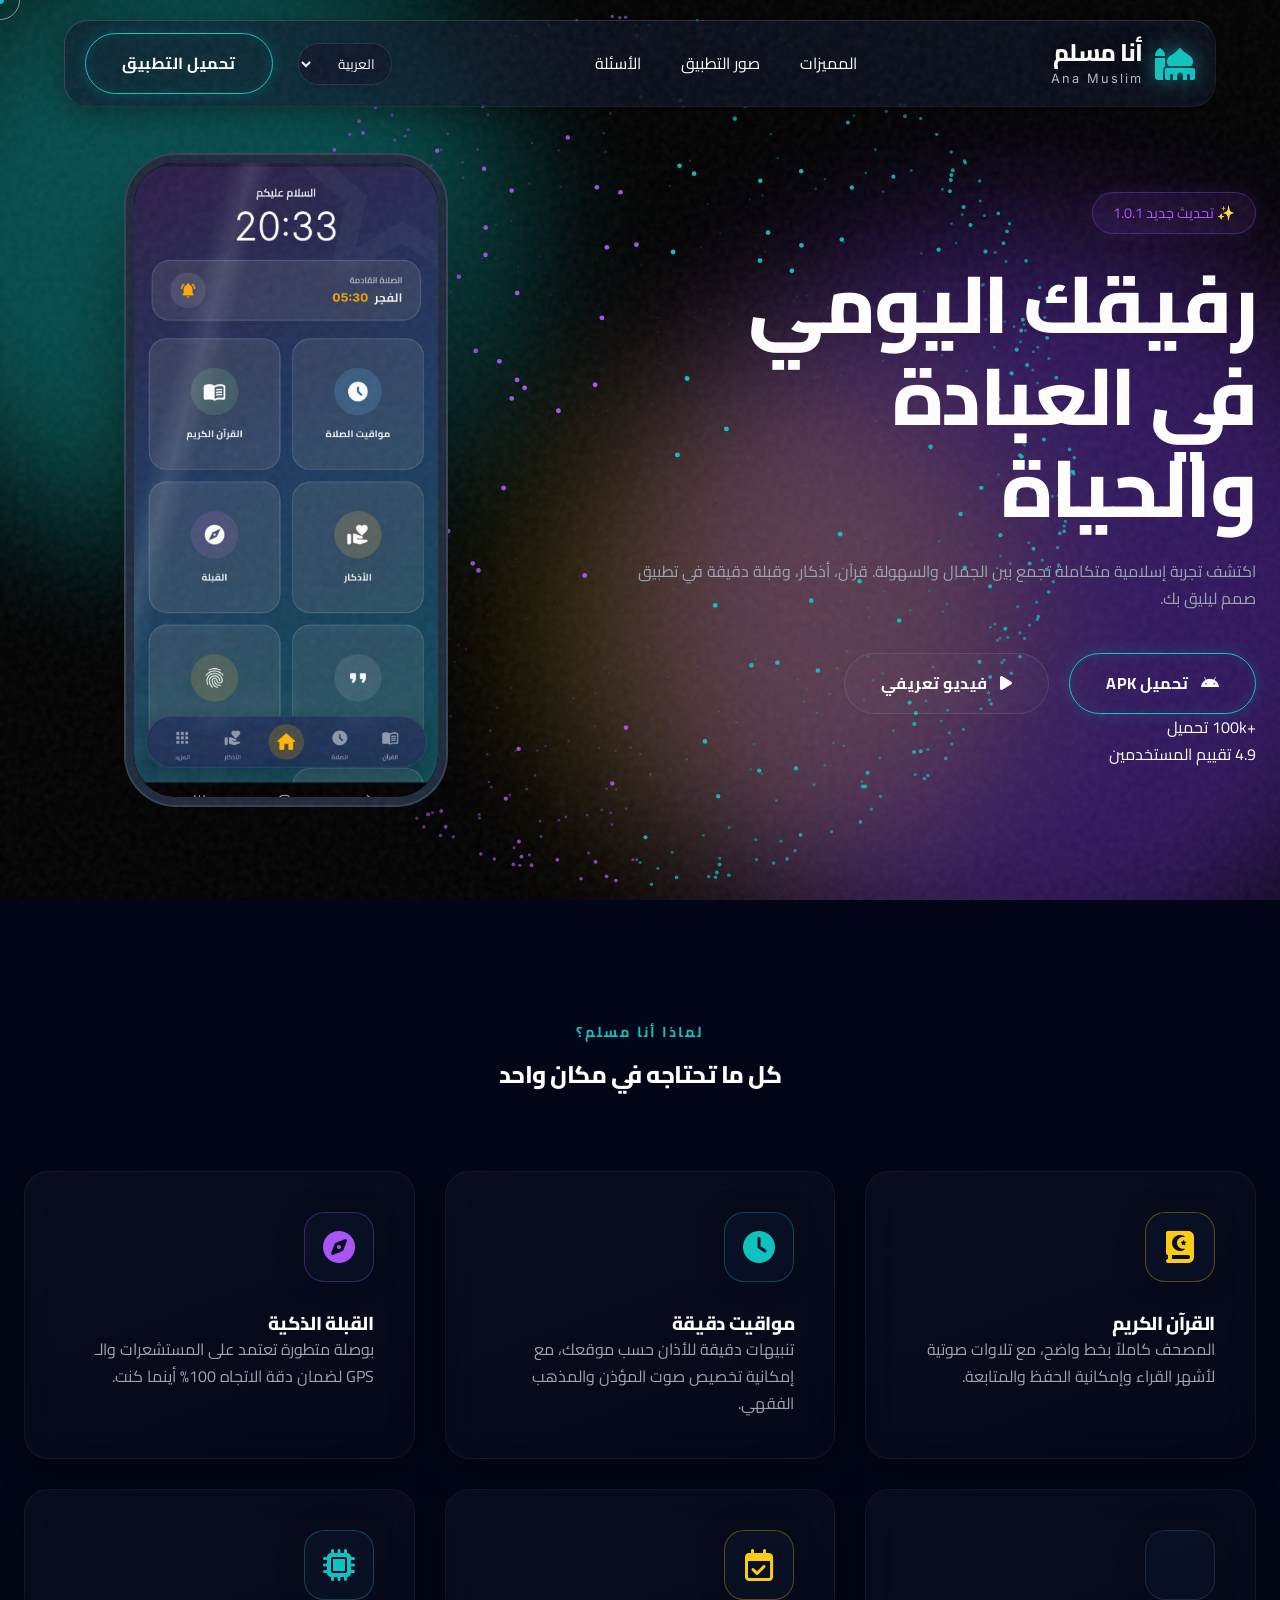
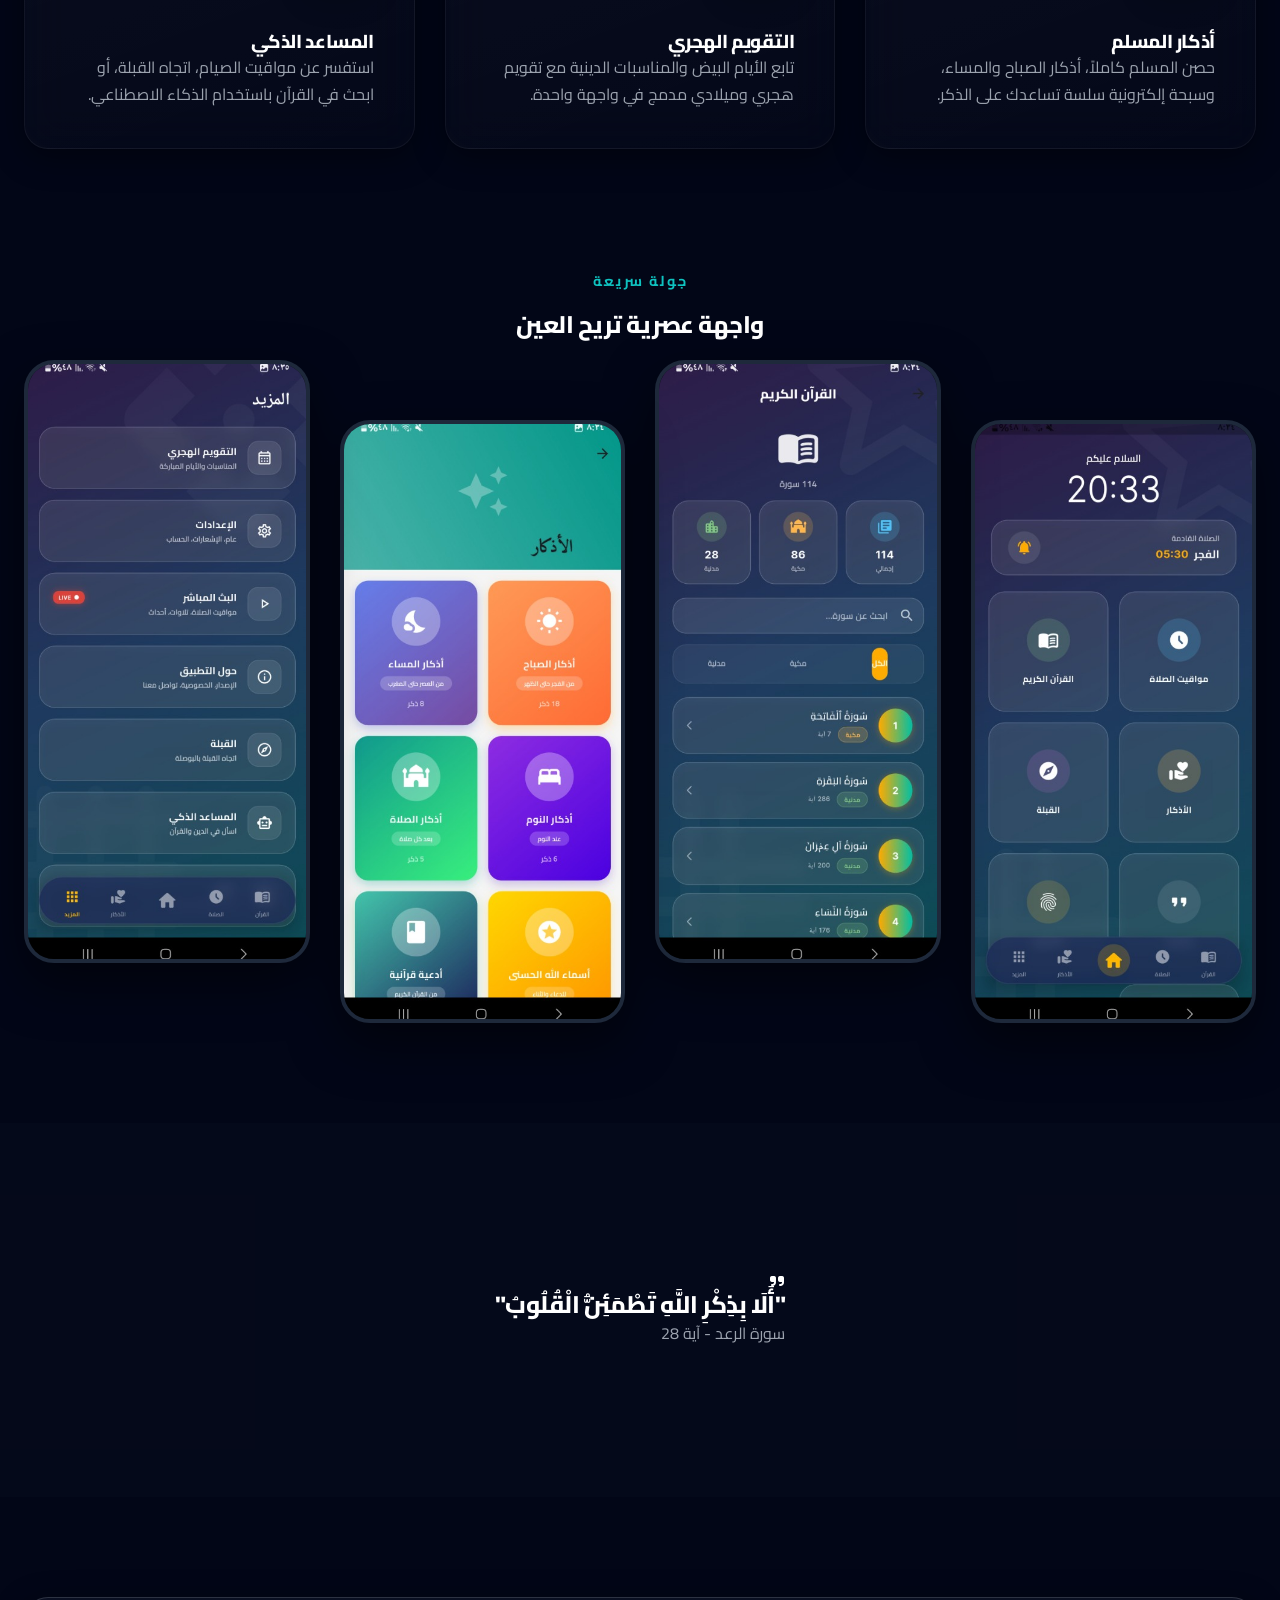
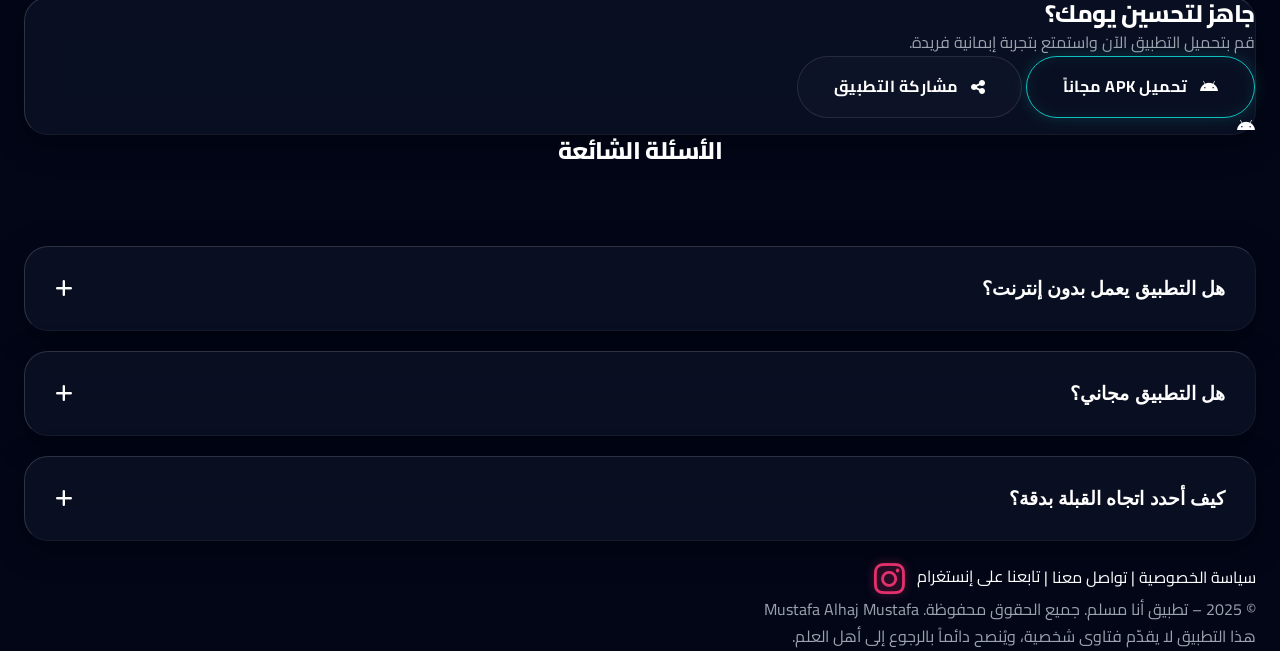
==== index.html @ 49d3ec34 "Add files via upload" ====
<html lang="ar" dir="rtl">

<head>
    <meta charset="UTF-8">
    <meta name="viewport" content="width=device-width, initial-scale=1.0">
    <meta http-equiv="X-UA-Compatible" content="ie=edge">
    <meta name="google-site-verification" content="lcUD7C61SsKioWIORIvfq9VLqn5dO6b5n-SoDGcxxmI" />


    <!-- Primary Meta Tags -->
    <title>أنا مسلم | تطبيق الأذان، القرآن، والأذكار الشامل - Ana Muslim App</title>
    <meta name="title" content="أنا مسلم | تطبيق الأذان، القرآن، والأذكار الشامل - Ana Muslim App">
    <meta name="description"
        content="تطبيق أنا مسلم (Ana Muslim) - رفيقك الشامل: قرآن كريم، مواقيت الصلاة، أذكار الصباح والمساء، اتجاه القبلة، والسبحة الإلكترونية. تصميم عصري وتجربة خالية من الإعلانات. حمّله الآن مجاناً.">
    <meta name="keywords"
        content="تطبيق أنا مسلم, Ana Muslim, القرآن الكريم, قراءة القرآن بدون نت, استماع القرآن, مواقيت الصلاة, أذكار الصباح, أذكار المساء, حصن المسلم, اتجاه القبلة, بوصلة القبلة, الأذان, التقويم الهجري, إمساكية رمضان 2025, تطبيق إسلامي, سبحة إلكترونية, أسماء الله الحسنى, Muslim App, Quran App, Prayer Times, Azkar, Qibla Finder, Salah time, Adhan">
    <meta name="robots" content="index, follow">
    <meta name="language" content="Arabic">
    <meta name="author" content="Ana Muslim Team">
    <meta name="google-site-verification" content="lcUD7C61SsKioWIORIvfq9VLqn5dO6b5n-SoDGcxxmI" />
    <link rel="canonical" href="https://anamuslim.eu/"> <!-- Change to actual domain -->

    <!-- Open Graph / Facebook -->
    <meta property="og:type" content="website">
    <meta property="og:url" content="https://anamuslim.eu/">
    <meta property="og:title" content="أنا مسلم | رفيقك اليومي في العبادة">
    <meta property="og:description"
        content="أفضل تطبيق إسلامي شامل: قرآن كريم، أذكار، ومواقيت الصلاة بدقة عالية. تجربة روحانية بتصميم عالمي.">
    <meta property="og:image" content="https://anamuslim.eu/assets/social_image.png">
    <meta property="og:site_name" content="Ana Muslim">
    <meta property="og:locale" content="ar_AR">

    <!-- Twitter -->
    <meta property="twitter:card" content="summary_large_image">
    <meta property="twitter:url" content="https://anamuslim.eu/">
    <meta property="twitter:title" content="أنا مسلم | رفيقك اليومي في العبادة">
    <meta property="twitter:description"
        content="أفضل تطبيق إسلامي شامل: قرآن كريم، أذكار، ومواقيت الصلاة بدقة عالية. تجربة روحانية بتصميم عالمي.">
    <meta property="twitter:image" content="https://anamuslim.eu/assets/social_image.png">

    <!-- Favicon -->
    <link rel="icon" type="image/jpeg" href="assets/icon.jpg">
    <link rel="apple-touch-icon" href="assets/icon.jpg">

    <!-- Fonts -->
    <link rel="preconnect" href="https://fonts.googleapis.com">
    <link rel="preconnect" href="https://fonts.gstatic.com" crossorigin>
    <link
        href="https://fonts.googleapis.com/css2?family=Cairo:wght@300;400;600;700;900&family=Inter:wght@300;400;600&display=swap"
        rel="stylesheet">

    <!-- Icons -->
    <link rel="stylesheet" href="https://cdnjs.cloudflare.com/ajax/libs/font-awesome/6.4.0/css/all.min.css">

    <!-- Styles -->
    <link rel="stylesheet" href="style.css">

    <!-- Schema.org JSON-LD -->
    <script type="application/ld+json">
    {
      "@context": "https://schema.org",
      "@graph": [
        {
          "@type": "SoftwareApplication",
          "name": "Ana Muslim",
          "alternateName": "أنا مسلم",
          "operatingSystem": "Android",
          "applicationCategory": "LifestyleApplication",
          "offers": {
            "@type": "Offer",
            "price": "0",
            "priceCurrency": "USD"
          },
          "description": "تطبيق إسلامي شامل يحتوي على القرآن الكريم، مواقيت الصلاة، القبلة، والأذكار.",
          "aggregateRating": {
            "@type": "AggregateRating",
            "ratingValue": "4.9",
            "ratingCount": "1250"
          },
          "author": {
              "@type": "Organization",
              "name": "Ana Muslim Team"
          }
        },
        {
          "@type": "FAQPage",
          "mainEntity": [
            {
              "@type": "Question",
              "name": "هل التطبيق يعمل بدون إنترنت؟",
              "acceptedAnswer": {
                "@type": "Answer",
                "text": "نعم، معظم الميزات الأساسية مثل قراءة القرآن، الأذكار، والمسبحة تعمل بكفاءة تامة دون الحاجة لاتصال بالإنترنت."
              }
            },
            {
              "@type": "Question",
              "name": "هل التطبيق مجاني؟",
              "acceptedAnswer": {
                "@type": "Answer",
                "text": "التطبيق مجاني 100% لوجه الله تعالى، ولا يحتوي على أي إعلانات مزعجة تعكر صفو العبادة."
              }
            },
            {
              "@type": "Question",
              "name": "كيف أحدد اتجاه القبلة بدقة؟",
              "acceptedAnswer": {
                "@type": "Answer",
                "text": "تأكد من تفعيل خدمة الموقع (GPS) في هاتفك، ثم قم بمعايرة البوصلة بتحريك الهاتف على شكل رقم 8 للحصول على أدق نتيجة."
              }
            }
          ]
        }
      ]
    }
    </script>
</head>

<body>

    <!-- Film Grain Texture -->
    <div class="grain-overlay"></div>

    <!-- Custom Cursor -->
    <div class="cursor-dot" data-cursor-dot></div>
    <div class="cursor-outline" data-cursor-outline></div>

    <!-- Preloader -->
    <div id="preloader">
        <div class="loader-content">
            <div class="loader-icon"><i class="fas fa-mosque"></i></div>
            <div class="loader-bar">
                <div class="progress"></div>
            </div>
            <p style="margin-top:10px; opacity:0.7; font-size:0.9rem;">جاري تحميل التجربة الكاملة...</p>
        </div>
    </div>

    <!-- Aurora Background -->
    <div class="aurora-container">
        <div class="aurora-blob blob-1"></div>
        <div class="aurora-blob blob-2"></div>
        <div class="aurora-blob blob-3"></div>
    </div>

    <!-- Interactive Canvas Background -->
    <canvas id="bg-canvas"></canvas>

    <!-- Header / Navbar -->
    <header class="header glass initial-hidden">
        <div class="container navbar">
            <div class="logo">
                <div class="logo-icon"><i class="fas fa-mosque"></i></div>
                <div class="logo-text">
                    <h1 data-i18n="app_name">أنا مسلم</h1>
                    <span data-i18n="app_subtitle">Ana Muslim</span>
                </div>
            </div>

            <!-- Desktop Nav -->
            <nav class="nav-links desktop-nav">
                <a href="#features" data-i18n="nav_features">المميزات</a>
                <a href="#screenshots" data-i18n="nav_screenshots">صور التطبيق</a>
                <a href="#faq" data-i18n="nav_faq">الأسئلة</a>
            </nav>

            <div class="nav-actions">
                <div class="lang-switch-wrapper">
                    <select id="language-selector" class="lang-select">
                        <option value="ar">العربية</option>
                        <option value="en">English</option>
                        <option value="fr">Français</option>
                    </select>
                </div>
                <a href="#download" class="btn btn-primary btn-sm glow-effect desktop-only"
                    data-i18n="nav_download">تحميل التطبيق</a>

                <!-- Mobile Menu Button -->
                <button class="mobile-menu-btn" aria-label="Toggle Menu">
                    <i class="fas fa-bars"></i>
                </button>
            </div>
        </div>

        <!-- Mobile Menu Overlay -->
        <div class="mobile-menu">
            <div class="mobile-menu-header">
                <div class="logo">
                    <div class="logo-icon"><i class="fas fa-mosque"></i></div>
                    <span class="mobile-logo-text">أنا مسلم</span>
                </div>
                <button class="close-menu-btn"><i class="fas fa-times"></i></button>
            </div>
            <nav class="mobile-nav-links">
                <a href="#features" data-i18n="nav_features">المميزات</a>
                <a href="#screenshots" data-i18n="nav_screenshots">صور التطبيق</a>
                <a href="#faq" data-i18n="nav_faq">الأسئلة</a>
                <a href="#download" class="btn btn-primary btn-sm glow-effect mobile-download-btn"
                    data-i18n="nav_download">تحميل التطبيق</a>
            </nav>
        </div>
    </header>

    <!-- Hero Section -->
    <section class="hero" id="hero">
        <div class="container hero-container">
            <div class="hero-content reveal-text">
                <span class="badge fade-in-up" data-i18n="hero_badge">✨ تحديث جديد 1.0.1</span>
                <h1 class="hero-title fade-in-up delay-100" data-i18n="hero_title">رفيقك اليومي <br> <span
                        class="gradient-text">في العبادة
                        والحياة</span></h1>
                <p class="hero-desc fade-in-up delay-200" data-i18n="hero_desc">اكتشف تجربة إسلامية متكاملة تجمع بين
                    الجمال والسهولة. قرآن،
                    أذكار، وقبلة دقيقة في تطبيق صمم ليليق بك.</p>
                <div class="hero-buttons fade-in-up delay-300">
                    <a href="https://com-alhajmustafaana-anamuslim.ar.uptodown.com/android"
                        class="btn btn-primary btn-lg glow-effect">
                        <i class="fab fa-android"></i> <span data-i18n="btn_download_apk">تحميل APK</span>
                    </a>
                    <a href="#features" class="btn btn-outline btn-lg"><i class="fas fa-play"></i> <span
                            data-i18n="btn_video">فيديو تعريفي</span></a>
                </div>

                <div class="stats fade-in-up delay-400">
                    <div class="stat-item">
                        <span class="stat-num" data-i18n="stat_downloads_num">+100k</span>
                        <span class="stat-label" data-i18n="stat_downloads_label">تحميل</span>
                    </div>
                    <div class="divider"></div>
                    <div class="stat-item">
                        <span class="stat-num" data-i18n="stat_rating_num">4.9</span>
                        <span class="stat-label" data-i18n="stat_rating_label">تقييم المستخدمين</span>
                    </div>
                </div>
            </div>
            <div class="hero-image reveal-image">
                <div class="phone-mockup glass floating-anim">
                    <div class="screen-content">
                        <img src="assets/home.jpg"
                            alt="واجهة تطبيق أنا مسلم الرئيسية تعرض مواقيت الصلاة والوقت المتبقي للصلاة القادمة"
                            width="320" height="650" style="width:100%; height:100%; object-fit:cover;"
                            fetchpriority="high">
                        <!-- Glow behind phone -->
                        <div class="phone-glow"></div>
                    </div>
                </div>
            </div>
        </div>
    </section>

    <!-- Features Section -->
    <section class="features" id="features">
        <div class="container">
            <div class="section-header reveal">
                <span class="section-subtitle" data-i18n="features_subtitle">لماذا أنا مسلم؟</span>
                <h2 data-i18n="features_title">كل ما تحتاجه في مكان واحد</h2>
                <div class="line-shape"></div>
            </div>

            <div class="features-grid">
                <!-- Feature 1 -->
                <div class="feature-card glass reveal delay-100" data-tilt>
                    <div class="card-glow"></div>
                    <div class="icon-box gradient-1"><i class="fas fa-book-quran"></i></div>
                    <h3 data-i18n="feat_quran_title">القرآن الكريم</h3>
                    <p data-i18n="feat_quran_desc">المصحف كاملاً بخط واضح، مع تلاوات صوتية لأشهر القراء وإمكانية الحفظ
                        والمتابعة.</p>
                </div>

                <!-- Feature 2 -->
                <div class="feature-card glass reveal delay-200" data-tilt>
                    <div class="card-glow"></div>
                    <div class="icon-box gradient-2"><i class="fas fa-clock"></i></div>
                    <h3 data-i18n="feat_prayer_title">مواقيت دقيقة</h3>
                    <p data-i18n="feat_prayer_desc">تنبيهات دقيقة للأذان حسب موقعك، مع إمكانية تخصيص صوت المؤذن والمذهب
                        الفقهي.</p>
                </div>

                <!-- Feature 3 -->
                <div class="feature-card glass reveal delay-300" data-tilt>
                    <div class="card-glow"></div>
                    <div class="icon-box gradient-3"><i class="fas fa-compass"></i></div>
                    <h3 data-i18n="feat_qibla_title">القبلة الذكية</h3>
                    <p data-i18n="feat_qibla_desc">بوصلة متطورة تعتمد على المستشعرات والـ GPS لضمان دقة الاتجاه 100%
                        أينما كنت.</p>
                </div>

                <!-- Feature 4 -->
                <div class="feature-card glass reveal delay-100" data-tilt>
                    <div class="card-glow"></div>
                    <div class="icon-box gradient-4"><i class="fas fa-tasbih"></i></div>
                    <h3 data-i18n="feat_azkar_title">أذكار المسلم</h3>
                    <p data-i18n="feat_azkar_desc">حصن المسلم كاملاً، أذكار الصباح والمساء، وسبحة إلكترونية سلسة تساعدك
                        على الذكر.</p>
                </div>

                <!-- Feature 5 -->
                <div class="feature-card glass reveal delay-200" data-tilt>
                    <div class="card-glow"></div>
                    <div class="icon-box gradient-1"><i class="far fa-calendar-check"></i></div>
                    <h3 data-i18n="feat_calendar_title">التقويم الهجري</h3>
                    <p data-i18n="feat_calendar_desc">تابع الأيام البيض والمناسبات الدينية مع تقويم هجري وميلادي مدمج في
                        واجهة واحدة.</p>
                </div>

                <!-- Feature 6 -->
                <div class="feature-card glass reveal delay-300" data-tilt>
                    <div class="card-glow"></div>
                    <div class="icon-box gradient-2"><i class="fas fa-microchip"></i></div>
                    <h3 data-i18n="feat_ai_title">المساعد الذكي</h3>
                    <p data-i18n="feat_ai_desc">استفسر عن مواقيت الصيام، اتجاه القبلة، أو ابحث في القرآن باستخدام الذكاء
                        الاصطناعي.</p>
                </div>
            </div>
        </div>
    </section>

    <!-- Screenshots Section -->
    <section class="screenshots" id="screenshots">
        <div class="container">
            <div class="section-header reveal">
                <span class="section-subtitle" data-i18n="screenshots_subtitle">جولة سريعة</span>
                <h2 data-i18n="screenshots_title">واجهة عصرية تريح العين</h2>
            </div>
            <div class="screenshots-grid">
                <div class="screenshot-mobile-frame reveal delay-100">
                    <img src="assets/home.jpg" alt="واجهة تطبيق أنا مسلم الرئيسية - مواقيت الصلاة والقبلة"
                        class="screenshot-img" loading="lazy">
                </div>
                <div class="screenshot-mobile-frame reveal delay-200 transform-up">
                    <img src="assets/quran.jpg" alt="قراءة القرآن الكريم في تطبيق أنا مسلم بخط واضح"
                        class="screenshot-img" loading="lazy">
                </div>
                <div class="screenshot-mobile-frame reveal delay-300">
                    <img src="assets/adhkar.jpg" alt="أذكار الصباح والمساء وحصن المسلم" class="screenshot-img"
                        loading="lazy">
                </div>
                <div class="screenshot-mobile-frame reveal delay-400 transform-up">
                    <img src="assets/settings.jpg" alt="إعدادات تطبيق أنا مسلم - الوضع الليلي وتخصيص التنبيهات"
                        class="screenshot-img" loading="lazy">
                </div>
            </div>
        </div>
    </section>

    <!-- Parallax Quote Section (New) -->
    <section class="quote-section parallax">
        <div class="overlay"></div>
        <div class="container text-center reveal">
            <i class="fas fa-quote-right quote-icon"></i>
            <h2 class="quran-verse" data-i18n="quote_verse">"أَلَا بِذِكْرِ اللَّهِ تَطْمَئِنُّ الْقُلُوبُ"</h2>
            <p class="verse-ref" data-i18n="quote_ref">سورة الرعد - آية 28</p>
        </div>
    </section>

    <!-- Download Section -->
    <section class="download" id="download">
        <div class="container">
            <div class="download-card glass reveal">
                <div class="download-content">
                    <h2 data-i18n="download_title">جاهز لتحسين يومك؟</h2>
                    <p data-i18n="download_desc">قم بتحميل التطبيق الآن واستمتع بتجربة إبمانية فريدة.</p>
                    <div class="download-buttons">
                        <a href="https://com-alhajmustafaana-anamuslim.ar.uptodown.com/android"
                            class="btn btn-primary btn-lg glow-effect">
                            <i class="fab fa-android"></i> <span data-i18n="btn_download_free">تحميل APK مجاناً</span>
                        </a>
                        <a href="#" class="btn btn-outline btn-lg">
                            <i class="fas fa-share-alt"></i> <span data-i18n="btn_share">مشاركة التطبيق</span>
                        </a>
                    </div>
                </div>
                <div class="download-visual">
                    <i class="fab fa-android big-icon floating-anim"></i>
                </div>
            </div>
        </div>
    </section>

    <!-- FAQ Section -->
    <section class="faq" id="faq">
        <div class="container">
            <div class="section-header reveal">
                <h2 data-i18n="faq_title">الأسئلة الشائعة</h2>
            </div>
            <div class="accordion">
                <!-- FAQ Item 1 -->
                <div class="accordion-item glass reveal delay-100">
                    <button class="accordion-header">
                        <span data-i18n="faq_q1">هل التطبيق يعمل بدون إنترنت؟</span>
                        <span class="icon-wrapper"><i class="fas fa-plus"></i></span>
                    </button>
                    <div class="accordion-content">
                        <div class="content-inner" data-i18n="faq_a1">
                            نعم، معظم الميزات الأساسية مثل قراءة القرآن، الأذكار، والمسبحة تعمل بكفاءة تامة دون الحاجة
                            لاتصال بالإنترنت.
                        </div>
                    </div>
                </div>
                <!-- FAQ Item 2 -->
                <div class="accordion-item glass reveal delay-200">
                    <button class="accordion-header">
                        <span data-i18n="faq_q2">هل التطبيق مجاني؟</span>
                        <span class="icon-wrapper"><i class="fas fa-plus"></i></span>
                    </button>
                    <div class="accordion-content">
                        <div class="content-inner" data-i18n="faq_a2">
                            التطبيق مجاني 100% لوجه الله تعالى، ولا يحتوي على أي إعلانات مزعجة تعكر صفو العبادة.
                        </div>
                    </div>
                </div>
                <!-- FAQ Item 3 -->
                <div class="accordion-item glass reveal delay-300">
                    <button class="accordion-header">
                        <span data-i18n="faq_q3">كيف أحدد اتجاه القبلة بدقة؟</span>
                        <span class="icon-wrapper"><i class="fas fa-plus"></i></span>
                    </button>
                    <div class="accordion-content">
                        <div class="content-inner" data-i18n="faq_a3">
                            تأكد من تفعيل خدمة الموقع (GPS) في هاتفك، ثم قم بمعايرة البوصلة بتحريك الهاتف على شكل رقم 8
                            للحصول على أدق نتيجة.
                        </div>
                    </div>
                </div>
            </div>
        </div>
    </section>

    <!-- Footer -->
    <footer>
        <div class="container footer-content">
            <div class="footer-links">
                <a href="#" data-i18n="footer_privacy">سياسة الخصوصية</a>
                <span class="separator">|</span>
                <a href="mailto:contact@anamuslim.app" data-i18n="footer_contact">تواصل معنا</a>
                <span class="separator">|</span>
                <a href="https://www.instagram.com/mustafa.alhaj.mustafa/?igsh=bmE4dzZwbzE3ZXln" target="_blank"
                    rel="noopener noreferrer">
                    <span data-i18n="footer_instagram">تابعنا على إنستغرام</span> <i class="fab fa-instagram"></i>
                </a>
            </div>
            <p class="copyright" data-i18n="footer_copyright">© 2025 – تطبيق أنا مسلم. جميع الحقوق محفوظة. Mustafa Alhaj
                Mustafa</p>
            <p class="disclaimer" data-i18n="footer_disclaimer">هذا التطبيق لا يقدّم فتاوى شخصية، ويُنصح دائماً بالرجوع
                إلى أهل العلم.</p>
        </div>
    </footer>

    <!-- Script -->
    <script src="script.js"></script>
</body>

</html>
---- style.css ----
/* CSS Variables */
:root {
    --primary-color: #0FC2C0;
    --primary-light: #4fd1cf;
    --primary-glow: rgba(15, 194, 192, 0.6);
    --secondary-color: #A855F7;
    --secondary-glow: rgba(168, 85, 247, 0.6);
    --accent-gold: #FACC15;

    --text-white: #ffffff;
    --text-muted: #9ca3af;

    --bg-dark: #020617;
    /* Slate 950 essentially */
    --glass-bg: rgba(15, 23, 42, 0.6);
    /* Darker, more premium glass */
    --glass-border: 1px solid rgba(255, 255, 255, 0.08);
    --glass-highlight: rgba(255, 255, 255, 0.15);

    --font-heading: 'Cairo', sans-serif;
    --font-body: 'Cairo', sans-serif;

    --ease-elastic: cubic-bezier(0.68, -0.6, 0.32, 1.6);
    --ease-smooth: cubic-bezier(0.25, 0.46, 0.45, 0.94);
}

/* Scrollbar Customization */
::-webkit-scrollbar {
    width: 8px;
}

::-webkit-scrollbar-track {
    background: var(--bg-dark);
}

::-webkit-scrollbar-thumb {
    background: linear-gradient(var(--bg-dark), var(--primary-color));
    border-radius: 4px;
}

::-webkit-scrollbar-thumb:hover {
    background: var(--primary-light);
}

/* Global Reset & Base */
* {
    margin: 0;
    padding: 0;
    box-sizing: border-box;
    outline: none;
}

html {
    scroll-behavior: smooth;
    font-size: 16px;
    overflow-x: hidden;
}

body {
    font-family: var(--font-body);
    background-color: var(--bg-dark);
    color: var(--text-white);
    line-height: 1.7;
    overflow-x: hidden;
    position: relative;
    min-height: 100vh;
    cursor: none;
    /* Hide default cursor */
}

/* Restoring cursor on mobile/touch devices is crucial for UX */
@media (hover: none) and (pointer: coarse) {
    body {
        cursor: auto;
    }

    .cursor-dot,
    .cursor-outline {
        display: none;
    }
}

/* --- Cinema Grade Film Grain --- */
.grain-overlay {
    position: fixed;
    top: 0;
    left: 0;
    width: 100%;
    height: 100%;
    z-index: 9998;
    pointer-events: none;
    opacity: 0.07;
    background-image: url("data:image/svg+xml,%3Csvg viewBox='0 0 200 200' xmlns='http://www.w3.org/2000/svg'%3E%3Cfilter id='noiseFilter'%3E%3CfeTurbulence type='fractalNoise' baseFrequency='0.65' numOctaves='3' stitchTiles='stitch'/%3E%3C/filter%3E%3Crect width='100%25' height='100%25' filter='url(%23noiseFilter)' opacity='1'/%3E%3C/svg%3E");
}

/* Optimize Grain for Mobile */
@media (max-width: 768px) {
    .grain-overlay {
        display: none;
        /* Significant performance boost for mobile */
    }
}

/* --- Executive Custom Cursor --- */
.cursor-dot,
.cursor-outline {
    position: fixed;
    top: 0;
    left: 0;
    transform: translate(-50%, -50%);
    border-radius: 50%;
    z-index: 9999;
    pointer-events: none;
}

.cursor-dot {
    width: 8px;
    height: 8px;
    background-color: var(--primary-color);
}

.cursor-outline {
    width: 40px;
    height: 40px;
    border: 1px solid rgba(255, 255, 255, 0.5);
    transition: width 0.2s, height 0.2s, background-color 0.2s;
}

body:hover .cursor-outline {
    opacity: 1;
}

/* Liquid Metal Text Effect */
.liquid-text {
    background-image: linear-gradient(-225deg,
            #fff 0%,
            #4fd1cf 29%,
            #facc15 67%,
            #fff 100%);
    background-size: 200% auto;
    background-clip: text;
    -webkit-background-clip: text;
    -webkit-text-fill-color: transparent;
    animation: shine 3s linear infinite;
    display: inline-block;
    font-weight: 900;
}

/* Preloader */
#preloader {
    position: fixed;
    top: 0;
    left: 0;
    width: 100%;
    height: 100%;
    background: var(--bg-dark);
    z-index: 9999;
    display: flex;
    justify-content: center;
    align-items: center;
    transition: opacity 0.5s ease, visibility 0.5s ease;
}

.loader-content {
    text-align: center;
}

.loader-icon {
    font-size: 3rem;
    color: var(--primary-color);
    margin-bottom: 20px;
    animation: pulseGlow 1.5s infinite alternate;
}

.loader-bar {
    width: 200px;
    height: 4px;
    background: rgba(255, 255, 255, 0.1);
    border-radius: 2px;
    overflow: hidden;
    position: relative;
}

.progress {
    width: 0%;
    height: 100%;
    background: var(--primary-color);
    box-shadow: 0 0 10px var(--primary-color);
    animation: loadBar 2s ease-in-out forwards;
}

@keyframes loadBar {
    0% {
        width: 0;
    }

    100% {
        width: 100%;
    }
}

@keyframes pulseGlow {
    from {
        filter: drop-shadow(0 0 5px var(--primary-color));
        transform: scale(1);
    }

    to {
        filter: drop-shadow(0 0 20px var(--primary-color));
        transform: scale(1.1);
    }
}

/* Interactive Canvas */
#bg-canvas {
    position: fixed;
    top: 0;
    left: 0;
    width: 100%;
    height: 100%;
    z-index: -1;
}

/* Typography & Utilities */
h1,
h2,
h3 {
    font-family: var(--font-heading);
    font-weight: 800;
    line-height: 1.3;
    letter-spacing: -0.02em;
}

p {
    color: var(--text-muted);
}

a {
    text-decoration: none;
    color: inherit;
    transition: all 0.3s ease;
}

.container {
    max-width: 1280px;
    margin: 0 auto;
    padding: 0 24px;
    position: relative;
}

.gradient-text {
    background: linear-gradient(135deg, var(--primary-light) 0%, #fff 50%, var(--secondary-color) 100%);
    background-clip: text;
    /* Standard property */
    -webkit-background-clip: text;
    -webkit-text-fill-color: transparent;
    display: inline-block;
    background-size: 200% auto;
    animation: shine 5s linear infinite;
}

@keyframes shine {
    to {
        background-position: 200% center;
    }
}

/* Enhanced Glassmorphism */
.glass {
    background: var(--glass-bg);
    backdrop-filter: blur(20px);
    -webkit-backdrop-filter: blur(20px);
    border: 1px solid rgba(255, 255, 255, 0.05);
    border-top: 1px solid var(--glass-highlight);
    border-left: 1px solid var(--glass-highlight);
    box-shadow: 0 8px 32px 0 rgba(0, 0, 0, 0.4);
    border-radius: 24px;
    transition: transform 0.3s var(--ease-smooth), box-shadow 0.3s var(--ease-smooth);
}

.glass:hover {
    box-shadow: 0 15px 40px -5px rgba(15, 194, 192, 0.15);
}

/* Buttons with Neon Effect */
.btn {
    display: inline-flex;
    align-items: center;
    gap: 12px;
    padding: 16px 36px;
    border-radius: 50px;
    font-weight: 700;
    cursor: pointer;
    transition: all 0.3s var(--ease-elastic);
    position: relative;
    overflow: hidden;
    z-index: 1;
    font-size: 1rem;
    letter-spacing: 0.5px;
}

.btn-primary {
    background: transparent;
    color: #fff;
    border: 1px solid var(--primary-color);
    box-shadow: 0 0 15px rgba(15, 194, 192, 0.2), inset 0 0 15px rgba(15, 194, 192, 0.1);
}

.btn-primary::before {
    content: '';
    position: absolute;
    top: 0;
    left: 0;
    width: 0%;
    height: 100%;
    background: var(--primary-color);
    transition: all 0.4s ease;
    z-index: -1;
}

.btn-primary:hover::before {
    width: 100%;
}

.btn-primary:hover {
    color: #000;
    box-shadow: 0 0 40px var(--primary-glow);
    transform: translateY(-3px);
    border-color: var(--primary-light);
}

.btn-outline {
    background: rgba(255, 255, 255, 0.02);
    border: 1px solid rgba(255, 255, 255, 0.1);
    color: var(--text-white);
}

.btn-outline:hover {
    background: rgba(255, 255, 255, 0.08);
    border-color: #fff;
    transform: translateY(-3px);
}

/* Navbar */
.header {
    position: fixed;
    top: 20px;
    left: 20px;
    right: 20px;
    z-index: 100;
    transition: all 0.4s var(--ease-smooth);
    max-width: 1300px;
    margin: 0 auto;
}

.header.scrolled {
    background: rgba(2, 6, 23, 0.85);
    /* Darker on scroll */
    top: 10px;
    backdrop-filter: blur(25px);
    -webkit-backdrop-filter: blur(25px);
    box-shadow: 0 10px 50px rgba(0, 0, 0, 0.5);
    border: 1px solid rgba(255, 255, 255, 0.05);
}

.navbar {
    display: flex;
    justify-content: space-between;
    align-items: center;
    padding: 12px 20px;
}

.logo {
    display: flex;
    gap: 12px;
    align-items: center;
}

.logo-icon {
    font-size: 2rem;
    color: var(--primary-color);
    filter: drop-shadow(0 0 10px var(--primary-glow));
}

.logo-text h1 {
    margin: 0;
    font-size: 1.5rem;
    text-shadow: 0 0 20px rgba(0, 0, 0, 0.5);
}

.logo-text span {
    font-size: 0.8rem;
    font-family: 'Inter', sans-serif;
    opacity: 0.7;
    letter-spacing: 2px;
}

/* Navbar Enhancements */
.nav-actions {
    display: flex;
    gap: 15px;
    align-items: center;
}

.mobile-menu-btn {
    display: none;
    background: transparent;
    border: none;
    color: #fff;
    font-size: 1.5rem;
    cursor: pointer;
    z-index: 102;
    padding: 5px;
}

.mobile-menu {
    position: fixed;
    top: 0;
    left: 0;
    width: 100%;
    height: 100vh;
    background: rgba(2, 6, 23, 0.98);
    backdrop-filter: blur(20px);
    z-index: 101;
    display: flex;
    flex-direction: column;
    padding: 20px;
    transform: translateY(-100%);
    transition: transform 0.4s cubic-bezier(0.16, 1, 0.3, 1);
    visibility: hidden;
}

.mobile-menu.active {
    transform: translateY(0);
    visibility: visible;
}

.mobile-menu-header {
    display: flex;
    justify-content: space-between;
    align-items: center;
    margin-bottom: 40px;
}

.close-menu-btn {
    background: transparent;
    border: none;
    color: #fff;
    font-size: 1.8rem;
    cursor: pointer;
}

.mobile-logo-text {
    font-family: var(--font-heading);
    font-weight: 800;
    font-size: 1.5rem;
    color: #fff;
}

.mobile-nav-links {
    display: flex;
    flex-direction: column;
    gap: 25px;
    align-items: center;
    width: 100%;
}

.mobile-nav-links a {
    font-size: 1.3rem;
    font-weight: 600;
}

.desktop-only {
    display: none;
}

@media(min-width: 992px) {
    .nav-links.desktop-nav {
        display: flex;
        gap: 40px;
    }

    .desktop-only {
        display: inline-flex;
    }

    .mobile-menu-btn {
        display: none;
    }
}

@media(max-width: 991px) {
    .nav-links.desktop-nav {
        display: none;
    }

    .mobile-menu-btn {
        display: block;
    }
}

/* Hero Section */
.hero {
    min-height: 100vh;
    display: flex;
    align-items: center;
    padding: 140px 0 80px;
    position: relative;
    overflow: visible;
}

.hero-container {
    display: grid;
    grid-template-columns: 1fr;
    gap: 40px;
    align-items: center;
    position: relative;
    z-index: 2;
}

/* Desktop: 2 Columns */
@media (min-width: 992px) {
    .hero-container {
        grid-template-columns: 1fr 1fr;
        gap: 80px;
        text-align: right;
        /* Adjust for RTL */
    }

    .hero-content {
        text-align: right;
        /* RTL Alignment */
    }

    html[dir="ltr"] .hero-content {
        text-align: left;
    }

    .hero-buttons {
        align-items: flex-start;
        flex-direction: row;
    }
}

/* Mobile: Center text */
@media (max-width: 991px) {
    .hero-title {
        font-size: 2.5rem;
    }

    .hero-content {
        text-align: center;
        order: 1;
    }

    .hero-image {
        order: 2;
        margin-top: 20px;
    }

    .phone-mockup {
        width: 280px;
        height: 580px;
    }
}

.hero-content {
    text-align: center;
}

.badge {
    background: rgba(168, 85, 247, 0.1);
    border: 1px solid rgba(168, 85, 247, 0.3);
    padding: 8px 20px;
    border-radius: 30px;
    font-size: 0.9rem;
    color: var(--secondary-color);
    display: inline-flex;
    align-items: center;
    gap: 8px;
    margin-bottom: 24px;
    box-shadow: 0 0 20px rgba(168, 85, 247, 0.1);
}

.hero-title {
    font-size: 3.5rem;
    margin-bottom: 24px;
    line-height: 1.15;
}

.hero-buttons {
    display: flex;
    flex-direction: column;
    gap: 20px;
    margin-top: 40px;
    justify-content: center;
}

/* 3D Phone with Floating Elements */
.hero-image {
    perspective: 1500px;
    display: flex;
    justify-content: center;
    position: relative;
}

.phone-wrapper {
    position: relative;
    z-index: 10;
    transform-style: preserve-3d;
    animation: floatHero 8s ease-in-out infinite;
    will-change: transform;
    /* Hint to browser to promote to layer */
}

@keyframes floatHero {

    0%,
    100% {
        transform: translateY(0) rotateY(-5deg);
    }

    50% {
        transform: translateY(-30px) rotateY(5deg);
    }
}

.phone-mockup {
    width: 320px;
    height: 650px;
    background: #000;
    border-radius: 50px;
    border: 8px solid #1e293b;
    position: relative;
    box-shadow: 0 0 0 2px #334155, 0 50px 100px -20px rgba(0, 0, 0, 0.8);
    overflow: hidden;
}

.screen-content {
    background: linear-gradient(180deg, #0f172a 0%, #1e293b 100%);
    height: 100%;
    width: 100%;
    border-radius: 42px;
    position: relative;
    overflow: hidden;
}

/* --- Aurora Background (The Billion-Timer) --- */
.aurora-container {
    position: fixed;
    top: 0;
    left: 0;
    width: 100%;
    height: 100vh;
    z-index: -2;
    overflow: hidden;
    background: #000;
}

.aurora-blob {
    position: absolute;
    filter: blur(80px);
    opacity: 0.4;
    border-radius: 50%;
    animation: drift 20s infinite alternate;
}

.blob-1 {
    top: -10%;
    left: -10%;
    width: 50vw;
    height: 50vw;
    background: #0fc2c0;
    animation-delay: 0s;
}

.blob-2 {
    bottom: -10%;
    right: -10%;
    width: 60vw;
    height: 60vw;
    background: #7c3aed;
    animation-delay: -5s;
}

.blob-3 {
    top: 40%;
    left: 40%;
    width: 40vw;
    height: 40vw;
    background: #facc15;
    opacity: 0.2;
    animation-delay: -10s;
}

@keyframes drift {
    0% {
        transform: translate(0, 0) scale(1);
    }

    100% {
        transform: translate(50px, -50px) scale(1.1);
    }
}

/* --- Holographic / Prismatic Effects --- */
.holo-card {
    position: relative;
    z-index: 1;
    overflow: hidden;
    border: 1px solid rgba(255, 255, 255, 0.1);
    background: rgba(20, 30, 50, 0.4);
    /* Semi-transparent dark */
}

/* The iridescent border sheen */
.holo-card::after {
    content: "";
    position: absolute;
    top: 0;
    left: -100%;
    width: 50%;
    height: 100%;
    background: linear-gradient(90deg,
            transparent,
            rgba(255, 255, 255, 0.2),
            rgba(15, 194, 192, 0.3),
            rgba(168, 85, 247, 0.3),
            rgba(255, 255, 255, 0.2),
            transparent);
    transform: skewX(-25deg);
    transition: 0.5s;
    pointer-events: none;
    z-index: 10;
}

.holo-card:hover::after {
    left: 150%;
    transition: 0.7s ease-in-out;
}

/* --- Magnetic Button Wrapper --- */
.magnetic-wrap {
    display: inline-block;
    position: relative;
    z-index: 5;
}

.magnetic-area {
    position: absolute;
    top: -20px;
    left: -20px;
    right: -20px;
    bottom: -20px;
    z-index: 10;
    /* Debug: background: rgba(255,0,0,0.1); */
}

/* --- Text Glitch / Scramble Effect Styling --- */
.scramble-text {
    font-family: monospace;
    /* Tech feel during scramble */
    color: var(--primary-color);
}

.hero-title .scramble-text {
    font-family: var(--font-heading);
    /* Revert after done */
}

/* --- Hyper-Realistic Phone Reflections --- */
.phone-mockup::before {
    content: '';
    position: absolute;
    top: 0;
    left: 0;
    right: 0;
    bottom: 0;
    background: linear-gradient(105deg, rgba(255, 255, 255, 0) 20%, rgba(255, 255, 255, 0.1) 25%, rgba(255, 255, 255, 0) 30%);
    z-index: 20;
    pointer-events: none;
    border-radius: 45px;
}

/* Internal Phone UI */
.app-header {
    display: flex;
    justify-content: space-between;
    padding: 20px;
    color: #fff;
    font-size: 0.8rem;
}

.app-hero-card {
    margin: 10px 20px;
    padding: 25px;
    background: linear-gradient(135deg, var(--primary-color), var(--secondary-color));
    border-radius: 25px;
    height: 160px;
    display: flex;
    flex-direction: column;
    justify-content: space-between;
    color: #fff;
    box-shadow: 0 10px 30px rgba(168, 85, 247, 0.4);
}

.app-grid {
    display: grid;
    grid-template-columns: 1fr 1fr;
    gap: 15px;
    padding: 0 20px;
    margin-top: 20px;
}

.app-item {
    background: rgba(255, 255, 255, 0.05);
    border-radius: 20px;
    height: 100px;
    display: flex;
    flex-direction: column;
    align-items: center;
    justify-content: center;
    gap: 10px;
    font-size: 0.8rem;
    color: #cbd5e1;
    border: 1px solid rgba(255, 255, 255, 0.05);
}

.app-item i {
    font-size: 1.5rem;
    color: var(--primary-color);
}

/* Floating Elements around phone */
.float-el {
    position: absolute;
    background: var(--glass-bg);
    backdrop-filter: blur(10px);
    border: 1px solid rgba(255, 255, 255, 0.1);
    padding: 15px 25px;
    border-radius: 15px;
    color: #fff;
    font-weight: bold;
    display: flex;
    align-items: center;
    gap: 10px;
    box-shadow: 0 10px 30px rgba(0, 0, 0, 0.3);
    animation: floatEl 6s ease-in-out infinite alternate;
}

.float-1 {
    top: 10%;
    right: -60px;
    animation-delay: 1s;
}

.float-2 {
    bottom: 20%;
    left: -60px;
    animation-delay: -2s;
    background: rgba(15, 194, 192, 0.1);
    border-color: var(--primary-color);
}

@keyframes floatEl {
    0% {
        transform: translateY(0);
    }

    100% {
        transform: translateY(-20px);
    }
}

/* Floating Icons in 3D Space */
.float-el {
    box-shadow: 0 15px 35px rgba(0, 0, 0, 0.5);
    border: 1px solid rgba(255, 255, 255, 0.15);
    background: rgba(15, 23, 42, 0.8);
}

.icon-box {
    width: 70px;
    height: 70px;
    border-radius: 20px;
    display: flex;
    align-items: center;
    justify-content: center;
    font-size: 2rem;
    margin-bottom: 30px;
    background: rgba(15, 23, 42, 0.5);
    border: 1px solid rgba(255, 255, 255, 0.1);
    box-shadow: 0 0 30px rgba(0, 0, 0, 0.2);
    position: relative;
    z-index: 1;
}

.gradient-1 {
    color: #facc15;
    border-color: rgba(250, 204, 21, 0.3);
}

.gradient-2 {
    color: #0fc2c0;
    border-color: rgba(15, 194, 192, 0.3);
}

.gradient-3 {
    color: #a855f7;
    border-color: rgba(168, 85, 247, 0.3);
}

/* FAQ Accordion */
.accordion-item {
    overflow: hidden;
    margin-bottom: 20px;
}

.accordion-header {
    width: 100%;
    padding: 30px;
    background: transparent;
    color: #fff;
    border: none;
    display: flex;
    justify-content: space-between;
    align-items: center;
    font-size: 1.2rem;
    cursor: pointer;
    font-weight: 700;
}

.accordion-content {
    max-height: 0;
    opacity: 0;
    /* Hidden state */
    transition: max-height 0.5s var(--ease-smooth), opacity 0.5s var(--ease-smooth);
    background: rgba(0, 0, 0, 0.3);
}

.content-inner {
    padding: 30px;
    line-height: 1.8;
    color: var(--text-muted);
}

/* Responsive */
@media(min-width: 992px) {
    .header {
        width: 90%;
    }

    .hero-container {
        grid-template-columns: 1.2fr 1fr;
        text-align: right;
    }

    .hero-content {
        text-align: right;
    }

    .hero-title {
        font-size: 5rem;
    }

    .hero-buttons {
        flex-direction: row;
        justify-content: flex-start;
    }
}

/* Animations */
.reveal {
    opacity: 0;
    transform: translateY(40px);
    transition: 1s var(--ease-smooth);
}

.reveal.active {
    opacity: 1;
    transform: translateY(0);
}

/* Force visibility on mobile to ensure content appears */
@media (max-width: 768px) {
    .reveal {
        opacity: 1 !important;
        transform: translateY(0) !important;
        transition: none !important;
    }
}

.delay-100 {
    transition-delay: 0.1s;
}

.delay-200 {
    transition-delay: 0.2s;
}

.delay-300 {
    transition-delay: 0.3s;
}

/* Quote Section */
.quote-section {
    padding: 150px 0;
    margin: 100px 0;
    position: relative;
    background-attachment: fixed;
    background-position: center;
    background-repeat: no-repeat;
    background-size: cover;
    display: flex;
    align-items: center;
    justify-content: center;
    background-image: url('assets/verse_bg.png');
    /* Overlay to ensure text readability */
    box-shadow: inset 0 0 0 2000px rgba(2, 6, 23, 0.7);
}

/* Placeholder for quote bg */
/* --- Restored & Enhanced Features Section --- */
.features {
    padding: 120px 0;
    position: relative;
    z-index: 2;
}

.section-header {
    text-align: center;
    margin-bottom: 80px;
    position: relative;
}

.section-subtitle {
    color: var(--primary-color);
    font-weight: 700;
    letter-spacing: 2px;
    text-transform: uppercase;
    font-size: 0.9rem;
    margin-bottom: 15px;
    display: inline-block;
}

.features-grid {
    display: grid;
    grid-template-columns: repeat(auto-fit, minmax(350px, 1fr));
    gap: 30px;
    position: relative;
}

.feature-card {
    padding: 40px;
    position: relative;
    overflow: hidden;
    background: linear-gradient(160deg, rgba(255, 255, 255, 0.03) 0%, rgba(255, 255, 255, 0.01) 100%);
    border: 1px solid rgba(255, 255, 255, 0.05);
    border-radius: 24px;
    transition: transform 0.3s ease, border-color 0.3s ease;
}

/* Mouse spotlight fallback */
.feature-card::before {
    content: '';
    position: absolute;
    top: 0;
    left: 0;
    width: 100%;
    height: 100%;
    background: radial-gradient(800px circle at var(--mouse-x) var(--mouse-y), rgba(255, 255, 255, 0.06), transparent 40%);
    z-index: 0;
    opacity: 0;
    transition: opacity 0.5s;
    pointer-events: none;
}

.feature-card:hover::before {
    opacity: 1;
}

.feature-card:hover {
    border-color: rgba(255, 255, 255, 0.2);
}

/* Ensure icon box stays on top of effects */
.feature-card .icon-box,
.feature-card h3,
.feature-card p {
    position: relative;
    z-index: 2;
}

/* --- Restored Screenshots Grid --- */
.screenshots-grid {
    display: grid;
    grid-template-columns: repeat(2, 1fr);
    gap: 30px;
    margin-top: 50px;
}

@media (max-width: 768px) {
    .screenshots-grid {
        grid-template-columns: 1fr;
        /* Single column on mobile for better visibility */
        gap: 40px;
    }
}

.screenshot-mobile-frame {
    background: #0b0f19;
    border: 4px solid #1e293b;
    border-radius: 30px;
    overflow: hidden;
    aspect-ratio: 9/19;
    position: relative;
    box-shadow: 0 20px 50px rgba(0, 0, 0, 0.5);
    transition: transform 0.6s var(--ease-elastic);
}

.screenshot-mobile-frame:hover {
    transform: scale(1.02) translateY(-10px);
    border-color: var(--primary-color);
    box-shadow: 0 30px 60px -10px rgba(15, 194, 192, 0.3);
}

.screenshot-img {
    width: 100%;
    height: 100%;
    object-fit: cover;
    display: block;
}

.img-placeholder {
    width: 100%;
    height: 100%;
    display: flex;
    align-items: center;
    justify-content: center;
    font-size: 1.5rem;
    font-weight: bold;
    color: #fff;
}

.bg-gradient-1 {
    background: linear-gradient(45deg, #1e293b, #0f172a);
}

.bg-gradient-2 {
    background: linear-gradient(45deg, #334155, #1e293b);
}

.bg-gradient-3 {
    background: linear-gradient(45deg, #475569, #334155);
}

.bg-gradient-4 {
    background: linear-gradient(45deg, #1e293b, #0f172a);
}

/* Start animations helpers */
.transform-up {
    margin-top: -60px;
}

@media(min-width: 992px) {
    .screenshots-grid {
        grid-template-columns: repeat(4, 1fr);
    }
}

/* Fix Hero Title Color for Scramble */
.hero-title {
    color: var(--text-white);
    min-height: 1.2em;
    /* Prevent jump during scramble start */
}

.quote-section {
    background-image: radial-gradient(#1e293b 1px, transparent 1px);
    background-size: 30px 30px;
    background-color: #0b1120;
}

/* Footer Instagram Icon */
.footer-links .fa-instagram {
    font-size: 2.2rem;
    /* Much larger */
    vertical-align: middle;
    margin-right: 8px;
    color: #E1306C;
    /* Insta Brand Color by default */
    filter: drop-shadow(0 0 5px rgba(225, 48, 108, 0.5));
    /* Glow for clarity */
    transition: transform 0.3s ease, filter 0.3s ease;
}

.footer-links a:hover .fa-instagram {
    transform: scale(1.1);
    filter: drop-shadow(0 0 10px rgba(225, 48, 108, 0.8));
}

/* --- Mobile Compatibility Fixes --- */
@media (max-width: 768px) {

    /* Prevent overlapping cards in screenshot grid */
    .transform-up {
        margin-top: 0 !important;
    }

    /* Adjust Hero Title size for small screens */
    .hero-title {
        font-size: 2.2rem !important;
        margin-bottom: 15px;
    }

    /* Resize Phone Mockup to fit screen */
    .phone-mockup {
        width: 280px !important;
        height: auto !important;
        aspect-ratio: 9/19;
        margin: 0 auto;
    }

    /* Reduce excessive padding */
    .hero {
        padding-top: 100px;
        padding-bottom: 40px;
    }

    .features,
    .screenshots,
    .quote-section,
    .download,
    .faq {
        padding: 60px 0;
    }

    .section-header {
        margin-bottom: 40px;
    }

    /* Fix container padding */
    .container {
        padding: 0 20px;
    }

    /* Reduce blob size/opacity on mobile to prevent distraction */
    .aurora-blob {
        opacity: 0.3;
        filter: blur(60px);
    }

    /* FAQ Mobile Fixes */
    .accordion-header {
        padding: 20px;
        font-size: 1rem;
        /* Smaller font for mobile */
        gap: 15px;
        /* Space between text and icon */
        text-align: right;
    }

    .content-inner {
        padding: 20px;
        font-size: 0.95rem;
    }

    .icon-wrapper {
        min-width: 24px;
        /* Prevent icon from shrinking */
    }
}

/* --- Language Selector --- */
.lang-switch-wrapper {
    display: flex;
    align-items: center;
    margin: 0 10px;
    /* Reduced margin */
}

@media (max-width: 768px) {
    .btn-primary.btn-sm span {
        display: none;
        /* Hide text on mobile download button to save space */
    }

    .btn-primary.btn-sm {
        padding: 10px 15px;
        /* Compact button */
    }

    .lang-switch-wrapper {
        margin: 0 8px;
    }

    /* Ensure FAQ content is visible when open */
    .accordion-content {
        visibility: visible;
        opacity: 1;
    }
}

.lang-select {
    background: rgba(15, 23, 42, 0.6);
    color: var(--text-white);
    border: 1px solid rgba(255, 255, 255, 0.1);
    padding: 6px 12px;
    border-radius: 20px;
    font-family: inherit;
    font-size: 0.85rem;
    cursor: pointer;
    backdrop-filter: blur(10px);
    -webkit-backdrop-filter: blur(10px);
    transition: all 0.3s ease;
    outline: none;
    box-shadow: 0 4px 6px rgba(0, 0, 0, 0.1);
}

.lang-select:hover {
    background: rgba(255, 255, 255, 0.15);
    border-color: var(--primary-color);
    box-shadow: 0 0 15px rgba(15, 194, 192, 0.2);
}

.lang-select option {
    background: #020617;
    /* bg-dark */
    color: #fff;
    padding: 10px;
}

/* LTR Overrides */
html[dir="ltr"] {
    text-align: left;
    /* Default alignment */
}

/* Flip text align for specific centered elements if needed? No, standard center works. */
html[dir="ltr"] .hero-content,
html[dir="ltr"] .section-header,
html[dir="ltr"] .loader-content,
html[dir="ltr"] .download-content,
html[dir="ltr"] .footer-content {
    /* These are centered by design usually */
    text-align: center;
}

html[dir="ltr"] .feature-card,
html[dir="ltr"] .text-start-ltr {
    text-align: left;
}

html[dir="ltr"] .accordion-header {
    text-align: left;
    flex-direction: row-reverse;
    /* Put icon on right? */
}

/* In RTL: Text ... Icon. Flex row.
   In LTR: Text ... Icon. Flex row.
   The accordion header has `justify-content: space-between`.
   So Text is at start, Icon at end.
   In RTL: Start is Right. Icon is Left.
   In LTR: Start is Left. Icon is Right.
   This is perfect. No change needed for flex order.
*/

/* Adjustments for icons in scrambled text or buttons might be automatic via flex gap */
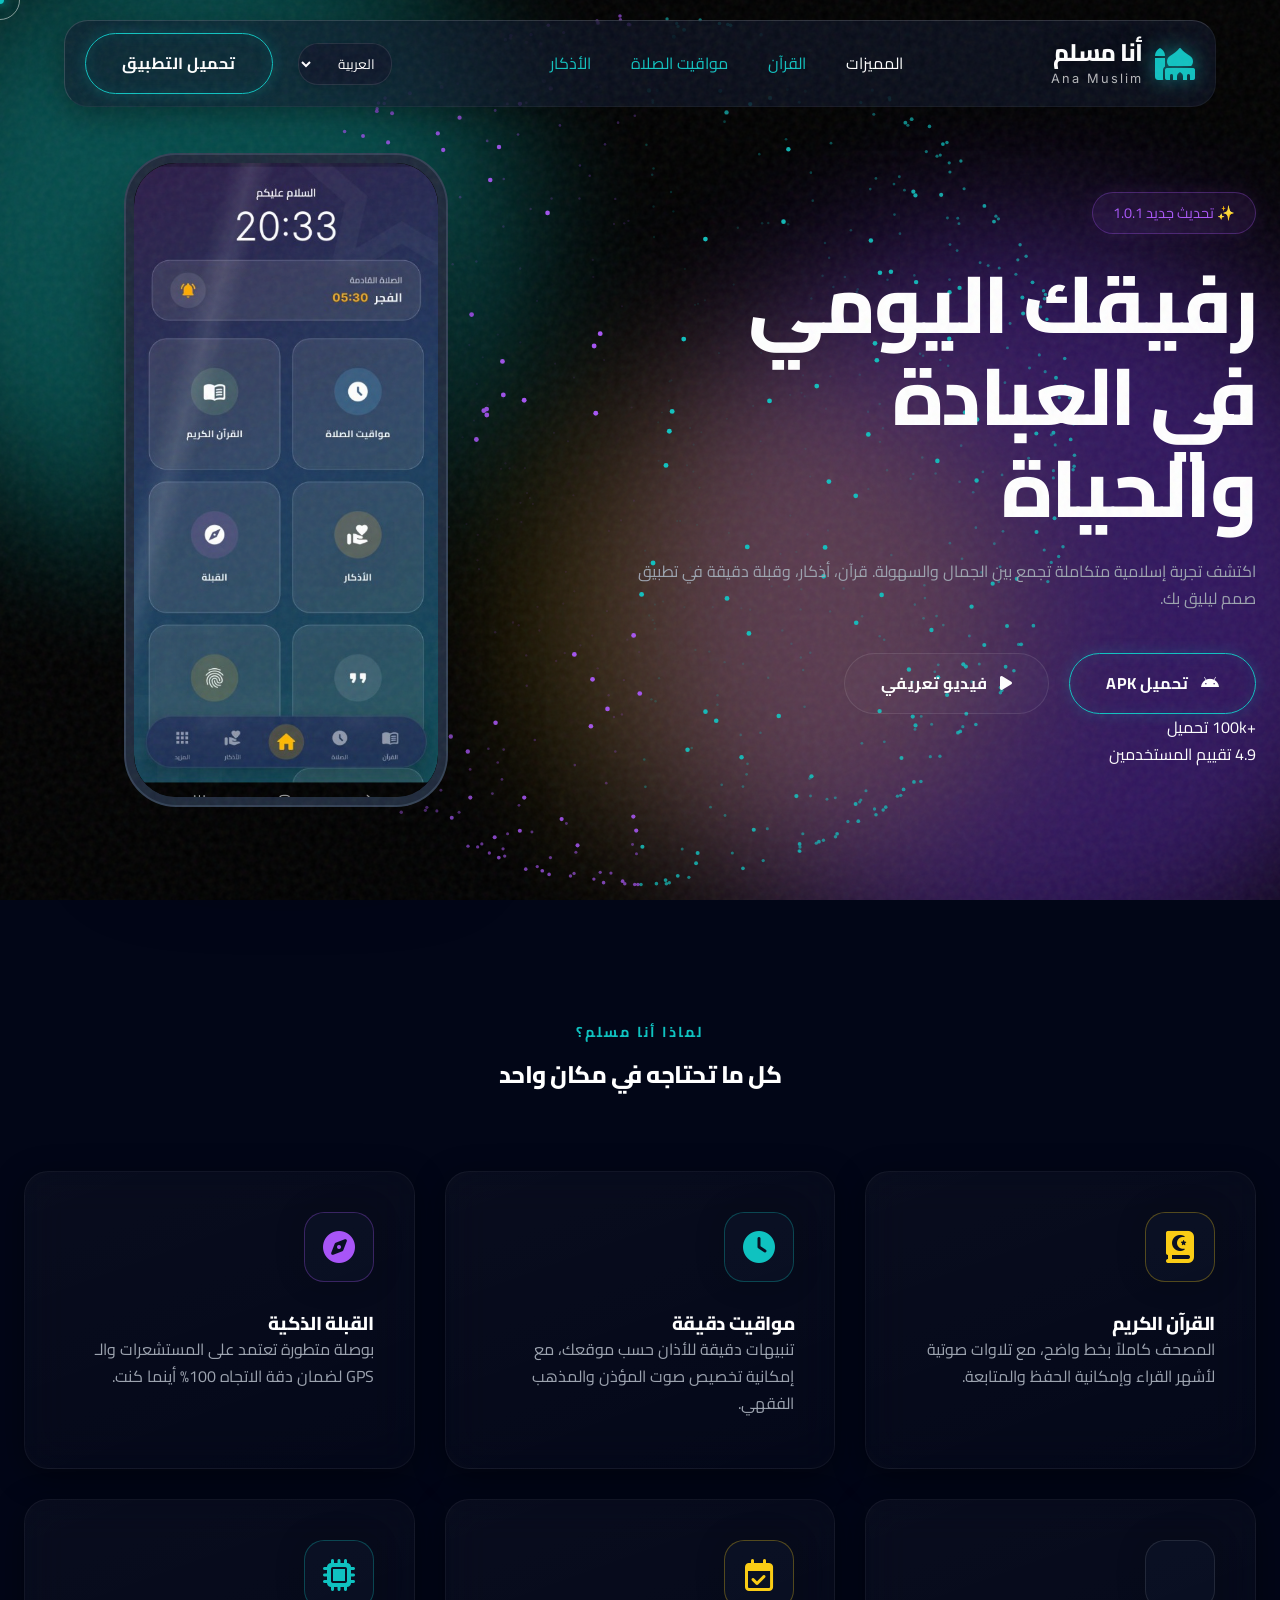
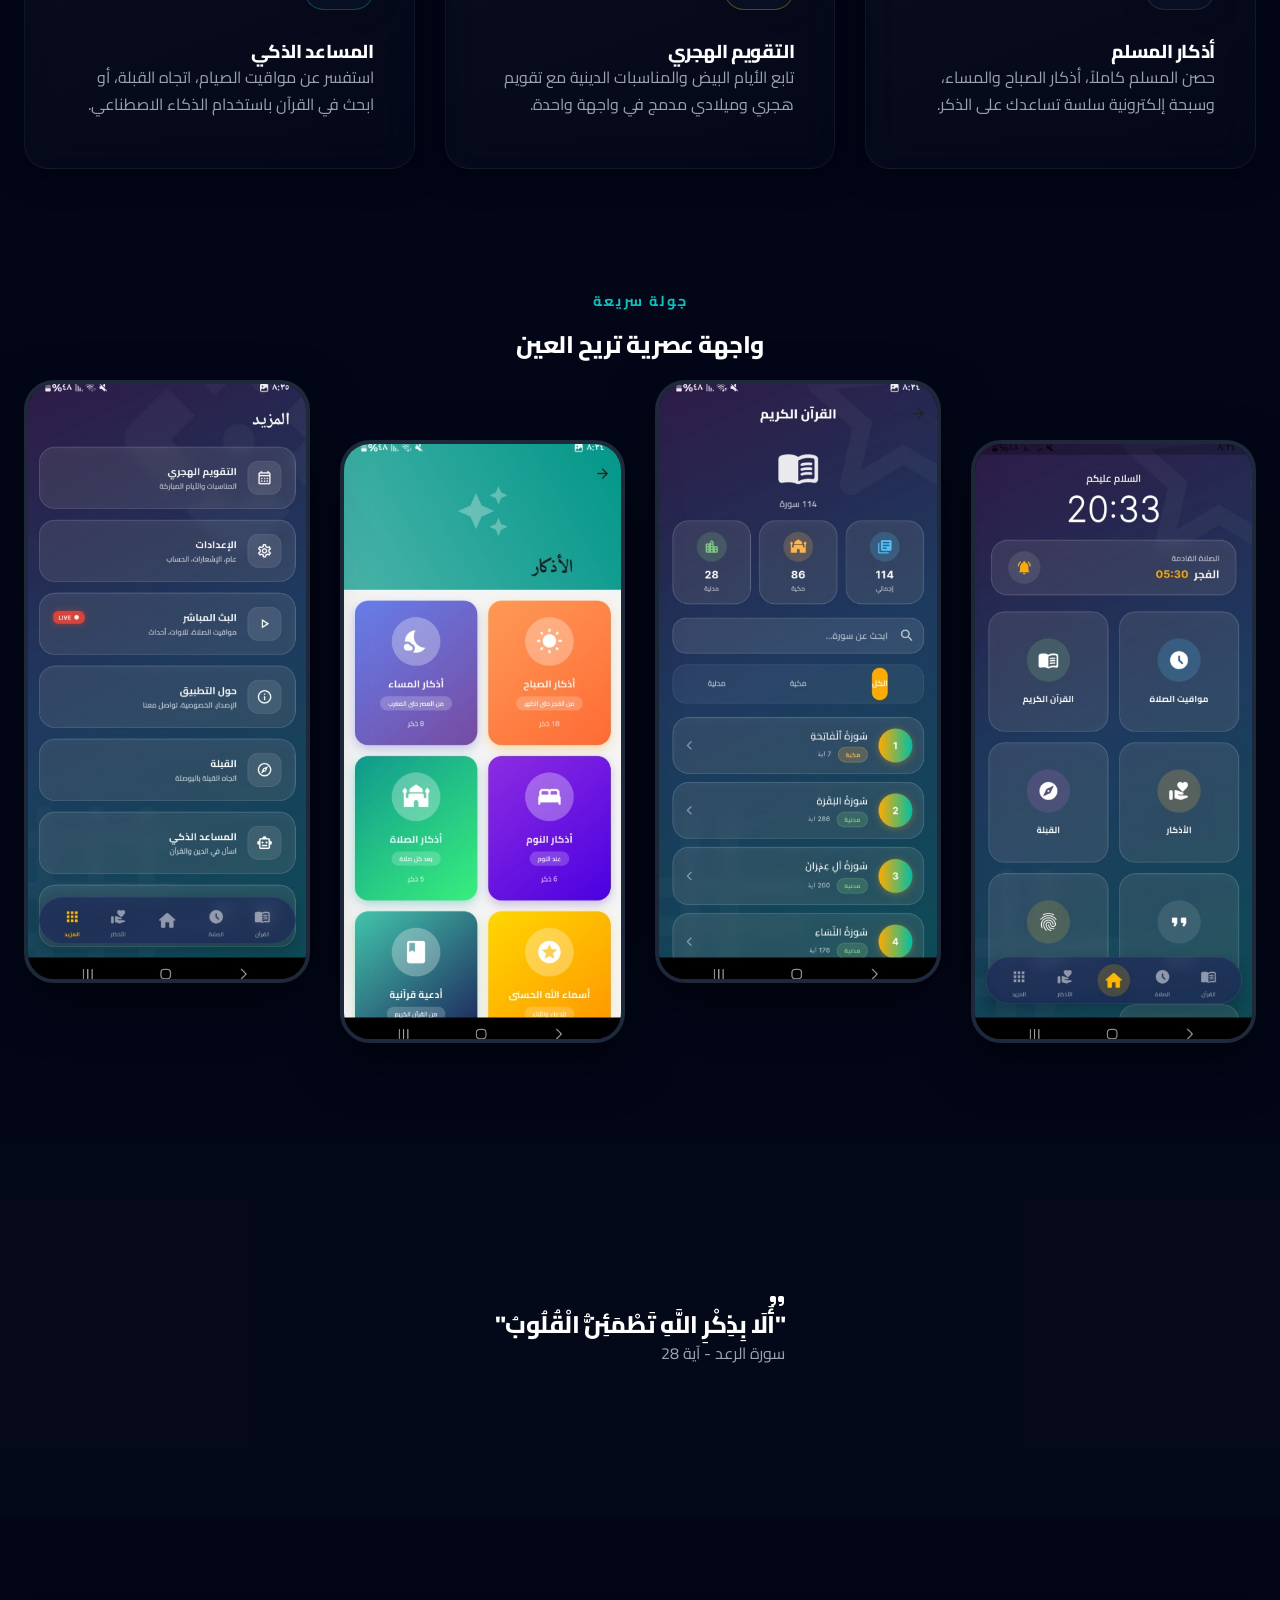
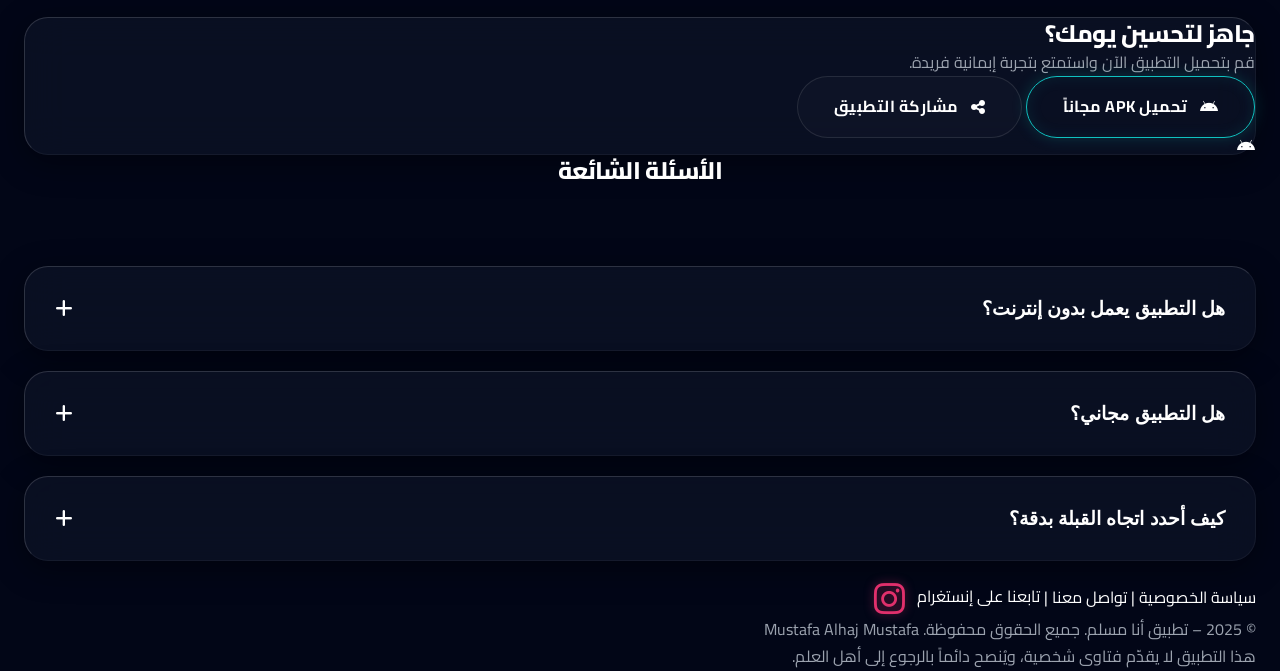
==== commit 9f7c752b: "Add files via upload" ====
--- a/index.html
+++ b/index.html
@@ -160,8 +160,10 @@
             <!-- Desktop Nav -->
             <nav class="nav-links desktop-nav">
                 <a href="#features" data-i18n="nav_features">المميزات</a>
-                <a href="#screenshots" data-i18n="nav_screenshots">صور التطبيق</a>
-                <a href="#faq" data-i18n="nav_faq">الأسئلة</a>
+                <a href="quran.html" data-i18n="nav_quran" style="color: var(--primary-color);">القرآن</a>
+                <a href="prayer-times.html" data-i18n="nav_prayer" style="color: var(--primary-color);">مواقيت
+                    الصلاة</a>
+                <a href="azkar.html" data-i18n="nav_azkar" style="color: var(--primary-color);">الأذكار</a>
             </nav>
 
             <div class="nav-actions">
@@ -193,8 +195,9 @@
             </div>
             <nav class="mobile-nav-links">
                 <a href="#features" data-i18n="nav_features">المميزات</a>
-                <a href="#screenshots" data-i18n="nav_screenshots">صور التطبيق</a>
-                <a href="#faq" data-i18n="nav_faq">الأسئلة</a>
+                <a href="quran.html" data-i18n="nav_quran">القرآن</a>
+                <a href="prayer-times.html" data-i18n="nav_prayer">مواقيت الصلاة</a>
+                <a href="azkar.html" data-i18n="nav_azkar">الأذكار</a>
                 <a href="#download" class="btn btn-primary btn-sm glow-effect mobile-download-btn"
                     data-i18n="nav_download">تحميل التطبيق</a>
             </nav>
@@ -259,40 +262,44 @@
 
             <div class="features-grid">
                 <!-- Feature 1 -->
-                <div class="feature-card glass reveal delay-100" data-tilt>
+                <a href="quran.html" class="feature-card glass reveal delay-100" data-tilt>
                     <div class="card-glow"></div>
                     <div class="icon-box gradient-1"><i class="fas fa-book-quran"></i></div>
                     <h3 data-i18n="feat_quran_title">القرآن الكريم</h3>
                     <p data-i18n="feat_quran_desc">المصحف كاملاً بخط واضح، مع تلاوات صوتية لأشهر القراء وإمكانية الحفظ
                         والمتابعة.</p>
-                </div>
+                    <div class="learn-more"><span>اقرأ المزيد</span> <i class="fas fa-arrow-left"></i></div>
+                </a>
 
                 <!-- Feature 2 -->
-                <div class="feature-card glass reveal delay-200" data-tilt>
+                <a href="prayer-times.html" class="feature-card glass reveal delay-200" data-tilt>
                     <div class="card-glow"></div>
                     <div class="icon-box gradient-2"><i class="fas fa-clock"></i></div>
                     <h3 data-i18n="feat_prayer_title">مواقيت دقيقة</h3>
                     <p data-i18n="feat_prayer_desc">تنبيهات دقيقة للأذان حسب موقعك، مع إمكانية تخصيص صوت المؤذن والمذهب
                         الفقهي.</p>
-                </div>
+                    <div class="learn-more"><span>اقرأ المزيد</span> <i class="fas fa-arrow-left"></i></div>
+                </a>
 
                 <!-- Feature 3 -->
-                <div class="feature-card glass reveal delay-300" data-tilt>
+                <a href="prayer-times.html" class="feature-card glass reveal delay-300" data-tilt>
                     <div class="card-glow"></div>
                     <div class="icon-box gradient-3"><i class="fas fa-compass"></i></div>
                     <h3 data-i18n="feat_qibla_title">القبلة الذكية</h3>
                     <p data-i18n="feat_qibla_desc">بوصلة متطورة تعتمد على المستشعرات والـ GPS لضمان دقة الاتجاه 100%
                         أينما كنت.</p>
-                </div>
+                    <div class="learn-more"><span>اقرأ المزيد</span> <i class="fas fa-arrow-left"></i></div>
+                </a>
 
                 <!-- Feature 4 -->
-                <div class="feature-card glass reveal delay-100" data-tilt>
+                <a href="azkar.html" class="feature-card glass reveal delay-100" data-tilt>
                     <div class="card-glow"></div>
                     <div class="icon-box gradient-4"><i class="fas fa-tasbih"></i></div>
                     <h3 data-i18n="feat_azkar_title">أذكار المسلم</h3>
                     <p data-i18n="feat_azkar_desc">حصن المسلم كاملاً، أذكار الصباح والمساء، وسبحة إلكترونية سلسة تساعدك
                         على الذكر.</p>
-                </div>
+                    <div class="learn-more"><span>اقرأ المزيد</span> <i class="fas fa-arrow-left"></i></div>
+                </a>
 
                 <!-- Feature 5 -->
                 <div class="feature-card glass reveal delay-200" data-tilt>
@@ -430,9 +437,9 @@
     <footer>
         <div class="container footer-content">
             <div class="footer-links">
-                <a href="#" data-i18n="footer_privacy">سياسة الخصوصية</a>
+                <a href="privacy.html" data-i18n="footer_privacy">سياسة الخصوصية</a>
                 <span class="separator">|</span>
-                <a href="mailto:contact@anamuslim.app" data-i18n="footer_contact">تواصل معنا</a>
+                <a href="mailto:mustafa963alhaj@gmail.com" data-i18n="footer_contact">تواصل معنا</a>
                 <span class="separator">|</span>
                 <a href="https://www.instagram.com/mustafa.alhaj.mustafa/?igsh=bmE4dzZwbzE3ZXln" target="_blank"
                     rel="noopener noreferrer">
@@ -446,6 +453,26 @@
         </div>
     </footer>
 
+    <!-- Mobile Bottom Navigation -->
+    <nav class="mobile-bottom-nav">
+        <a href="index.html" class="mobile-nav-item active">
+            <i class="fas fa-home"></i>
+            <span>الرئيسية</span>
+        </a>
+        <a href="quran.html" class="mobile-nav-item">
+            <i class="fas fa-book-quran"></i>
+            <span>القرآن</span>
+        </a>
+        <a href="prayer-times.html" class="mobile-nav-item">
+            <i class="fas fa-clock"></i>
+            <span>المواقيت</span>
+        </a>
+        <a href="azkar.html" class="mobile-nav-item">
+            <i class="fas fa-hands-praying"></i>
+            <span>الأذكار</span>
+        </a>
+    </nav>
+
     <!-- Script -->
     <script src="script.js"></script>
 </body>
--- a/style.css
+++ b/style.css
@@ -144,6 +144,54 @@
     animation: shine 3s linear infinite;
     display: inline-block;
     font-weight: 900;
+}
+
+/* Islamic Pattern Overlay */
+.islamic-pattern {
+    position: fixed;
+    top: 0;
+    left: 0;
+    width: 100%;
+    height: 100%;
+    z-index: -1;
+    opacity: 0.03;
+    background-image: url("data:image/svg+xml,%3Csvg width='60' height='60' viewBox='0 0 60 60' xmlns='http://www.w3.org/2000/svg'%3E%3Cg fill='none' fill-rule='evenodd'%3E%3Cg fill='%23ffffff' fill-opacity='1'%3E%3Cpath d='M36 34v-4h-2v4h-4v2h4v4h2v-4h4v-2h-4zm0-30V0h-2v4h-4v2h4v4h2V6h4V4h-4zM6 34v-4H4v4H0v2h4v4h2v-4h4v-2H6zM6 4V0H4v4H0v2h4v4h2V6h4V4H6z'/%3E%3C/g%3E%3C/g%3E%3C/svg%3E");
+    pointer-events: none;
+}
+
+/* Feature Card Links */
+a.feature-card {
+    display: block;
+    text-decoration: none;
+    color: inherit;
+    position: relative;
+    padding-bottom: 50px;
+    /* Space for learn more */
+}
+
+a.feature-card .learn-more {
+    position: absolute;
+    bottom: 20px;
+    left: 20px;
+    font-size: 0.9rem;
+    color: var(--primary-color);
+    font-weight: bold;
+    display: flex;
+    align-items: center;
+    gap: 5px;
+    opacity: 0;
+    transform: translateX(10px);
+    transition: all 0.3s ease;
+}
+
+a.feature-card:hover .learn-more {
+    opacity: 1;
+    transform: translateX(0);
+}
+
+a.feature-card:hover {
+    transform: translateY(-5px) scale(1.02);
+    border-color: rgba(15, 194, 192, 0.3);
 }
 
 /* Preloader */
@@ -1367,4 +1415,115 @@
    This is perfect. No change needed for flex order.
 */
 
-/* Adjustments for icons in scrambled text or buttons might be automatic via flex gap */+/* Adjustments for icons in scrambled text or buttons might be automatic via flex gap */
+
+/* --- Custom Cursor Styles (Added) --- */
+.cursor-dot {
+    width: 8px;
+    height: 8px;
+    background-color: var(--primary-color);
+    position: fixed;
+    top: 0;
+    left: 0;
+    transform: translate(-50%, -50%);
+    border-radius: 50%;
+    z-index: 10000;
+    pointer-events: none;
+    box-shadow: 0 0 10px var(--primary-color);
+}
+
+.cursor-outline {
+    width: 40px;
+    height: 40px;
+    border: 1px solid rgba(255, 255, 255, 0.5);
+    position: fixed;
+    top: 0;
+    left: 0;
+    transform: translate(-50%, -50%);
+    border-radius: 50%;
+    z-index: 9999;
+    pointer-events: none;
+    transition: width 0.3s, height 0.3s, background-color 0.3s;
+}
+
+/* Ensure cursor is visible on top of everything */
+body {
+    cursor: none;
+}
+
+/* Revert to default cursor on touch devices */
+@media (hover: none) and (pointer: coarse) {
+
+    .cursor-dot,
+    .cursor-outline {
+        display: none;
+    }
+
+    body {
+        cursor: auto;
+    }
+}
+
+/* --- Mobile Bottom Navigation (App-like Experience) --- */
+.mobile-bottom-nav {
+    position: fixed;
+    bottom: 20px;
+    left: 50%;
+    transform: translateX(-50%);
+    width: 90%;
+    max-width: 400px;
+    background: rgba(15, 23, 42, 0.85);
+    /* Slightly darker for better contrast */
+    backdrop-filter: blur(15px);
+    border: 1px solid rgba(255, 255, 255, 0.1);
+    border-radius: 30px;
+    box-shadow: 0 10px 40px rgba(0, 0, 0, 0.4);
+    z-index: 10001;
+    /* Above everything */
+    display: none;
+    /* Hidden on Desktop */
+    justify-content: space-around;
+    padding: 10px 20px;
+    align-items: center;
+}
+
+.mobile-nav-item {
+    display: flex;
+    flex-direction: column;
+    align-items: center;
+    text-decoration: none;
+    color: var(--text-muted);
+    font-size: 0.75rem;
+    gap: 5px;
+    transition: all 0.3s ease;
+}
+
+.mobile-nav-item i {
+    font-size: 1.4rem;
+    color: var(--text-white);
+    transition: all 0.3s ease;
+}
+
+.mobile-nav-item.active {
+    color: var(--primary-color);
+}
+
+.mobile-nav-item.active i {
+    color: var(--primary-color);
+    transform: translateY(-3px);
+    text-shadow: 0 0 15px var(--primary-glow);
+}
+
+@media (max-width: 991px) {
+    .mobile-bottom-nav {
+        display: flex;
+    }
+
+    /* Add padding to body so content isn't hidden behind nav */
+    /* Only if we wanted it full width, but since it floats, it covers a bit. 
+       Let's add some bottom padding to footer or page content if needed. */
+
+    /* Hide the top trigger button since we have this now? 
+       Maybe keep it for "More" options like Settings/Contact, 
+       but for main sections, this is better. */
+}
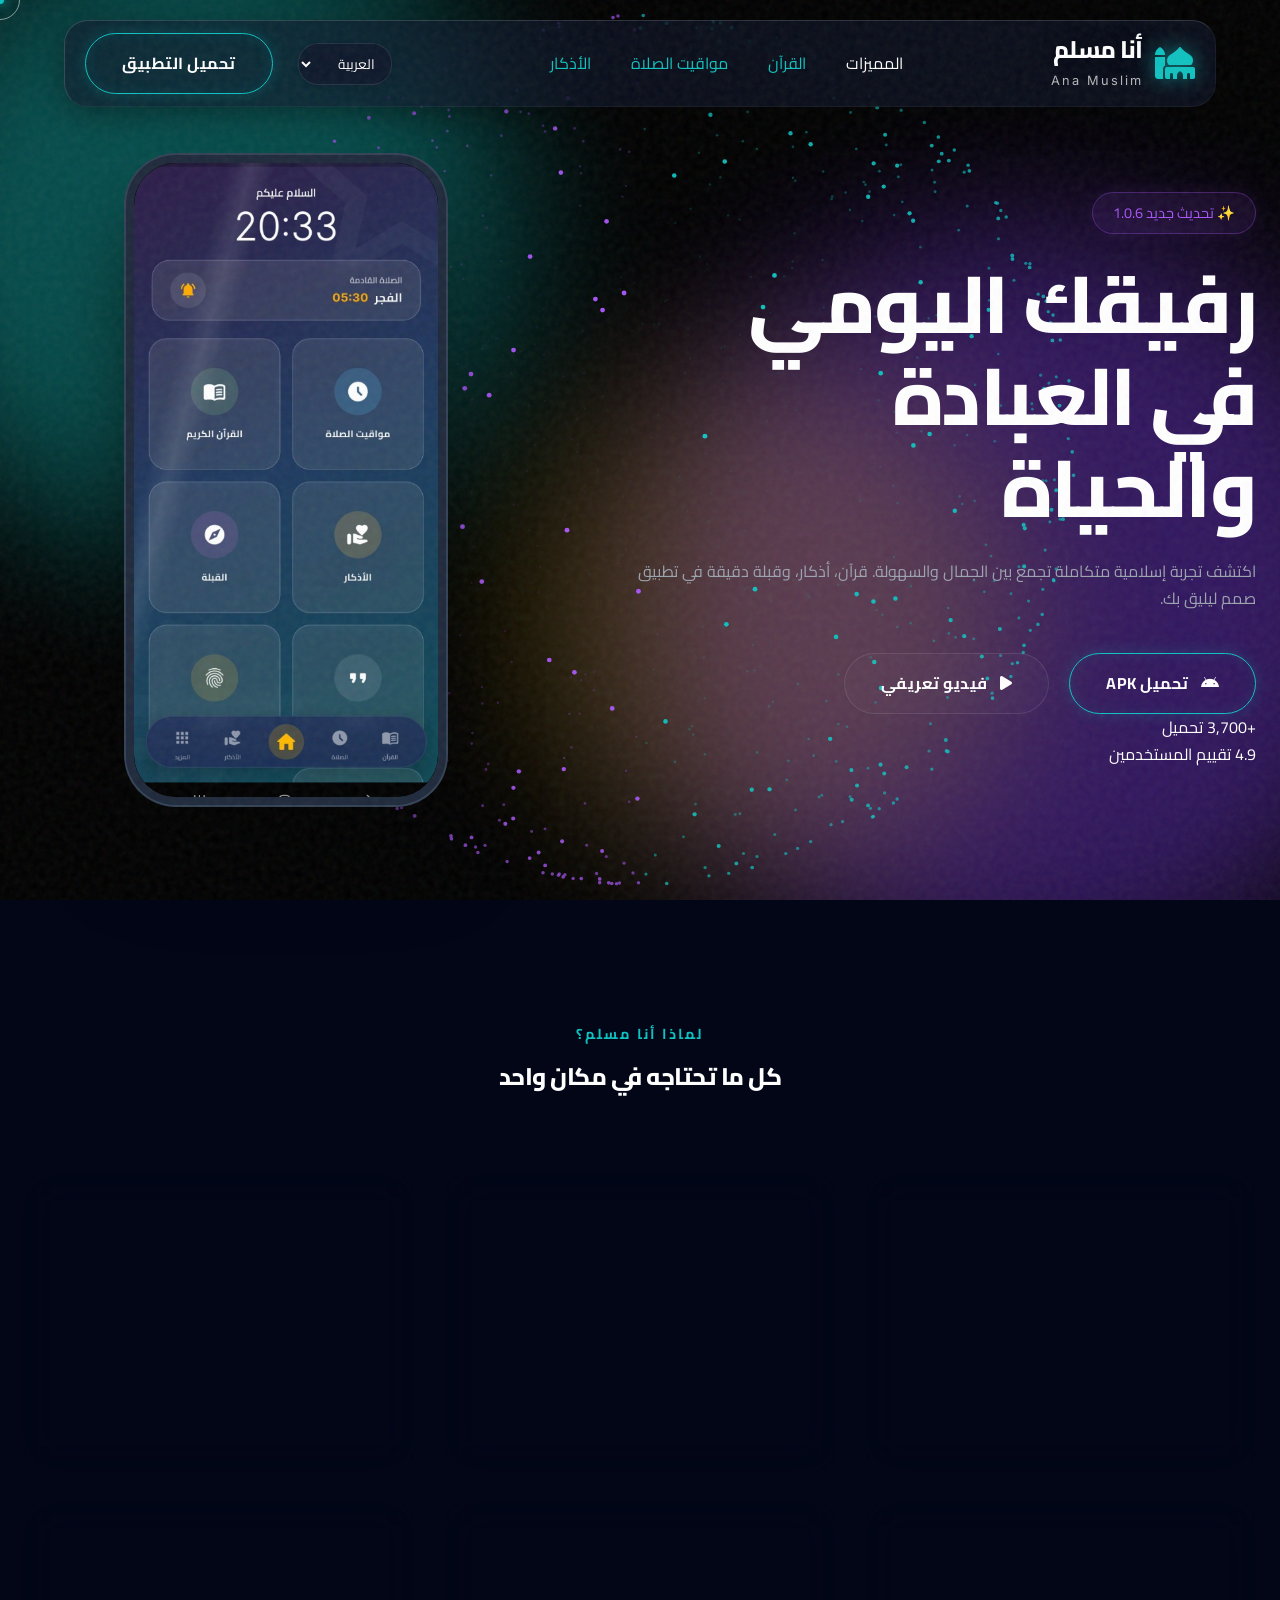
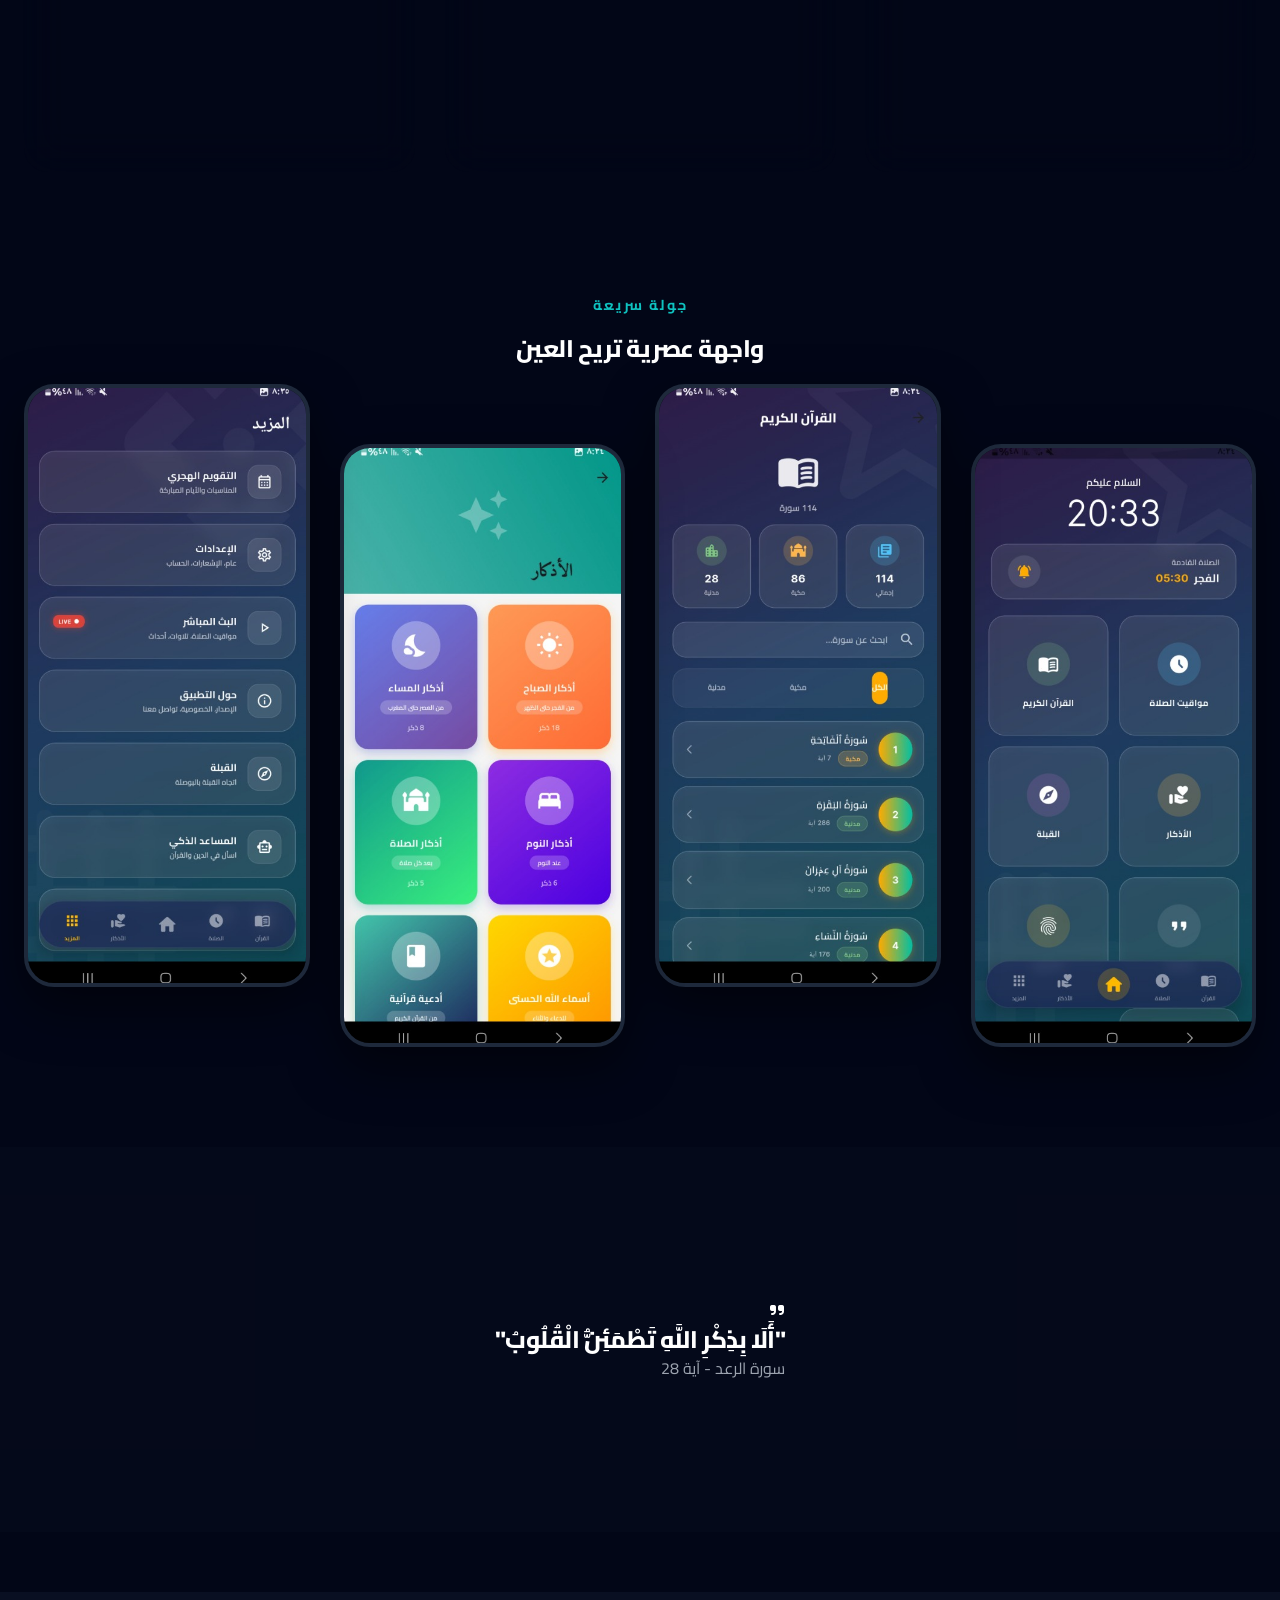
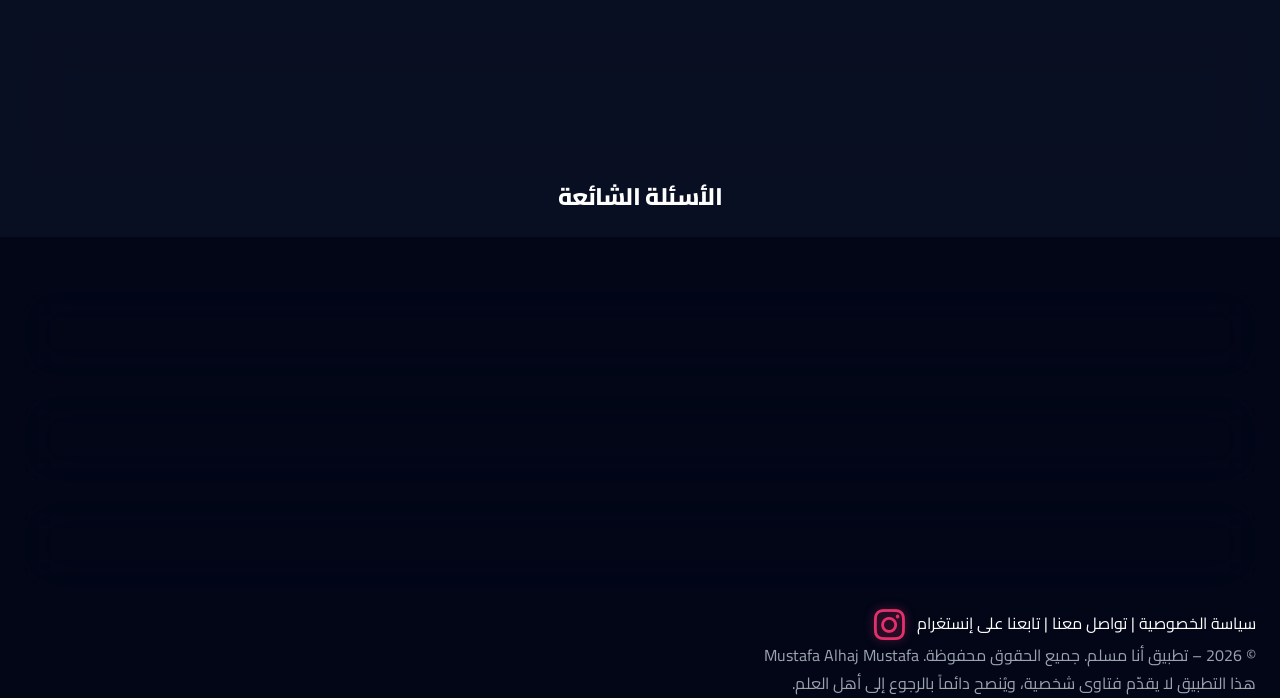
==== commit 961aff11: "Add files via upload" ====
--- a/index.html
+++ b/index.html
@@ -1,3 +1,4 @@
+<!DOCTYPE html>
 <html lang="ar" dir="rtl">
 
 <head>
@@ -13,12 +14,11 @@
     <meta name="description"
         content="تطبيق أنا مسلم (Ana Muslim) - رفيقك الشامل: قرآن كريم، مواقيت الصلاة، أذكار الصباح والمساء، اتجاه القبلة، والسبحة الإلكترونية. تصميم عصري وتجربة خالية من الإعلانات. حمّله الآن مجاناً.">
     <meta name="keywords"
-        content="تطبيق أنا مسلم, Ana Muslim, القرآن الكريم, قراءة القرآن بدون نت, استماع القرآن, مواقيت الصلاة, أذكار الصباح, أذكار المساء, حصن المسلم, اتجاه القبلة, بوصلة القبلة, الأذان, التقويم الهجري, إمساكية رمضان 2025, تطبيق إسلامي, سبحة إلكترونية, أسماء الله الحسنى, Muslim App, Quran App, Prayer Times, Azkar, Qibla Finder, Salah time, Adhan">
+        content="تطبيق أنا مسلم, Ana Muslim, القرآن الكريم, قراءة القرآن بدون نت, استماع القرآن, مواقيت الصلاة, أذكار الصباح, أذكار المساء, حصن المسلم, اتجاه القبلة, بوصلة القبلة, الأذان, التقويم الهجري, إمساكية رمضان 2026, تطبيق إسلامي, سبحة إلكترونية, أسماء الله الحسنى, Muslim App, Quran App, Prayer Times, Azkar, Qibla Finder, Salah time, Adhan">
     <meta name="robots" content="index, follow">
     <meta name="language" content="Arabic">
     <meta name="author" content="Ana Muslim Team">
-    <meta name="google-site-verification" content="lcUD7C61SsKioWIORIvfq9VLqn5dO6b5n-SoDGcxxmI" />
-    <link rel="canonical" href="https://anamuslim.eu/"> <!-- Change to actual domain -->
+    <link rel="canonical" href="https://anamuslim.eu/">
 
     <!-- Open Graph / Facebook -->
     <meta property="og:type" content="website">
@@ -208,7 +208,7 @@
     <section class="hero" id="hero">
         <div class="container hero-container">
             <div class="hero-content reveal-text">
-                <span class="badge fade-in-up" data-i18n="hero_badge">✨ تحديث جديد 1.0.1</span>
+                <span class="badge fade-in-up" data-i18n="hero_badge">✨ تحديث جديد 1.0.6</span>
                 <h1 class="hero-title fade-in-up delay-100" data-i18n="hero_title">رفيقك اليومي <br> <span
                         class="gradient-text">في العبادة
                         والحياة</span></h1>
@@ -226,7 +226,7 @@
 
                 <div class="stats fade-in-up delay-400">
                     <div class="stat-item">
-                        <span class="stat-num" data-i18n="stat_downloads_num">+100k</span>
+                        <span class="stat-num" data-i18n="stat_downloads_num">+3,700</span>
                         <span class="stat-label" data-i18n="stat_downloads_label">تحميل</span>
                     </div>
                     <div class="divider"></div>
@@ -446,7 +446,7 @@
                     <span data-i18n="footer_instagram">تابعنا على إنستغرام</span> <i class="fab fa-instagram"></i>
                 </a>
             </div>
-            <p class="copyright" data-i18n="footer_copyright">© 2025 – تطبيق أنا مسلم. جميع الحقوق محفوظة. Mustafa Alhaj
+            <p class="copyright" data-i18n="footer_copyright">© 2026 – تطبيق أنا مسلم. جميع الحقوق محفوظة. Mustafa Alhaj
                 Mustafa</p>
             <p class="disclaimer" data-i18n="footer_disclaimer">هذا التطبيق لا يقدّم فتاوى شخصية، ويُنصح دائماً بالرجوع
                 إلى أهل العلم.</p>
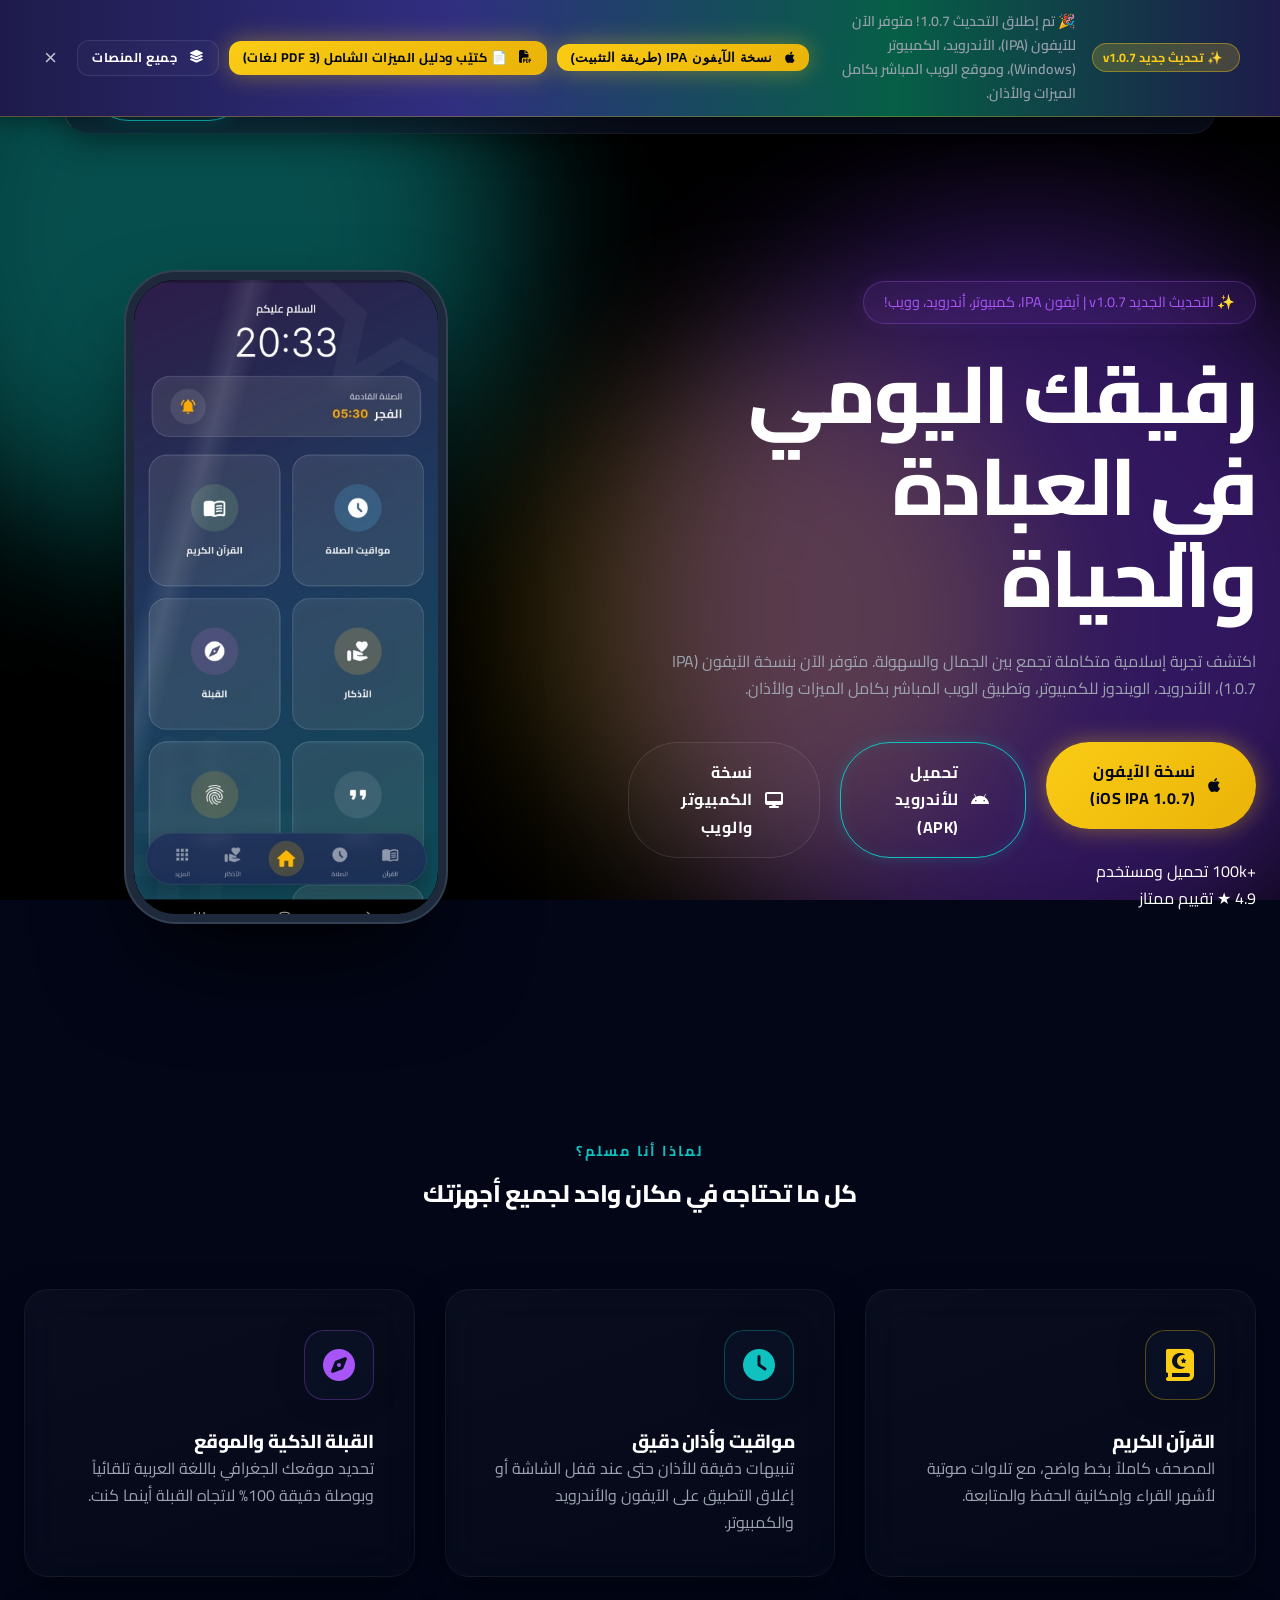
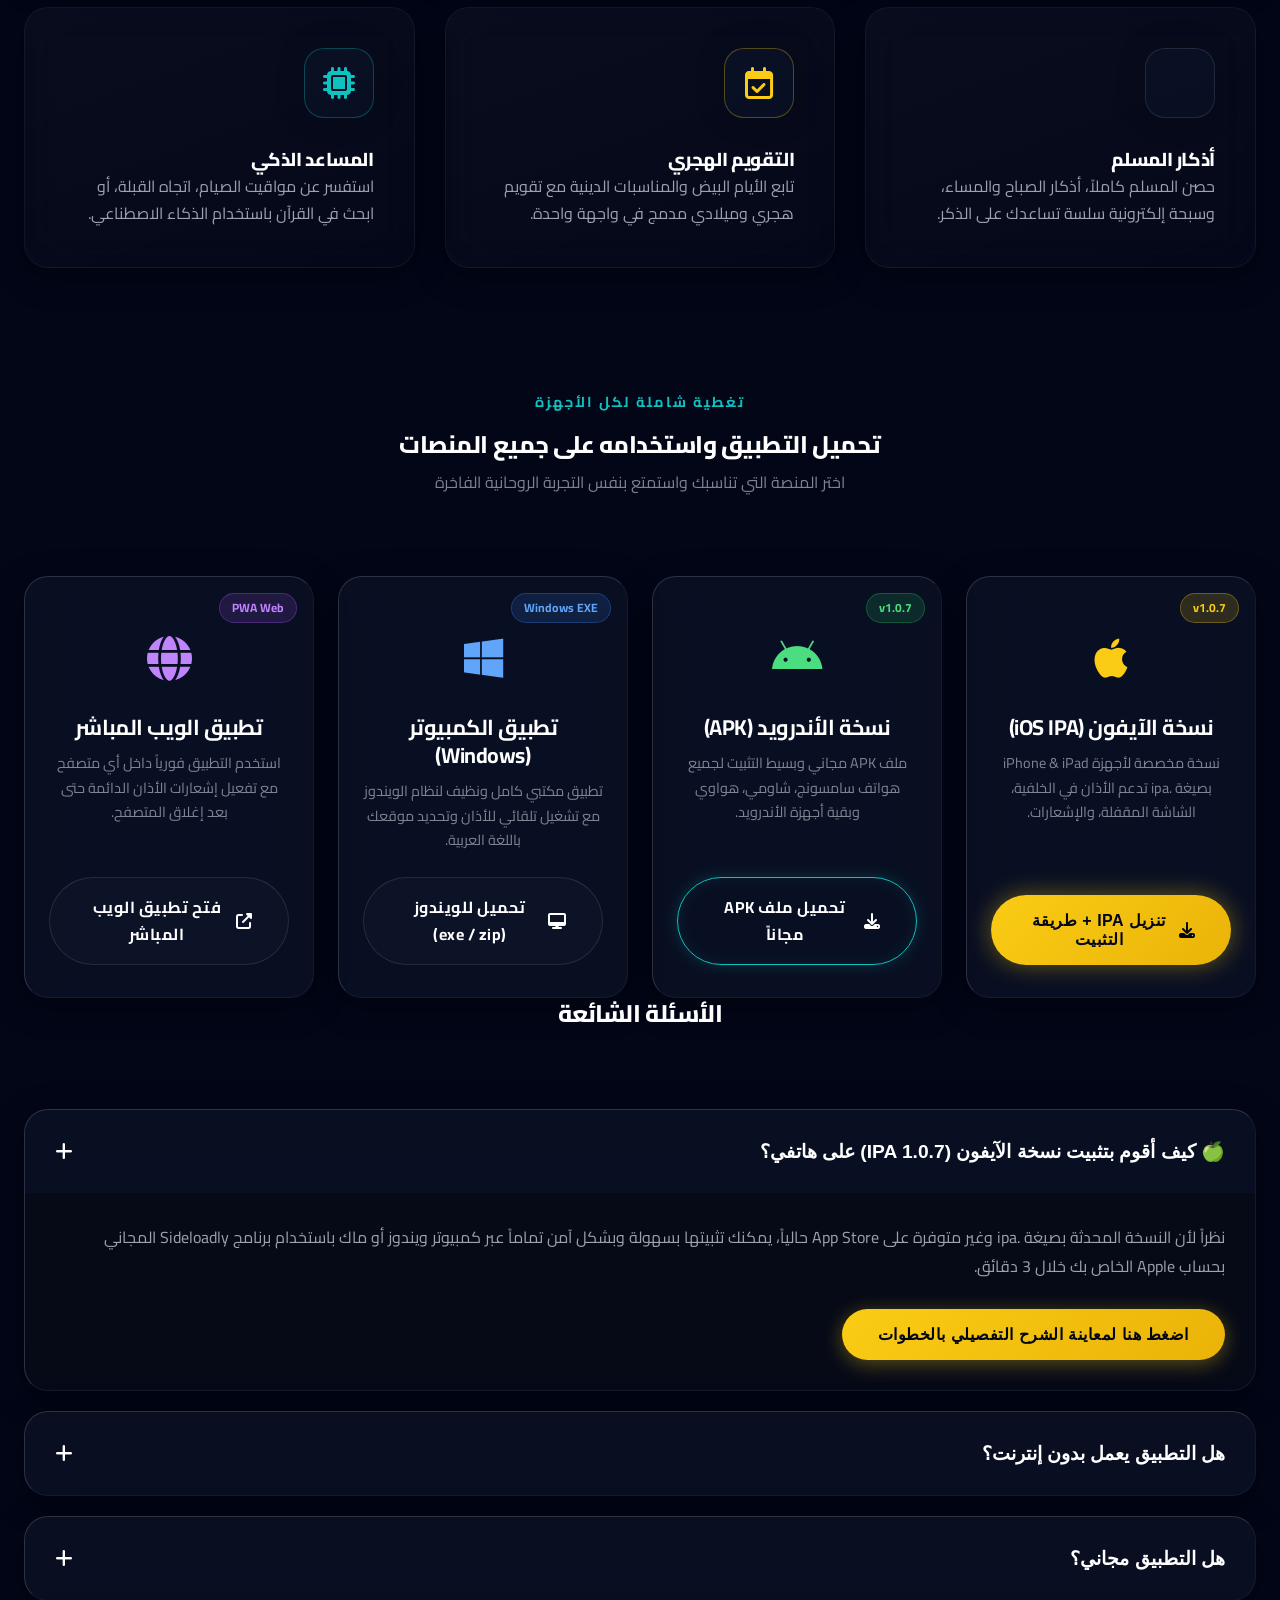
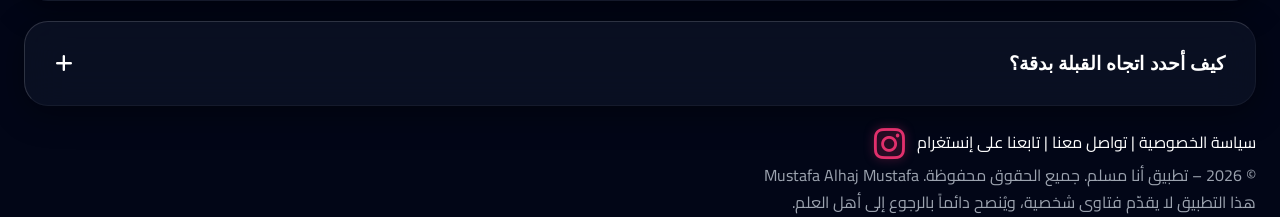
==== commit faa11473: "Add files via upload" ====
--- a/index.html
+++ b/index.html
@@ -1,480 +1,521 @@
-<!DOCTYPE html>
-<html lang="ar" dir="rtl">
-
-<head>
-    <meta charset="UTF-8">
-    <meta name="viewport" content="width=device-width, initial-scale=1.0">
-    <meta http-equiv="X-UA-Compatible" content="ie=edge">
-    <meta name="google-site-verification" content="lcUD7C61SsKioWIORIvfq9VLqn5dO6b5n-SoDGcxxmI" />
-
-
-    <!-- Primary Meta Tags -->
-    <title>أنا مسلم | تطبيق الأذان، القرآن، والأذكار الشامل - Ana Muslim App</title>
-    <meta name="title" content="أنا مسلم | تطبيق الأذان، القرآن، والأذكار الشامل - Ana Muslim App">
-    <meta name="description"
-        content="تطبيق أنا مسلم (Ana Muslim) - رفيقك الشامل: قرآن كريم، مواقيت الصلاة، أذكار الصباح والمساء، اتجاه القبلة، والسبحة الإلكترونية. تصميم عصري وتجربة خالية من الإعلانات. حمّله الآن مجاناً.">
-    <meta name="keywords"
-        content="تطبيق أنا مسلم, Ana Muslim, القرآن الكريم, قراءة القرآن بدون نت, استماع القرآن, مواقيت الصلاة, أذكار الصباح, أذكار المساء, حصن المسلم, اتجاه القبلة, بوصلة القبلة, الأذان, التقويم الهجري, إمساكية رمضان 2026, تطبيق إسلامي, سبحة إلكترونية, أسماء الله الحسنى, Muslim App, Quran App, Prayer Times, Azkar, Qibla Finder, Salah time, Adhan">
-    <meta name="robots" content="index, follow">
-    <meta name="language" content="Arabic">
-    <meta name="author" content="Ana Muslim Team">
-    <link rel="canonical" href="https://anamuslim.eu/">
-
-    <!-- Open Graph / Facebook -->
-    <meta property="og:type" content="website">
-    <meta property="og:url" content="https://anamuslim.eu/">
-    <meta property="og:title" content="أنا مسلم | رفيقك اليومي في العبادة">
-    <meta property="og:description"
-        content="أفضل تطبيق إسلامي شامل: قرآن كريم، أذكار، ومواقيت الصلاة بدقة عالية. تجربة روحانية بتصميم عالمي.">
-    <meta property="og:image" content="https://anamuslim.eu/assets/social_image.png">
-    <meta property="og:site_name" content="Ana Muslim">
-    <meta property="og:locale" content="ar_AR">
-
-    <!-- Twitter -->
-    <meta property="twitter:card" content="summary_large_image">
-    <meta property="twitter:url" content="https://anamuslim.eu/">
-    <meta property="twitter:title" content="أنا مسلم | رفيقك اليومي في العبادة">
-    <meta property="twitter:description"
-        content="أفضل تطبيق إسلامي شامل: قرآن كريم، أذكار، ومواقيت الصلاة بدقة عالية. تجربة روحانية بتصميم عالمي.">
-    <meta property="twitter:image" content="https://anamuslim.eu/assets/social_image.png">
-
-    <!-- Favicon -->
-    <link rel="icon" type="image/jpeg" href="assets/icon.jpg">
-    <link rel="apple-touch-icon" href="assets/icon.jpg">
-
-    <!-- Fonts -->
-    <link rel="preconnect" href="https://fonts.googleapis.com">
-    <link rel="preconnect" href="https://fonts.gstatic.com" crossorigin>
-    <link
-        href="https://fonts.googleapis.com/css2?family=Cairo:wght@300;400;600;700;900&family=Inter:wght@300;400;600&display=swap"
-        rel="stylesheet">
-
-    <!-- Icons -->
-    <link rel="stylesheet" href="https://cdnjs.cloudflare.com/ajax/libs/font-awesome/6.4.0/css/all.min.css">
-
-    <!-- Styles -->
-    <link rel="stylesheet" href="style.css">
-
-    <!-- Schema.org JSON-LD -->
-    <script type="application/ld+json">
-    {
-      "@context": "https://schema.org",
-      "@graph": [
-        {
-          "@type": "SoftwareApplication",
-          "name": "Ana Muslim",
-          "alternateName": "أنا مسلم",
-          "operatingSystem": "Android",
-          "applicationCategory": "LifestyleApplication",
-          "offers": {
-            "@type": "Offer",
-            "price": "0",
-            "priceCurrency": "USD"
-          },
-          "description": "تطبيق إسلامي شامل يحتوي على القرآن الكريم، مواقيت الصلاة، القبلة، والأذكار.",
-          "aggregateRating": {
-            "@type": "AggregateRating",
-            "ratingValue": "4.9",
-            "ratingCount": "1250"
-          },
-          "author": {
-              "@type": "Organization",
-              "name": "Ana Muslim Team"
-          }
-        },
-        {
-          "@type": "FAQPage",
-          "mainEntity": [
-            {
-              "@type": "Question",
-              "name": "هل التطبيق يعمل بدون إنترنت؟",
-              "acceptedAnswer": {
-                "@type": "Answer",
-                "text": "نعم، معظم الميزات الأساسية مثل قراءة القرآن، الأذكار، والمسبحة تعمل بكفاءة تامة دون الحاجة لاتصال بالإنترنت."
-              }
-            },
-            {
-              "@type": "Question",
-              "name": "هل التطبيق مجاني؟",
-              "acceptedAnswer": {
-                "@type": "Answer",
-                "text": "التطبيق مجاني 100% لوجه الله تعالى، ولا يحتوي على أي إعلانات مزعجة تعكر صفو العبادة."
-              }
-            },
-            {
-              "@type": "Question",
-              "name": "كيف أحدد اتجاه القبلة بدقة؟",
-              "acceptedAnswer": {
-                "@type": "Answer",
-                "text": "تأكد من تفعيل خدمة الموقع (GPS) في هاتفك، ثم قم بمعايرة البوصلة بتحريك الهاتف على شكل رقم 8 للحصول على أدق نتيجة."
-              }
-            }
-          ]
-        }
-      ]
-    }
-    </script>
-</head>
-
-<body>
-
-    <!-- Film Grain Texture -->
-    <div class="grain-overlay"></div>
-
-    <!-- Custom Cursor -->
-    <div class="cursor-dot" data-cursor-dot></div>
-    <div class="cursor-outline" data-cursor-outline></div>
-
-    <!-- Preloader -->
-    <div id="preloader">
-        <div class="loader-content">
-            <div class="loader-icon"><i class="fas fa-mosque"></i></div>
-            <div class="loader-bar">
-                <div class="progress"></div>
-            </div>
-            <p style="margin-top:10px; opacity:0.7; font-size:0.9rem;">جاري تحميل التجربة الكاملة...</p>
-        </div>
-    </div>
-
-    <!-- Aurora Background -->
-    <div class="aurora-container">
-        <div class="aurora-blob blob-1"></div>
-        <div class="aurora-blob blob-2"></div>
-        <div class="aurora-blob blob-3"></div>
-    </div>
-
-    <!-- Interactive Canvas Background -->
-    <canvas id="bg-canvas"></canvas>
-
-    <!-- Header / Navbar -->
-    <header class="header glass initial-hidden">
-        <div class="container navbar">
-            <div class="logo">
-                <div class="logo-icon"><i class="fas fa-mosque"></i></div>
-                <div class="logo-text">
-                    <h1 data-i18n="app_name">أنا مسلم</h1>
-                    <span data-i18n="app_subtitle">Ana Muslim</span>
-                </div>
-            </div>
-
-            <!-- Desktop Nav -->
-            <nav class="nav-links desktop-nav">
-                <a href="#features" data-i18n="nav_features">المميزات</a>
-                <a href="quran.html" data-i18n="nav_quran" style="color: var(--primary-color);">القرآن</a>
-                <a href="prayer-times.html" data-i18n="nav_prayer" style="color: var(--primary-color);">مواقيت
-                    الصلاة</a>
-                <a href="azkar.html" data-i18n="nav_azkar" style="color: var(--primary-color);">الأذكار</a>
-            </nav>
-
-            <div class="nav-actions">
-                <div class="lang-switch-wrapper">
-                    <select id="language-selector" class="lang-select">
-                        <option value="ar">العربية</option>
-                        <option value="en">English</option>
-                        <option value="fr">Français</option>
-                    </select>
-                </div>
-                <a href="#download" class="btn btn-primary btn-sm glow-effect desktop-only"
-                    data-i18n="nav_download">تحميل التطبيق</a>
-
-                <!-- Mobile Menu Button -->
-                <button class="mobile-menu-btn" aria-label="Toggle Menu">
-                    <i class="fas fa-bars"></i>
-                </button>
-            </div>
-        </div>
-
-        <!-- Mobile Menu Overlay -->
-        <div class="mobile-menu">
-            <div class="mobile-menu-header">
-                <div class="logo">
-                    <div class="logo-icon"><i class="fas fa-mosque"></i></div>
-                    <span class="mobile-logo-text">أنا مسلم</span>
-                </div>
-                <button class="close-menu-btn"><i class="fas fa-times"></i></button>
-            </div>
-            <nav class="mobile-nav-links">
-                <a href="#features" data-i18n="nav_features">المميزات</a>
-                <a href="quran.html" data-i18n="nav_quran">القرآن</a>
-                <a href="prayer-times.html" data-i18n="nav_prayer">مواقيت الصلاة</a>
-                <a href="azkar.html" data-i18n="nav_azkar">الأذكار</a>
-                <a href="#download" class="btn btn-primary btn-sm glow-effect mobile-download-btn"
-                    data-i18n="nav_download">تحميل التطبيق</a>
-            </nav>
-        </div>
-    </header>
-
-    <!-- Hero Section -->
-    <section class="hero" id="hero">
-        <div class="container hero-container">
-            <div class="hero-content reveal-text">
-                <span class="badge fade-in-up" data-i18n="hero_badge">✨ تحديث جديد 1.0.6</span>
-                <h1 class="hero-title fade-in-up delay-100" data-i18n="hero_title">رفيقك اليومي <br> <span
-                        class="gradient-text">في العبادة
-                        والحياة</span></h1>
-                <p class="hero-desc fade-in-up delay-200" data-i18n="hero_desc">اكتشف تجربة إسلامية متكاملة تجمع بين
-                    الجمال والسهولة. قرآن،
-                    أذكار، وقبلة دقيقة في تطبيق صمم ليليق بك.</p>
-                <div class="hero-buttons fade-in-up delay-300">
-                    <a href="https://com-alhajmustafaana-anamuslim.ar.uptodown.com/android"
-                        class="btn btn-primary btn-lg glow-effect">
-                        <i class="fab fa-android"></i> <span data-i18n="btn_download_apk">تحميل APK</span>
-                    </a>
-                    <a href="#features" class="btn btn-outline btn-lg"><i class="fas fa-play"></i> <span
-                            data-i18n="btn_video">فيديو تعريفي</span></a>
-                </div>
-
-                <div class="stats fade-in-up delay-400">
-                    <div class="stat-item">
-                        <span class="stat-num" data-i18n="stat_downloads_num">+3,700</span>
-                        <span class="stat-label" data-i18n="stat_downloads_label">تحميل</span>
-                    </div>
-                    <div class="divider"></div>
-                    <div class="stat-item">
-                        <span class="stat-num" data-i18n="stat_rating_num">4.9</span>
-                        <span class="stat-label" data-i18n="stat_rating_label">تقييم المستخدمين</span>
-                    </div>
-                </div>
-            </div>
-            <div class="hero-image reveal-image">
-                <div class="phone-mockup glass floating-anim">
-                    <div class="screen-content">
-                        <img src="assets/home.jpg"
-                            alt="واجهة تطبيق أنا مسلم الرئيسية تعرض مواقيت الصلاة والوقت المتبقي للصلاة القادمة"
-                            width="320" height="650" style="width:100%; height:100%; object-fit:cover;"
-                            fetchpriority="high">
-                        <!-- Glow behind phone -->
-                        <div class="phone-glow"></div>
-                    </div>
-                </div>
-            </div>
-        </div>
-    </section>
-
-    <!-- Features Section -->
-    <section class="features" id="features">
-        <div class="container">
-            <div class="section-header reveal">
-                <span class="section-subtitle" data-i18n="features_subtitle">لماذا أنا مسلم؟</span>
-                <h2 data-i18n="features_title">كل ما تحتاجه في مكان واحد</h2>
-                <div class="line-shape"></div>
-            </div>
-
-            <div class="features-grid">
-                <!-- Feature 1 -->
-                <a href="quran.html" class="feature-card glass reveal delay-100" data-tilt>
-                    <div class="card-glow"></div>
-                    <div class="icon-box gradient-1"><i class="fas fa-book-quran"></i></div>
-                    <h3 data-i18n="feat_quran_title">القرآن الكريم</h3>
-                    <p data-i18n="feat_quran_desc">المصحف كاملاً بخط واضح، مع تلاوات صوتية لأشهر القراء وإمكانية الحفظ
-                        والمتابعة.</p>
-                    <div class="learn-more"><span>اقرأ المزيد</span> <i class="fas fa-arrow-left"></i></div>
-                </a>
-
-                <!-- Feature 2 -->
-                <a href="prayer-times.html" class="feature-card glass reveal delay-200" data-tilt>
-                    <div class="card-glow"></div>
-                    <div class="icon-box gradient-2"><i class="fas fa-clock"></i></div>
-                    <h3 data-i18n="feat_prayer_title">مواقيت دقيقة</h3>
-                    <p data-i18n="feat_prayer_desc">تنبيهات دقيقة للأذان حسب موقعك، مع إمكانية تخصيص صوت المؤذن والمذهب
-                        الفقهي.</p>
-                    <div class="learn-more"><span>اقرأ المزيد</span> <i class="fas fa-arrow-left"></i></div>
-                </a>
-
-                <!-- Feature 3 -->
-                <a href="prayer-times.html" class="feature-card glass reveal delay-300" data-tilt>
-                    <div class="card-glow"></div>
-                    <div class="icon-box gradient-3"><i class="fas fa-compass"></i></div>
-                    <h3 data-i18n="feat_qibla_title">القبلة الذكية</h3>
-                    <p data-i18n="feat_qibla_desc">بوصلة متطورة تعتمد على المستشعرات والـ GPS لضمان دقة الاتجاه 100%
-                        أينما كنت.</p>
-                    <div class="learn-more"><span>اقرأ المزيد</span> <i class="fas fa-arrow-left"></i></div>
-                </a>
-
-                <!-- Feature 4 -->
-                <a href="azkar.html" class="feature-card glass reveal delay-100" data-tilt>
-                    <div class="card-glow"></div>
-                    <div class="icon-box gradient-4"><i class="fas fa-tasbih"></i></div>
-                    <h3 data-i18n="feat_azkar_title">أذكار المسلم</h3>
-                    <p data-i18n="feat_azkar_desc">حصن المسلم كاملاً، أذكار الصباح والمساء، وسبحة إلكترونية سلسة تساعدك
-                        على الذكر.</p>
-                    <div class="learn-more"><span>اقرأ المزيد</span> <i class="fas fa-arrow-left"></i></div>
-                </a>
-
-                <!-- Feature 5 -->
-                <div class="feature-card glass reveal delay-200" data-tilt>
-                    <div class="card-glow"></div>
-                    <div class="icon-box gradient-1"><i class="far fa-calendar-check"></i></div>
-                    <h3 data-i18n="feat_calendar_title">التقويم الهجري</h3>
-                    <p data-i18n="feat_calendar_desc">تابع الأيام البيض والمناسبات الدينية مع تقويم هجري وميلادي مدمج في
-                        واجهة واحدة.</p>
-                </div>
-
-                <!-- Feature 6 -->
-                <div class="feature-card glass reveal delay-300" data-tilt>
-                    <div class="card-glow"></div>
-                    <div class="icon-box gradient-2"><i class="fas fa-microchip"></i></div>
-                    <h3 data-i18n="feat_ai_title">المساعد الذكي</h3>
-                    <p data-i18n="feat_ai_desc">استفسر عن مواقيت الصيام، اتجاه القبلة، أو ابحث في القرآن باستخدام الذكاء
-                        الاصطناعي.</p>
-                </div>
-            </div>
-        </div>
-    </section>
-
-    <!-- Screenshots Section -->
-    <section class="screenshots" id="screenshots">
-        <div class="container">
-            <div class="section-header reveal">
-                <span class="section-subtitle" data-i18n="screenshots_subtitle">جولة سريعة</span>
-                <h2 data-i18n="screenshots_title">واجهة عصرية تريح العين</h2>
-            </div>
-            <div class="screenshots-grid">
-                <div class="screenshot-mobile-frame reveal delay-100">
-                    <img src="assets/home.jpg" alt="واجهة تطبيق أنا مسلم الرئيسية - مواقيت الصلاة والقبلة"
-                        class="screenshot-img" loading="lazy">
-                </div>
-                <div class="screenshot-mobile-frame reveal delay-200 transform-up">
-                    <img src="assets/quran.jpg" alt="قراءة القرآن الكريم في تطبيق أنا مسلم بخط واضح"
-                        class="screenshot-img" loading="lazy">
-                </div>
-                <div class="screenshot-mobile-frame reveal delay-300">
-                    <img src="assets/adhkar.jpg" alt="أذكار الصباح والمساء وحصن المسلم" class="screenshot-img"
-                        loading="lazy">
-                </div>
-                <div class="screenshot-mobile-frame reveal delay-400 transform-up">
-                    <img src="assets/settings.jpg" alt="إعدادات تطبيق أنا مسلم - الوضع الليلي وتخصيص التنبيهات"
-                        class="screenshot-img" loading="lazy">
-                </div>
-            </div>
-        </div>
-    </section>
-
-    <!-- Parallax Quote Section (New) -->
-    <section class="quote-section parallax">
-        <div class="overlay"></div>
-        <div class="container text-center reveal">
-            <i class="fas fa-quote-right quote-icon"></i>
-            <h2 class="quran-verse" data-i18n="quote_verse">"أَلَا بِذِكْرِ اللَّهِ تَطْمَئِنُّ الْقُلُوبُ"</h2>
-            <p class="verse-ref" data-i18n="quote_ref">سورة الرعد - آية 28</p>
-        </div>
-    </section>
-
-    <!-- Download Section -->
-    <section class="download" id="download">
-        <div class="container">
-            <div class="download-card glass reveal">
-                <div class="download-content">
-                    <h2 data-i18n="download_title">جاهز لتحسين يومك؟</h2>
-                    <p data-i18n="download_desc">قم بتحميل التطبيق الآن واستمتع بتجربة إبمانية فريدة.</p>
-                    <div class="download-buttons">
-                        <a href="https://com-alhajmustafaana-anamuslim.ar.uptodown.com/android"
-                            class="btn btn-primary btn-lg glow-effect">
-                            <i class="fab fa-android"></i> <span data-i18n="btn_download_free">تحميل APK مجاناً</span>
-                        </a>
-                        <a href="#" class="btn btn-outline btn-lg">
-                            <i class="fas fa-share-alt"></i> <span data-i18n="btn_share">مشاركة التطبيق</span>
-                        </a>
-                    </div>
-                </div>
-                <div class="download-visual">
-                    <i class="fab fa-android big-icon floating-anim"></i>
-                </div>
-            </div>
-        </div>
-    </section>
-
-    <!-- FAQ Section -->
-    <section class="faq" id="faq">
-        <div class="container">
-            <div class="section-header reveal">
-                <h2 data-i18n="faq_title">الأسئلة الشائعة</h2>
-            </div>
-            <div class="accordion">
-                <!-- FAQ Item 1 -->
-                <div class="accordion-item glass reveal delay-100">
-                    <button class="accordion-header">
-                        <span data-i18n="faq_q1">هل التطبيق يعمل بدون إنترنت؟</span>
-                        <span class="icon-wrapper"><i class="fas fa-plus"></i></span>
-                    </button>
-                    <div class="accordion-content">
-                        <div class="content-inner" data-i18n="faq_a1">
-                            نعم، معظم الميزات الأساسية مثل قراءة القرآن، الأذكار، والمسبحة تعمل بكفاءة تامة دون الحاجة
-                            لاتصال بالإنترنت.
-                        </div>
-                    </div>
-                </div>
-                <!-- FAQ Item 2 -->
-                <div class="accordion-item glass reveal delay-200">
-                    <button class="accordion-header">
-                        <span data-i18n="faq_q2">هل التطبيق مجاني؟</span>
-                        <span class="icon-wrapper"><i class="fas fa-plus"></i></span>
-                    </button>
-                    <div class="accordion-content">
-                        <div class="content-inner" data-i18n="faq_a2">
-                            التطبيق مجاني 100% لوجه الله تعالى، ولا يحتوي على أي إعلانات مزعجة تعكر صفو العبادة.
-                        </div>
-                    </div>
-                </div>
-                <!-- FAQ Item 3 -->
-                <div class="accordion-item glass reveal delay-300">
-                    <button class="accordion-header">
-                        <span data-i18n="faq_q3">كيف أحدد اتجاه القبلة بدقة؟</span>
-                        <span class="icon-wrapper"><i class="fas fa-plus"></i></span>
-                    </button>
-                    <div class="accordion-content">
-                        <div class="content-inner" data-i18n="faq_a3">
-                            تأكد من تفعيل خدمة الموقع (GPS) في هاتفك، ثم قم بمعايرة البوصلة بتحريك الهاتف على شكل رقم 8
-                            للحصول على أدق نتيجة.
-                        </div>
-                    </div>
-                </div>
-            </div>
-        </div>
-    </section>
-
-    <!-- Footer -->
-    <footer>
-        <div class="container footer-content">
-            <div class="footer-links">
-                <a href="privacy.html" data-i18n="footer_privacy">سياسة الخصوصية</a>
-                <span class="separator">|</span>
-                <a href="mailto:mustafa963alhaj@gmail.com" data-i18n="footer_contact">تواصل معنا</a>
-                <span class="separator">|</span>
-                <a href="https://www.instagram.com/mustafa.alhaj.mustafa/?igsh=bmE4dzZwbzE3ZXln" target="_blank"
-                    rel="noopener noreferrer">
-                    <span data-i18n="footer_instagram">تابعنا على إنستغرام</span> <i class="fab fa-instagram"></i>
-                </a>
-            </div>
-            <p class="copyright" data-i18n="footer_copyright">© 2026 – تطبيق أنا مسلم. جميع الحقوق محفوظة. Mustafa Alhaj
-                Mustafa</p>
-            <p class="disclaimer" data-i18n="footer_disclaimer">هذا التطبيق لا يقدّم فتاوى شخصية، ويُنصح دائماً بالرجوع
-                إلى أهل العلم.</p>
-        </div>
-    </footer>
-
-    <!-- Mobile Bottom Navigation -->
-    <nav class="mobile-bottom-nav">
-        <a href="index.html" class="mobile-nav-item active">
-            <i class="fas fa-home"></i>
-            <span>الرئيسية</span>
-        </a>
-        <a href="quran.html" class="mobile-nav-item">
-            <i class="fas fa-book-quran"></i>
-            <span>القرآن</span>
-        </a>
-        <a href="prayer-times.html" class="mobile-nav-item">
-            <i class="fas fa-clock"></i>
-            <span>المواقيت</span>
-        </a>
-        <a href="azkar.html" class="mobile-nav-item">
-            <i class="fas fa-hands-praying"></i>
-            <span>الأذكار</span>
-        </a>
-    </nav>
-
-    <!-- Script -->
-    <script src="script.js"></script>
-</body>
-
+<!DOCTYPE html>
+<html lang="ar" dir="rtl">
+
+<head>
+    <meta charset="UTF-8">
+    <meta name="viewport" content="width=device-width, initial-scale=1.0">
+    <meta http-equiv="X-UA-Compatible" content="ie=edge">
+    <meta name="google-site-verification" content="lcUD7C61SsKioWIORIvfq9VLqn5dO6b5n-SoDGcxxmI" />
+
+    <!-- Primary Meta Tags -->
+    <title>أنا مسلم | تطبيق الأذان، القرآن، والأذكار الشامل - Ana Muslim App</title>
+    <meta name="title" content="أنا مسلم | تطبيق الأذان، القرآن، والأذكار الشامل - Ana Muslim App">
+    <meta name="description"
+        content="تطبيق أنا مسلم (Ana Muslim) v1.0.7 - متوفر للآيفون (IPA)، الأندرويد (APK)، الويندوز (PC)، وموقع الويب (PWA). رفيقك الشامل: قرآن كريم، مواقيت الصلاة والأذان، أذكار الصباح والمساء، والقبلة.">
+    <meta name="keywords"
+        content="تطبيق أنا مسلم, Ana Muslim, iOS IPA, آيفون 1.0.7, Sideloadly, القرآن الكريم, مواقيت الصلاة, أذكار, اتجاه القبلة, الأذان, التقويم الهجري, تطبيق كمبيوتر, تطبيق ويب, Muslim App">
+    <meta name="robots" content="index, follow">
+    <meta name="language" content="Arabic">
+    <meta name="author" content="Ana Muslim Team">
+    <link rel="canonical" href="https://anamuslim.eu/">
+
+    <!-- Open Graph / Facebook -->
+    <meta property="og:type" content="website">
+    <meta property="og:url" content="https://anamuslim.eu/">
+    <meta property="og:title" content="أنا مسلم | التحديث الجديد 1.0.7 متوفر الآن لجميع المنصات">
+    <meta property="og:description"
+        content="أفضل تطبيق إسلامي شامل: قرآن كريم، أذكار، ومواقيت الصلاة. متوفر للآيفون، الأندرويد، الكمبيوتر، والويب.">
+    <meta property="og:image" content="https://anamuslim.eu/assets/social_image.png">
+    <meta property="og:site_name" content="Ana Muslim">
+    <meta property="og:locale" content="ar_AR">
+
+    <!-- Twitter -->
+    <meta property="twitter:card" content="summary_large_image">
+    <meta property="twitter:url" content="https://anamuslim.eu/">
+    <meta property="twitter:title" content="أنا مسلم | التحديث الجديد 1.0.7 متوفر الآن لجميع المنصات">
+    <meta property="twitter:description"
+        content="أفضل تطبيق إسلامي شامل: قرآن كريم، أذكار، ومواقيت الصلاة. متوفر للآيفون، الأندرويد، الكمبيوتر، والويب.">
+    <meta property="twitter:image" content="https://anamuslim.eu/assets/social_image.png">
+
+    <!-- Favicon -->
+    <link rel="icon" type="image/jpeg" href="assets/icon.jpg">
+    <link rel="apple-touch-icon" href="assets/icon.jpg">
+
+    <!-- Fonts -->
+    <link rel="preconnect" href="https://fonts.googleapis.com">
+    <link rel="preconnect" href="https://fonts.gstatic.com" crossorigin>
+    <link
+        href="https://fonts.googleapis.com/css2?family=Cairo:wght@300;400;600;700;900&family=Inter:wght@300;400;600&display=swap"
+        rel="stylesheet">
+
+    <!-- Icons -->
+    <link rel="stylesheet" href="https://cdnjs.cloudflare.com/ajax/libs/font-awesome/6.4.0/css/all.min.css">
+
+    <!-- Styles -->
+    <link rel="stylesheet" href="style.css">
+</head>
+
+<body>
+
+    <!-- Film Grain Texture -->
+    <div class="grain-overlay"></div>
+
+    <!-- Custom Cursor -->
+    <div class="cursor-dot" data-cursor-dot></div>
+    <div class="cursor-outline" data-cursor-outline></div>
+
+    <!-- Preloader -->
+    <div id="preloader">
+        <div class="loader-content">
+            <div class="loader-icon"><i class="fas fa-mosque"></i></div>
+            <div class="loader-bar">
+                <div class="progress"></div>
+            </div>
+            <p style="margin-top:10px; opacity:0.7; font-size:0.9rem;">جاري تحميل التجربة الكاملة v1.0.7...</p>
+        </div>
+    </div>
+
+    <!-- Aurora Background -->
+    <div class="aurora-container">
+        <div class="aurora-blob blob-1"></div>
+        <div class="aurora-blob blob-2"></div>
+        <div class="aurora-blob blob-3"></div>
+    </div>
+
+    <!-- Interactive Canvas Background -->
+    <canvas id="bg-canvas"></canvas>
+
+    <!-- Top Announcement Banner for New Update 1.0.7 -->
+    <div class="top-announcement-bar" id="announcement-bar">
+        <div class="container announcement-content">
+            <div class="announcement-badge"><i class="fas fa-sparkles"></i> <span data-i18n="top_announcement_badge">✨ تحديث جديد v1.0.7</span></div>
+            <p class="announcement-text" data-i18n="top_announcement_text">
+                🎉 تم إطلاق التحديث 1.0.7! متوفر الآن للآيفون (IPA)، الأندرويد، الكمبيوتر (Windows)، وموقع الويب المباشر بكامل الميزات والأذان.
+            </p>
+            <div class="announcement-buttons">
+                <button class="btn btn-gold btn-xs glow-gold" onclick="openIosModal(event)">
+                    <i class="fab fa-apple"></i> <span data-i18n="btn_top_ios">نسخة الآيفون IPA (طريقة التثبيت)</span>
+                </button>
+                <a href="AnaMuslim_Full_Features_Document.pdf" download class="btn btn-gold btn-xs glow-gold">
+                    <i class="fas fa-file-pdf"></i> <span data-i18n="btn_pdf_doc">📄 كتيّب ودليل الميزات الشامل (PDF 3 لغات)</span>
+                </a>
+                <a href="#download" class="btn btn-outline btn-xs">
+                    <i class="fas fa-layer-group"></i> <span data-i18n="btn_top_platforms">جميع المنصات</span>
+                </a>
+            </div>
+            <button class="announcement-close" onclick="closeAnnouncementBar()">&times;</button>
+        </div>
+    </div>
+
+    <!-- Header / Navbar -->
+    <header class="header glass">
+        <div class="container navbar">
+            <div class="logo">
+                <div class="logo-icon"><i class="fas fa-mosque"></i></div>
+                <div class="logo-text">
+                    <h1 data-i18n="app_name">أنا مسلم</h1>
+                    <span data-i18n="app_subtitle">Ana Muslim v1.0.7</span>
+                </div>
+            </div>
+
+            <!-- Desktop Nav -->
+            <nav class="nav-links desktop-nav">
+                <a href="quran.html" data-i18n="nav_quran">القرآن الكريم</a>
+                <a href="azkar.html" data-i18n="nav_azkar">أذكار المسلم</a>
+                <a href="prayer-times.html" data-i18n="nav_prayer_times">مواقيت الصلاة</a>
+                <a href="#download" data-i18n="nav_download">التحميل والمنصات</a>
+                <a href="#ios-guide" onclick="openIosModal(event)" data-i18n="nav_ios_guide">دليل الآيفون IPA</a>
+                <a href="#faq" data-i18n="nav_faq">الأسئلة</a>
+            </nav>
+
+            <div class="nav-actions">
+                <div class="lang-switch-wrapper">
+                    <select id="language-selector" class="lang-select">
+                        <option value="ar">العربية</option>
+                        <option value="en">English</option>
+                        <option value="fr">Français</option>
+                    </select>
+                </div>
+                <a href="#download" class="btn btn-primary btn-sm glow-effect desktop-only"
+                    data-i18n="nav_download">التحميل والمنصات</a>
+
+                <!-- Mobile Menu Button -->
+                <button class="mobile-menu-btn" aria-label="Toggle Menu">
+                    <i class="fas fa-bars"></i>
+                </button>
+            </div>
+        </div>
+
+        <!-- Mobile Menu Overlay -->
+        <div class="mobile-menu">
+            <div class="mobile-menu-header">
+                <div class="logo">
+                    <div class="logo-icon"><i class="fas fa-mosque"></i></div>
+                    <span class="mobile-logo-text" data-i18n="app_subtitle">أنا مسلم v1.0.7</span>
+                </div>
+                <button class="close-menu-btn"><i class="fas fa-times"></i></button>
+            </div>
+            <nav class="mobile-nav-links">
+                <a href="index.html" data-i18n="nav_features">الرئيسية والمميزات</a>
+                <a href="quran.html" data-i18n="nav_quran">📖 القرآن الكريم</a>
+                <a href="azkar.html" data-i18n="nav_azkar">📿 أذكار المسلم والسبحة</a>
+                <a href="prayer-times.html" data-i18n="nav_prayer_times">🕌 مواقيت الصلاة والأذان</a>
+                <a href="#download" data-i18n="nav_download">التحميل والمنصات</a>
+                <a href="#ios-guide" onclick="openIosModal(event)" data-i18n="nav_ios_guide">🍏 دليل تثبيت الآيفون IPA</a>
+            </nav>
+        </div>
+    </header>
+
+    <!-- Hero Section -->
+    <section class="hero" id="hero">
+        <div class="container hero-container">
+            <div class="hero-content reveal-text">
+                <span class="badge fade-in-up" data-i18n="hero_badge">✨ التحديث الجديد v1.0.7 | آيفون IPA، كمبيوتر، أندرويد، وويب!</span>
+                <h1 class="hero-title fade-in-up delay-100" data-i18n="hero_title">رفيقك اليومي <br> <span
+                        class="gradient-text">في العبادة
+                        والحياة</span></h1>
+                <p class="hero-desc fade-in-up delay-200" data-i18n="hero_desc">اكتشف تجربة إسلامية متكاملة تجمع بين الجمال والسهولة. متوفر الآن بنسخة الآيفون (IPA 1.0.7)، الأندرويد، الويندوز للكمبيوتر، وتطبيق الويب المباشر بكامل الميزات والأذان.</p>
+                
+                <!-- Hero Action Buttons Multi-Platform -->
+                <div class="hero-buttons fade-in-up delay-300">
+                    <a href="https://github.com/mustafaalhaj/-/actions/runs/30224127548" target="_blank"
+                        class="btn btn-gold btn-lg glow-gold" onclick="openIosModal(event)">
+                        <i class="fab fa-apple"></i> <span data-i18n="btn_hero_ios">نسخة الآيفون (iOS IPA 1.0.7)</span>
+                    </a>
+                    <a href="https://com-alhajmustafaana-anamuslim.ar.uptodown.com/android" target="_blank"
+                        class="btn btn-primary btn-lg glow-effect">
+                        <i class="fab fa-android"></i> <span data-i18n="btn_download_apk">تحميل للأندرويد (APK)</span>
+                    </a>
+                    <a href="#download" class="btn btn-outline btn-lg">
+                        <i class="fas fa-desktop"></i> <span data-i18n="btn_hero_desktop">نسخة الكمبيوتر والويب</span>
+                    </a>
+                </div>
+
+                <div class="stats fade-in-up delay-400">
+                    <div class="stat-item">
+                        <span class="stat-num" data-i18n="stat_downloads_num">+100k</span>
+                        <span class="stat-label" data-i18n="stat_downloads_label">تحميل ومستخدم</span>
+                    </div>
+                    <div class="divider"></div>
+                    <div class="stat-item">
+                        <span class="stat-num" data-i18n="stat_rating_num">4.9 ★</span>
+                        <span class="stat-label" data-i18n="stat_rating_label">تقييم ممتاز</span>
+                    </div>
+                </div>
+            </div>
+            <div class="hero-image reveal-image">
+                <div class="phone-mockup glass floating-anim">
+                    <div class="screen-content">
+                        <img src="assets/home.jpg"
+                            alt="واجهة تطبيق أنا مسلم الرئيسية تعرض مواقيت الصلاة والوقت المتبقي للصلاة القادمة"
+                            width="320" height="650" style="width:100%; height:100%; object-fit:cover;"
+                            fetchpriority="high">
+                        <div class="phone-glow"></div>
+                    </div>
+                </div>
+            </div>
+        </div>
+    </section>
+
+    <!-- Features Section -->
+    <section class="features" id="features">
+        <div class="container">
+            <div class="section-header reveal">
+                <span class="section-subtitle" data-i18n="features_subtitle">لماذا أنا مسلم؟</span>
+                <h2 data-i18n="features_title">كل ما تحتاجه في مكان واحد لجميع أجهزتك</h2>
+                <div class="line-shape"></div>
+            </div>
+
+            <div class="features-grid">
+                <!-- Feature 1 -->
+                <div class="feature-card glass reveal delay-100" data-tilt>
+                    <div class="card-glow"></div>
+                    <div class="icon-box gradient-1"><i class="fas fa-book-quran"></i></div>
+                    <h3 data-i18n="feat_quran_title">القرآن الكريم</h3>
+                    <p data-i18n="feat_quran_desc">المصحف كاملاً بخط واضح، مع تلاوات صوتية لأشهر القراء وإمكانية الحفظ والمتابعة.</p>
+                </div>
+
+                <!-- Feature 2 -->
+                <div class="feature-card glass reveal delay-200" data-tilt>
+                    <div class="card-glow"></div>
+                    <div class="icon-box gradient-2"><i class="fas fa-clock"></i></div>
+                    <h3 data-i18n="feat_prayer_title">مواقيت وأذان دقيق</h3>
+                    <p data-i18n="feat_prayer_desc">تنبيهات دقيقة للأذان حتى عند قفل الشاشة أو إغلاق التطبيق على الآيفون والأندرويد والكمبيوتر.</p>
+                </div>
+
+                <!-- Feature 3 -->
+                <div class="feature-card glass reveal delay-300" data-tilt>
+                    <div class="card-glow"></div>
+                    <div class="icon-box gradient-3"><i class="fas fa-compass"></i></div>
+                    <h3 data-i18n="feat_qibla_title">القبلة الذكية والموقع</h3>
+                    <p data-i18n="feat_qibla_desc">تحديد موقعك الجغرافي باللغة العربية تلقائياً وبوصلة دقيقة 100% لاتجاه القبلة أينما كنت.</p>
+                </div>
+
+                <!-- Feature 4 -->
+                <div class="feature-card glass reveal delay-100" data-tilt>
+                    <div class="card-glow"></div>
+                    <div class="icon-box gradient-4"><i class="fas fa-tasbih"></i></div>
+                    <h3 data-i18n="feat_azkar_title">أذكار المسلم</h3>
+                    <p data-i18n="feat_azkar_desc">حصن المسلم كاملاً، أذكار الصباح والمساء، وسبحة إلكترونية سلسة تساعدك على الذكر.</p>
+                </div>
+
+                <!-- Feature 5 -->
+                <div class="feature-card glass reveal delay-200" data-tilt>
+                    <div class="card-glow"></div>
+                    <div class="icon-box gradient-1"><i class="far fa-calendar-check"></i></div>
+                    <h3 data-i18n="feat_calendar_title">التقويم الهجري</h3>
+                    <p data-i18n="feat_calendar_desc">تابع الأيام البيض والمناسبات الدينية مع تقويم هجري وميلادي مدمج في واجهة واحدة.</p>
+                </div>
+
+                <!-- Feature 6 -->
+                <div class="feature-card glass reveal delay-300" data-tilt>
+                    <div class="card-glow"></div>
+                    <div class="icon-box gradient-2"><i class="fas fa-microchip"></i></div>
+                    <h3 data-i18n="feat_ai_title">المساعد الذكي</h3>
+                    <p data-i18n="feat_ai_desc">استفسر عن مواقيت الصيام، اتجاه القبلة، أو ابحث في القرآن باستخدام الذكاء الاصطناعي.</p>
+                </div>
+            </div>
+        </div>
+    </section>
+
+    <!-- Multi-Platform Section -->
+    <section class="download" id="download">
+        <div class="container">
+            <div class="section-header reveal">
+                <span class="section-subtitle" data-i18n="platform_sec_subtitle">تغطية شاملة لكل الأجهزة</span>
+                <h2 data-i18n="platform_sec_title">تحميل التطبيق واستخدامه على جميع المنصات</h2>
+                <p style="opacity:0.8; margin-top:8px;" data-i18n="platform_sec_desc">اختر المنصة التي تناسبك واستمتع بنفس التجربة الروحانية الفاخرة</p>
+                <div class="line-shape"></div>
+            </div>
+
+            <div class="platform-grid">
+                <!-- iOS Card -->
+                <div class="platform-card glass reveal delay-100">
+                    <div class="card-badge gold-badge">v1.0.7</div>
+                    <div class="platform-icon ios-icon"><i class="fab fa-apple"></i></div>
+                    <h3 data-i18n="card_ios_title">نسخة الآيفون (iOS IPA)</h3>
+                    <p data-i18n="card_ios_desc">نسخة مخصصة لأجهزة iPhone & iPad بصيغة .ipa تدعم الأذان في الخلفية، الشاشة المقفلة، والإشعارات.</p>
+                    <div class="card-actions">
+                        <button class="btn btn-gold btn-full glow-gold" onclick="openIosModal(event)">
+                            <i class="fas fa-download"></i> <span data-i18n="btn_ios_card">تنزيل IPA + طريقة التثبيت</span>
+                        </button>
+                    </div>
+                </div>
+
+                <!-- Android Card -->
+                <div class="platform-card glass reveal delay-200">
+                    <div class="card-badge green-badge">v1.0.7</div>
+                    <div class="platform-icon android-icon"><i class="fab fa-android"></i></div>
+                    <h3 data-i18n="card_android_title">نسخة الأندرويد (APK)</h3>
+                    <p data-i18n="card_android_desc">ملف APK مجاني وبسيط التثبيت لجميع هواتف سامسونج، شاومي، هواوي وبقية أجهزة الأندرويد.</p>
+                    <div class="card-actions">
+                        <a href="https://com-alhajmustafaana-anamuslim.ar.uptodown.com/android" target="_blank" class="btn btn-primary btn-full glow-effect">
+                            <i class="fas fa-download"></i> <span data-i18n="btn_android_card">تحميل ملف APK مجاناً</span>
+                        </a>
+                    </div>
+                </div>
+
+                <!-- Windows Desktop Card -->
+                <div class="platform-card glass reveal delay-300">
+                    <div class="card-badge blue-badge">Windows EXE</div>
+                    <div class="platform-icon windows-icon"><i class="fab fa-windows"></i></div>
+                    <h3 data-i18n="card_win_title">تطبيق الكمبيوتر (Windows)</h3>
+                    <p data-i18n="card_win_desc">تطبيق مكتبي كامل ونظيف لنظام الويندوز مع تشغيل تلقائي للأذان وتحديد موقعك باللغة العربية.</p>
+                    <div class="card-actions">
+                        <a href="https://github.com/mustafaalhaj/ana-muslim-exe" target="_blank" class="btn btn-outline btn-full">
+                            <i class="fas fa-desktop"></i> <span data-i18n="btn_win_card">تحميل للويندوز (exe / zip)</span>
+                        </a>
+                    </div>
+                </div>
+
+                <!-- Web App Card -->
+                <div class="platform-card glass reveal delay-400">
+                    <div class="card-badge purple-badge">PWA Web</div>
+                    <div class="platform-icon web-icon"><i class="fas fa-globe"></i></div>
+                    <h3 data-i18n="card_web_title">تطبيق الويب المباشر</h3>
+                    <p data-i18n="card_web_desc">استخدم التطبيق فورياً داخل أي متصفح مع تفعيل إشعارات الأذان الدائمة حتى بعد إغلاق المتصفح.</p>
+                    <div class="card-actions">
+                        <a href="https://ana-muslim-web.netlify.app/" target="_blank" class="btn btn-outline btn-full">
+                            <i class="fas fa-external-link-alt"></i> <span data-i18n="btn_web_card">فتح تطبيق الويب المباشر</span>
+                        </a>
+                    </div>
+                </div>
+            </div>
+        </div>
+    </section>
+
+    <!-- FAQ Section -->
+    <section class="faq" id="faq">
+        <div class="container">
+            <div class="section-header reveal">
+                <h2 data-i18n="faq_title">الأسئلة الشائعة</h2>
+            </div>
+            <div class="accordion">
+                <!-- FAQ Item iOS IPA Guide -->
+                <div class="accordion-item glass reveal delay-100">
+                    <button class="accordion-header active">
+                        <span data-i18n="faq_ios_q">🍏 كيف أقوم بتثبيت نسخة الآيفون (IPA 1.0.7) على هاتفي؟</span>
+                        <span class="icon-wrapper"><i class="fas fa-plus"></i></span>
+                    </button>
+                    <div class="accordion-content" style="max-height: 500px; opacity: 1;">
+                        <div class="content-inner">
+                            <span data-i18n="faq_ios_a">نظراً لأن النسخة المحدثة بصيغة .ipa وغير متوفرة على App Store حالياً، يمكنك تثبيتها بسهولة وبشكل آمن تماماً عبر كمبيوتر ويندوز أو ماك باستخدام برنامج Sideloadly المجاني بحساب Apple الخاص بك خلال 3 دقائق.</span> 
+                            <br><br>
+                            <button class="btn btn-gold btn-sm" onclick="openIosModal(event)" data-i18n="btn_faq_ios_guide">اضغط هنا لمعاينة الشرح التفصيلي بالخطوات</button>
+                        </div>
+                    </div>
+                </div>
+
+                <!-- FAQ Item 1 -->
+                <div class="accordion-item glass reveal delay-200">
+                    <button class="accordion-header">
+                        <span data-i18n="faq_q1">هل التطبيق يعمل بدون إنترنت؟</span>
+                        <span class="icon-wrapper"><i class="fas fa-plus"></i></span>
+                    </button>
+                    <div class="accordion-content">
+                        <div class="content-inner" data-i18n="faq_a1">
+                            نعم، معظم الميزات الأساسية مثل قراءة القرآن، الأذكار، والمسبحة تعمل بكفاءة تامة دون الحاجة لاتصال بالإنترنت.
+                        </div>
+                    </div>
+                </div>
+                <!-- FAQ Item 2 -->
+                <div class="accordion-item glass reveal delay-300">
+                    <button class="accordion-header">
+                        <span data-i18n="faq_q2">هل التطبيق مجاني؟</span>
+                        <span class="icon-wrapper"><i class="fas fa-plus"></i></span>
+                    </button>
+                    <div class="accordion-content">
+                        <div class="content-inner" data-i18n="faq_a2">
+                            التطبيق مجاني 100% لوجه الله تعالى، ولا يحتوي على أي إعلانات مزعجة تعكر صفو العبادة.
+                        </div>
+                    </div>
+                </div>
+                <!-- FAQ Item 3 -->
+                <div class="accordion-item glass reveal delay-400">
+                    <button class="accordion-header">
+                        <span data-i18n="faq_q3">كيف أحدد اتجاه القبلة بدقة؟</span>
+                        <span class="icon-wrapper"><i class="fas fa-plus"></i></span>
+                    </button>
+                    <div class="accordion-content">
+                        <div class="content-inner" data-i18n="faq_a3">
+                            تأكد من تفعيل خدمة الموقع (GPS) في هاتفك، ثم قم بمعايرة البوصلة بتحريك الهاتف على شكل رقم 8 للحصول على أدق نتيجة.
+                        </div>
+                    </div>
+                </div>
+            </div>
+        </div>
+    </section>
+
+    <!-- Footer -->
+    <footer>
+        <div class="container footer-content">
+            <div class="footer-links">
+                <a href="#" data-i18n="footer_privacy">سياسة الخصوصية</a>
+                <span class="separator">|</span>
+                <a href="mailto:contact@anamuslim.app" data-i18n="footer_contact">تواصل معنا</a>
+                <span class="separator">|</span>
+                <a href="https://www.instagram.com/mustafa.alhaj.mustafa/?igsh=bmE4dzZwbzE3ZXln" target="_blank"
+                    rel="noopener noreferrer">
+                    <span data-i18n="footer_instagram">تابعنا على إنستغرام</span> <i class="fab fa-instagram"></i>
+                </a>
+            </div>
+            <p class="copyright" data-i18n="footer_copyright">© 2026 – تطبيق أنا مسلم. جميع الحقوق محفوظة. Mustafa Alhaj Mustafa</p>
+            <p class="disclaimer" data-i18n="footer_disclaimer">هذا التطبيق لا يقدّم فتاوى شخصية، ويُنصح دائماً بالرجوع إلى أهل العلم.</p>
+        </div>
+    </footer>
+
+    <!-- iOS IPA Installation Guide Modal -->
+    <div id="ios-modal" class="modal-overlay">
+        <div class="modal-card glass">
+            <button class="modal-close" onclick="closeIosModal()">&times;</button>
+            <div class="modal-header">
+                <div class="modal-icon"><i class="fab fa-apple"></i></div>
+                <div>
+                    <h2 data-i18n="modal_title">دليل تثبيت تطبيق "أنا مسلم" على الآيفون (iOS IPA v1.0.7)</h2>
+                    <p class="modal-subtitle" data-i18n="modal_subtitle">خطوات بسيطة وسريعة لتثبيت ملف الـ IPA على هاتف الآيفون أو الآيباد</p>
+                </div>
+            </div>
+
+            <div class="modal-body">
+                <div class="alert-box gold-alert">
+                    <i class="fas fa-info-circle"></i>
+                    <span data-i18n="modal_alert">نظراً لأن النسخة المحدثة v1.0.7 غير متوفرة على App Store حالياً، يمكنك تثبيتها بأمان على هاتفك خلال 3 دقائق باستخدام برنامج Sideloadly وجهاز الكمبيوتر.</span>
+                </div>
+
+                <!-- Steps Container -->
+                <div class="steps-list">
+                    <!-- Step 1 -->
+                    <div class="step-card">
+                        <div class="step-num">1</div>
+                        <div class="step-details">
+                            <h3 data-i18n="step1_title">تنزيل ملف التطبيق (Runner.ipa)</h3>
+                            <p data-i18n="step1_desc">قم بتنزيل ملف الـ IPA الخاص بتطبيق "أنا مسلم" الإصدار 1.0.7 وحفظه على جهاز الكمبيوتر الخاص بك.</p>
+                            <a href="https://github.com/mustafaalhaj/-/actions/runs/30224127548" target="_blank" class="btn btn-gold btn-sm margin-top-sm">
+                                <i class="fas fa-download"></i> <span data-i18n="btn_step1_dl">تنزيل ملف Runner.ipa v1.0.7</span>
+                            </a>
+                        </div>
+                    </div>
+
+                    <!-- Step 2 -->
+                    <div class="step-card">
+                        <div class="step-num">2</div>
+                        <div class="step-details">
+                            <h3 data-i18n="step2_title">تنزيل وتجهيز برامج Apple على الكمبيوتر (iTunes & iCloud)</h3>
+                            <p data-i18n="step2_desc">تأكد من تنزيل برنامج iTunes وبرنامج iCloud وتثبيتهما على نظام Windows من موقع Apple الرسمي أو متجر Microsoft، ثم سجل دخولك بـ Apple ID الخاص بك.</p>
+                            <div class="link-buttons">
+                                <a href="https://www.apple.com/itunes/" target="_blank" class="btn btn-outline btn-xs"><i class="fab fa-apple"></i> iTunes</a>
+                                <a href="https://support.apple.com/en-us/102604" target="_blank" class="btn btn-outline btn-xs"><i class="fas fa-cloud"></i> iCloud</a>
+                            </div>
+                        </div>
+                    </div>
+
+                    <!-- Step 3 -->
+                    <div class="step-card">
+                        <div class="step-num">3</div>
+                        <div class="step-details">
+                            <h3 data-i18n="step3_title">تنزيل برنامج Sideloadly على الكمبيوتر</h3>
+                            <p data-i18n="step3_desc">قم بتنزيل برنامج التثبيت Sideloadly الآمن والمجاني من موقعه الرسمي وتثبيته على جهاز الكمبيوتر (ويندوز أو ماك).</p>
+                            <a href="https://sideloadly.io" target="_blank" class="btn btn-primary btn-sm margin-top-sm">
+                                <i class="fas fa-external-link-alt"></i> <span>sideloadly.io</span>
+                            </a>
+                        </div>
+                    </div>
+
+                    <!-- Step 4 -->
+                    <div class="step-card">
+                        <div class="step-num">4</div>
+                        <div class="step-details">
+                            <h3 data-i18n="step4_title">توصيل الآيفون وتثبيت الملف</h3>
+                            <p data-i18n="step4_desc">1. وصل الآيفون بالكمبيوتر بكابل USB واضغط وثوق.<br>
+                               2. افتح Sideloadly واكتب بريد Apple ID.<br>
+                               3. اسحب واسقط ملف Runner.ipa داخل النافذة.<br>
+                               4. اضغط Start وانتظر كلمة DONE للتأكيد!
+                            </p>
+                        </div>
+                    </div>
+
+                    <!-- Step 5 -->
+                    <div class="step-card">
+                        <div class="step-num">5</div>
+                        <div class="step-details">
+                            <h3 data-i18n="step5_title">توثيق الشهادة على الآيفون (الخطوة الأخيرة)</h3>
+                            <p data-i18n="step5_desc">افتح الآيفون واذهب إلى:<br>
+                               الإعدادات (Settings) 👈 عام (General) 👈 إدارة الجهاز والـ VPN<br>
+                               اضغط على إيميلك واضغط (الوثوق). مبارك! افتح التطبيق واستمتع بالأذان والقرآن!
+                            </p>
+                        </div>
+                    </div>
+                </div>
+            </div>
+
+            <div class="modal-footer">
+                <button class="btn btn-outline btn-sm" onclick="closeIosModal()" data-i18n="btn_close_modal">إغلاق النافذة</button>
+            </div>
+        </div>
+    </div>
+
+    <!-- Script -->
+    <script src="script.js"></script>
+</body>
+
 </html>
--- a/style.css
+++ b/style.css
@@ -64,70 +64,18 @@
     overflow-x: hidden;
     position: relative;
     min-height: 100vh;
-    cursor: none;
-    /* Hide default cursor */
-}
-
-/* Restoring cursor on mobile/touch devices is crucial for UX */
-@media (hover: none) and (pointer: coarse) {
-    body {
-        cursor: auto;
-    }
-
-    .cursor-dot,
-    .cursor-outline {
-        display: none;
-    }
-}
-
-/* --- Cinema Grade Film Grain --- */
-.grain-overlay {
-    position: fixed;
-    top: 0;
-    left: 0;
-    width: 100%;
-    height: 100%;
-    z-index: 9998;
-    pointer-events: none;
-    opacity: 0.07;
-    background-image: url("data:image/svg+xml,%3Csvg viewBox='0 0 200 200' xmlns='http://www.w3.org/2000/svg'%3E%3Cfilter id='noiseFilter'%3E%3CfeTurbulence type='fractalNoise' baseFrequency='0.65' numOctaves='3' stitchTiles='stitch'/%3E%3C/filter%3E%3Crect width='100%25' height='100%25' filter='url(%23noiseFilter)' opacity='1'/%3E%3C/svg%3E");
-}
-
-/* Optimize Grain for Mobile */
-@media (max-width: 768px) {
-    .grain-overlay {
-        display: none;
-        /* Significant performance boost for mobile */
-    }
-}
-
-/* --- Executive Custom Cursor --- */
+    cursor: default !important;
+}
+
+/* Hide Custom Cursor to force native smooth browser mouse pointer */
 .cursor-dot,
 .cursor-outline {
-    position: fixed;
-    top: 0;
-    left: 0;
-    transform: translate(-50%, -50%);
-    border-radius: 50%;
-    z-index: 9999;
-    pointer-events: none;
-}
-
-.cursor-dot {
-    width: 8px;
-    height: 8px;
-    background-color: var(--primary-color);
-}
-
-.cursor-outline {
-    width: 40px;
-    height: 40px;
-    border: 1px solid rgba(255, 255, 255, 0.5);
-    transition: width 0.2s, height 0.2s, background-color 0.2s;
-}
-
-body:hover .cursor-outline {
-    opacity: 1;
+    display: none !important;
+}
+
+/* Disable Preloader Delay for Instant Page Opening */
+#preloader {
+    display: none !important;
 }
 
 /* Liquid Metal Text Effect */
@@ -144,54 +92,6 @@
     animation: shine 3s linear infinite;
     display: inline-block;
     font-weight: 900;
-}
-
-/* Islamic Pattern Overlay */
-.islamic-pattern {
-    position: fixed;
-    top: 0;
-    left: 0;
-    width: 100%;
-    height: 100%;
-    z-index: -1;
-    opacity: 0.03;
-    background-image: url("data:image/svg+xml,%3Csvg width='60' height='60' viewBox='0 0 60 60' xmlns='http://www.w3.org/2000/svg'%3E%3Cg fill='none' fill-rule='evenodd'%3E%3Cg fill='%23ffffff' fill-opacity='1'%3E%3Cpath d='M36 34v-4h-2v4h-4v2h4v4h2v-4h4v-2h-4zm0-30V0h-2v4h-4v2h4v4h2V6h4V4h-4zM6 34v-4H4v4H0v2h4v4h2v-4h4v-2H6zM6 4V0H4v4H0v2h4v4h2V6h4V4H6z'/%3E%3C/g%3E%3C/g%3E%3C/svg%3E");
-    pointer-events: none;
-}
-
-/* Feature Card Links */
-a.feature-card {
-    display: block;
-    text-decoration: none;
-    color: inherit;
-    position: relative;
-    padding-bottom: 50px;
-    /* Space for learn more */
-}
-
-a.feature-card .learn-more {
-    position: absolute;
-    bottom: 20px;
-    left: 20px;
-    font-size: 0.9rem;
-    color: var(--primary-color);
-    font-weight: bold;
-    display: flex;
-    align-items: center;
-    gap: 5px;
-    opacity: 0;
-    transform: translateX(10px);
-    transition: all 0.3s ease;
-}
-
-a.feature-card:hover .learn-more {
-    opacity: 1;
-    transform: translateX(0);
-}
-
-a.feature-card:hover {
-    transform: translateY(-5px) scale(1.02);
-    border-color: rgba(15, 194, 192, 0.3);
 }
 
 /* Preloader */
@@ -1417,113 +1317,360 @@
 
 /* Adjustments for icons in scrambled text or buttons might be automatic via flex gap */
 
-/* --- Custom Cursor Styles (Added) --- */
-.cursor-dot {
-    width: 8px;
-    height: 8px;
-    background-color: var(--primary-color);
+/* --- Gold Buttons & Glowing Badges --- */
+.btn-gold {
+    background: linear-gradient(135deg, #FACC15 0%, #EAB308 100%);
+    color: #020617;
+    font-weight: 700;
+    box-shadow: 0 4px 20px rgba(250, 204, 21, 0.35);
+    border: none;
+}
+.btn-gold:hover {
+    background: linear-gradient(135deg, #FDE047 0%, #FACC15 100%);
+    box-shadow: 0 6px 30px rgba(250, 204, 21, 0.55);
+    transform: translateY(-2px);
+    color: #020617;
+}
+.glow-gold {
+    box-shadow: 0 0 25px rgba(250, 204, 21, 0.4);
+}
+
+.btn-full {
+    width: 100%;
+    justify-content: center;
+    display: inline-flex;
+    align-items: center;
+    gap: 8px;
+}
+
+/* --- Multi-Platform Grid & Cards --- */
+.platform-grid {
+    display: grid;
+    grid-template-columns: repeat(auto-fit, minmax(260px, 1fr));
+    gap: 24px;
+    margin-top: 40px;
+}
+
+.platform-card {
+    padding: 32px 24px;
+    border-radius: 24px;
+    position: relative;
+    display: flex;
+    flex-direction: column;
+    align-items: center;
+    text-align: center;
+    transition: all 0.4s var(--ease-smooth);
+}
+
+.platform-card:hover {
+    transform: translateY(-8px) scale(1.02);
+    border-color: rgba(250, 204, 21, 0.3);
+}
+
+.card-badge {
+    position: absolute;
+    top: 16px;
+    right: 16px;
+    padding: 4px 12px;
+    border-radius: 20px;
+    font-size: 0.75rem;
+    font-weight: 700;
+}
+.gold-badge { background: rgba(250, 204, 21, 0.15); color: #FACC15; border: 1px solid rgba(250, 204, 21, 0.3); }
+.green-badge { background: rgba(34, 197, 94, 0.15); color: #4ADE80; border: 1px solid rgba(34, 197, 94, 0.3); }
+.blue-badge { background: rgba(59, 130, 246, 0.15); color: #60A5FA; border: 1px solid rgba(59, 130, 246, 0.3); }
+.purple-badge { background: rgba(168, 85, 247, 0.15); color: #C084FC; border: 1px solid rgba(168, 85, 247, 0.3); }
+
+.platform-icon {
+    font-size: 2.8rem;
+    margin-top: 12px;
+    margin-bottom: 16px;
+}
+.ios-icon { color: #FACC15; }
+.android-icon { color: #4ADE80; }
+.windows-icon { color: #60A5FA; }
+.web-icon { color: #C084FC; }
+
+.platform-card h3 {
+    font-size: 1.35rem;
+    font-weight: 700;
+    margin-bottom: 10px;
+}
+
+.platform-card p {
+    font-size: 0.9rem;
+    opacity: 0.8;
+    margin-bottom: 24px;
+    flex-grow: 1;
+}
+
+.platform-card .card-actions {
+    width: 100%;
+}
+
+/* --- iOS Modal Overlay --- */
+.modal-overlay {
     position: fixed;
     top: 0;
     left: 0;
-    transform: translate(-50%, -50%);
-    border-radius: 50%;
-    z-index: 10000;
-    pointer-events: none;
-    box-shadow: 0 0 10px var(--primary-color);
-}
-
-.cursor-outline {
+    width: 100vw;
+    height: 100vh;
+    background: rgba(2, 6, 23, 0.85);
+    backdrop-filter: blur(16px);
+    -webkit-backdrop-filter: blur(16px);
+    z-index: 99999;
+    display: flex;
+    justify-content: center;
+    align-items: center;
+    padding: 20px;
+    opacity: 0;
+    visibility: hidden;
+    transition: all 0.3s ease;
+}
+
+.modal-overlay.active {
+    opacity: 1;
+    visibility: visible;
+}
+
+.modal-card {
+    background: rgba(15, 23, 42, 0.92);
+    border: 1px solid rgba(250, 204, 21, 0.25);
+    border-radius: 28px;
+    max-width: 720px;
+    width: 100%;
+    max-height: 90vh;
+    overflow-y: auto;
+    padding: 32px;
+    position: relative;
+    box-shadow: 0 25px 60px rgba(0, 0, 0, 0.6);
+    transform: scale(0.9);
+    transition: transform 0.3s var(--ease-smooth);
+}
+
+.modal-overlay.active .modal-card {
+    transform: scale(1);
+}
+
+.modal-close {
+    position: absolute;
+    top: 20px;
+    left: 20px;
+    background: rgba(255, 255, 255, 0.08);
+    border: none;
+    color: #fff;
+    font-size: 1.8rem;
     width: 40px;
     height: 40px;
-    border: 1px solid rgba(255, 255, 255, 0.5);
-    position: fixed;
-    top: 0;
-    left: 0;
-    transform: translate(-50%, -50%);
     border-radius: 50%;
-    z-index: 9999;
-    pointer-events: none;
-    transition: width 0.3s, height 0.3s, background-color 0.3s;
-}
-
-/* Ensure cursor is visible on top of everything */
-body {
-    cursor: none;
-}
-
-/* Revert to default cursor on touch devices */
-@media (hover: none) and (pointer: coarse) {
-
-    .cursor-dot,
-    .cursor-outline {
-        display: none;
-    }
-
-    body {
-        cursor: auto;
-    }
-}
-
-/* --- Mobile Bottom Navigation (App-like Experience) --- */
-.mobile-bottom-nav {
-    position: fixed;
-    bottom: 20px;
-    left: 50%;
-    transform: translateX(-50%);
-    width: 90%;
-    max-width: 400px;
-    background: rgba(15, 23, 42, 0.85);
-    /* Slightly darker for better contrast */
-    backdrop-filter: blur(15px);
-    border: 1px solid rgba(255, 255, 255, 0.1);
-    border-radius: 30px;
-    box-shadow: 0 10px 40px rgba(0, 0, 0, 0.4);
-    z-index: 10001;
-    /* Above everything */
-    display: none;
-    /* Hidden on Desktop */
-    justify-content: space-around;
-    padding: 10px 20px;
-    align-items: center;
-}
-
-.mobile-nav-item {
+    cursor: pointer;
+    display: flex;
+    align-items: center;
+    justify-content: center;
+    transition: all 0.2s ease;
+}
+
+.modal-close:hover {
+    background: rgba(239, 68, 68, 0.8);
+    transform: rotate(90deg);
+}
+
+.modal-header {
+    display: flex;
+    align-items: center;
+    gap: 16px;
+    margin-bottom: 24px;
+    padding-bottom: 16px;
+    border-bottom: 1px solid rgba(255, 255, 255, 0.1);
+}
+
+.modal-icon {
+    font-size: 2.4rem;
+    color: #FACC15;
+}
+
+.modal-header h2 {
+    font-size: 1.4rem;
+    font-weight: 700;
+    color: #fff;
+}
+
+.modal-subtitle {
+    font-size: 0.88rem;
+    color: var(--text-muted);
+}
+
+.alert-box {
+    padding: 16px 20px;
+    border-radius: 16px;
+    display: flex;
+    align-items: flex-start;
+    gap: 12px;
+    font-size: 0.9rem;
+    margin-bottom: 24px;
+    line-height: 1.6;
+}
+
+.gold-alert {
+    background: rgba(250, 204, 21, 0.1);
+    border: 1px solid rgba(250, 204, 21, 0.3);
+    color: #FACC15;
+}
+
+.steps-list {
     display: flex;
     flex-direction: column;
-    align-items: center;
-    text-decoration: none;
-    color: var(--text-muted);
-    font-size: 0.75rem;
-    gap: 5px;
+    gap: 20px;
+}
+
+.step-card {
+    display: flex;
+    gap: 16px;
+    padding: 20px;
+    background: rgba(255, 255, 255, 0.03);
+    border: 1px solid rgba(255, 255, 255, 0.08);
+    border-radius: 18px;
+    transition: all 0.2s ease;
+}
+
+.step-card:hover {
+    background: rgba(255, 255, 255, 0.06);
+    border-color: rgba(250, 204, 21, 0.2);
+}
+
+.step-num {
+    width: 38px;
+    height: 38px;
+    border-radius: 12px;
+    background: linear-gradient(135deg, #FACC15 0%, #EAB308 100%);
+    color: #020617;
+    font-weight: 900;
+    display: flex;
+    align-items: center;
+    justify-content: center;
+    font-size: 1.1rem;
+    flex-shrink: 0;
+}
+
+.step-details h3 {
+    font-size: 1.05rem;
+    font-weight: 700;
+    margin-bottom: 6px;
+    color: #fff;
+}
+
+.step-details p {
+    font-size: 0.88rem;
+    opacity: 0.85;
+    line-height: 1.6;
+}
+
+.margin-top-sm {
+    margin-top: 12px;
+    display: inline-flex;
+}
+
+.link-buttons {
+    display: flex;
+    gap: 10px;
+    margin-top: 10px;
+    flex-wrap: wrap;
+}
+
+.btn-xs {
+    padding: 6px 14px;
+    font-size: 0.8rem;
+    border-radius: 12px;
+}
+
+.modal-footer {
+    margin-top: 28px;
+    text-align: center;
+    padding-top: 16px;
+    border-top: 1px solid rgba(255, 255, 255, 0.1);
+}
+
+/* --- Top Announcement Bar --- */
+.top-announcement-bar {
+    background: linear-gradient(90deg, #1e1b4b 0%, #312e81 35%, #065f46 70%, #1e1b4b 100%);
+    border-bottom: 1px solid rgba(250, 204, 21, 0.3);
+    color: #fff;
+    padding: 10px 16px;
+    position: relative;
+    z-index: 10000;
+    box-shadow: 0 4px 20px rgba(0, 0, 0, 0.4);
+    font-size: 0.88rem;
     transition: all 0.3s ease;
 }
 
-.mobile-nav-item i {
+.announcement-content {
+    display: flex;
+    align-items: center;
+    justify-content: space-between;
+    gap: 16px;
+    flex-wrap: wrap;
+}
+
+.announcement-badge {
+    background: rgba(250, 204, 21, 0.2);
+    border: 1px solid rgba(250, 204, 21, 0.4);
+    color: #FACC15;
+    padding: 3px 10px;
+    border-radius: 20px;
+    font-weight: 700;
+    font-size: 0.78rem;
+    display: inline-flex;
+    align-items: center;
+    gap: 6px;
+    white-space: nowrap;
+}
+
+.announcement-text {
+    margin: 0;
+    font-weight: 600;
+    opacity: 0.95;
+    flex: 1;
+    min-width: 250px;
+    text-align: right;
+}
+
+.announcement-buttons {
+    display: flex;
+    align-items: center;
+    gap: 10px;
+}
+
+.announcement-close {
+    background: none;
+    border: none;
+    color: rgba(255, 255, 255, 0.7);
     font-size: 1.4rem;
-    color: var(--text-white);
-    transition: all 0.3s ease;
-}
-
-.mobile-nav-item.active {
-    color: var(--primary-color);
-}
-
-.mobile-nav-item.active i {
-    color: var(--primary-color);
-    transform: translateY(-3px);
-    text-shadow: 0 0 15px var(--primary-glow);
-}
-
-@media (max-width: 991px) {
-    .mobile-bottom-nav {
-        display: flex;
-    }
-
-    /* Add padding to body so content isn't hidden behind nav */
-    /* Only if we wanted it full width, but since it floats, it covers a bit. 
-       Let's add some bottom padding to footer or page content if needed. */
-
-    /* Hide the top trigger button since we have this now? 
-       Maybe keep it for "More" options like Settings/Contact, 
-       but for main sections, this is better. */
+    cursor: pointer;
+    line-height: 1;
+    padding: 0 4px;
+    transition: color 0.2s ease;
+}
+
+.announcement-close:hover {
+    color: #EF4444;
+}
+
+@media (max-width: 768px) {
+    .top-announcement-bar {
+        padding: 12px 14px;
+    }
+    .announcement-content {
+        flex-direction: column;
+        text-align: center;
+        gap: 10px;
+    }
+    .announcement-text {
+        text-align: center;
+        font-size: 0.82rem;
+    }
+    .announcement-close {
+        position: absolute;
+        top: 8px;
+        left: 12px;
+    }
 }
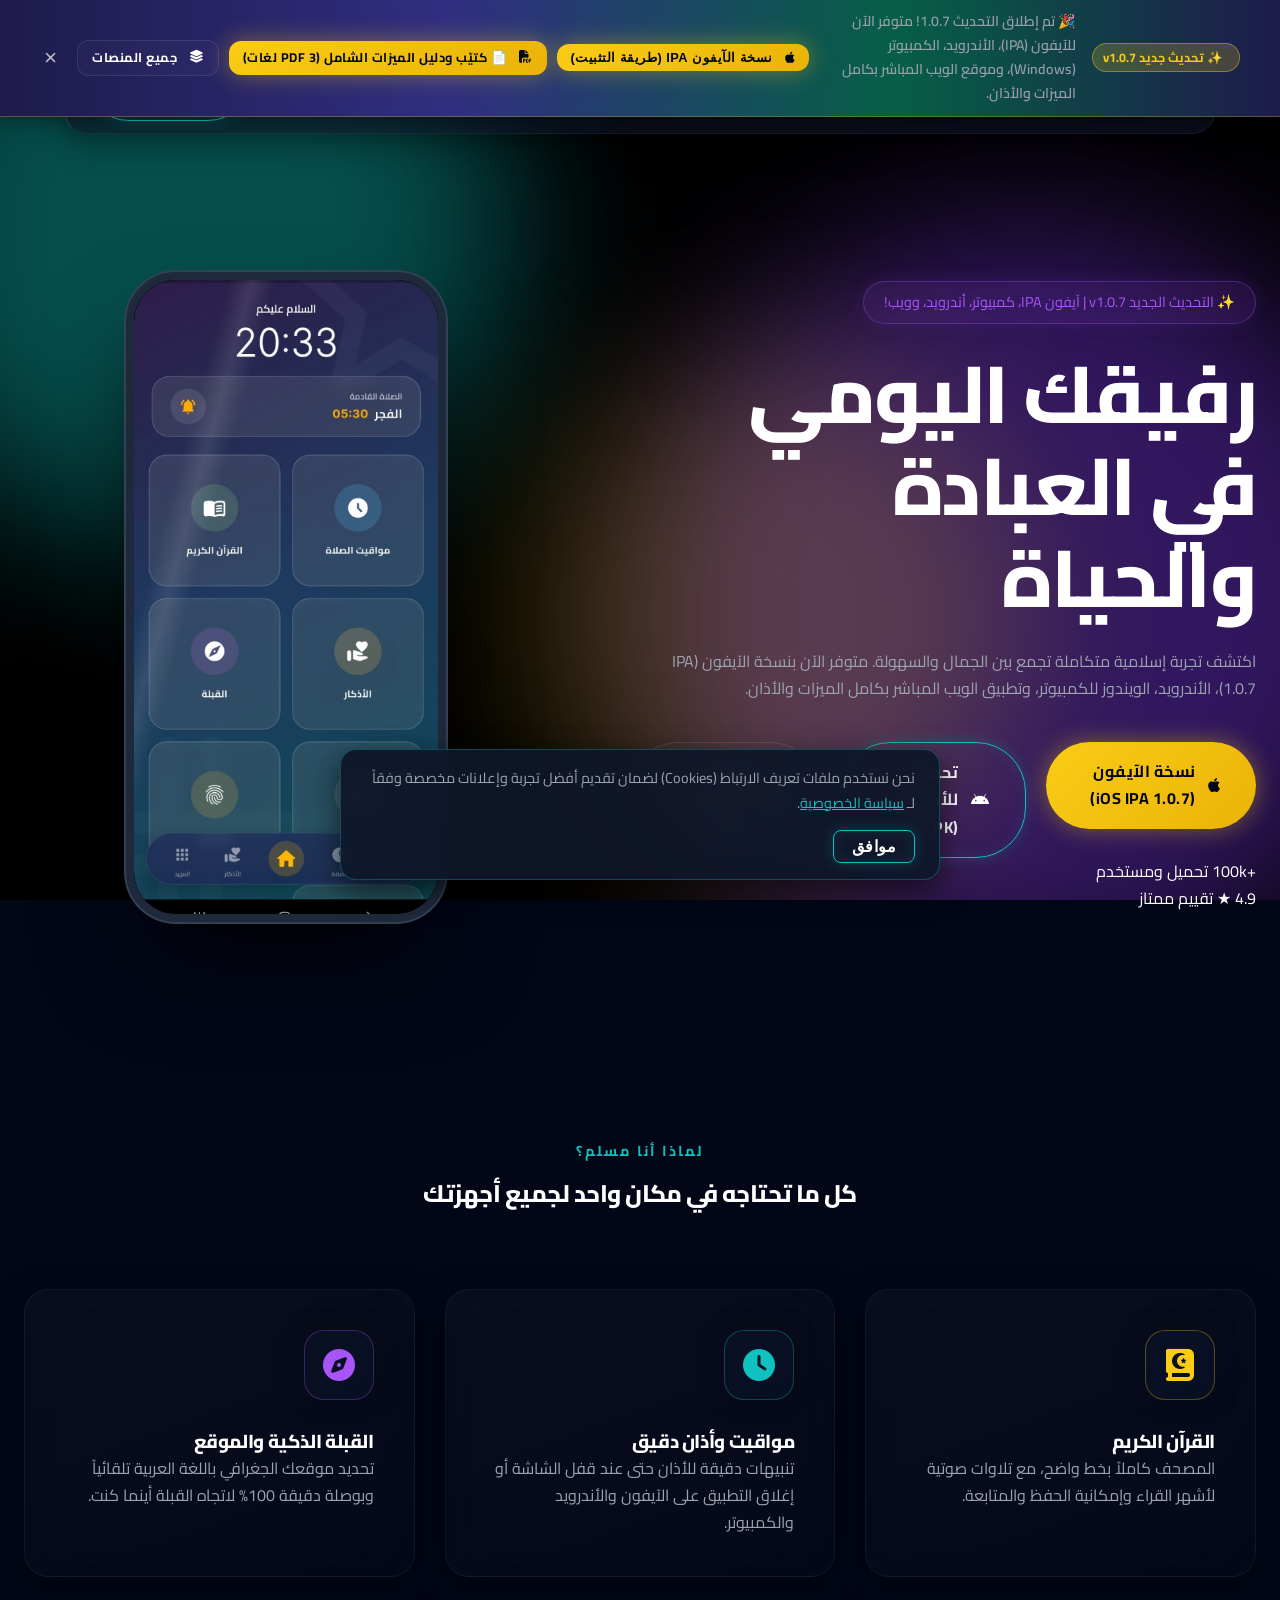
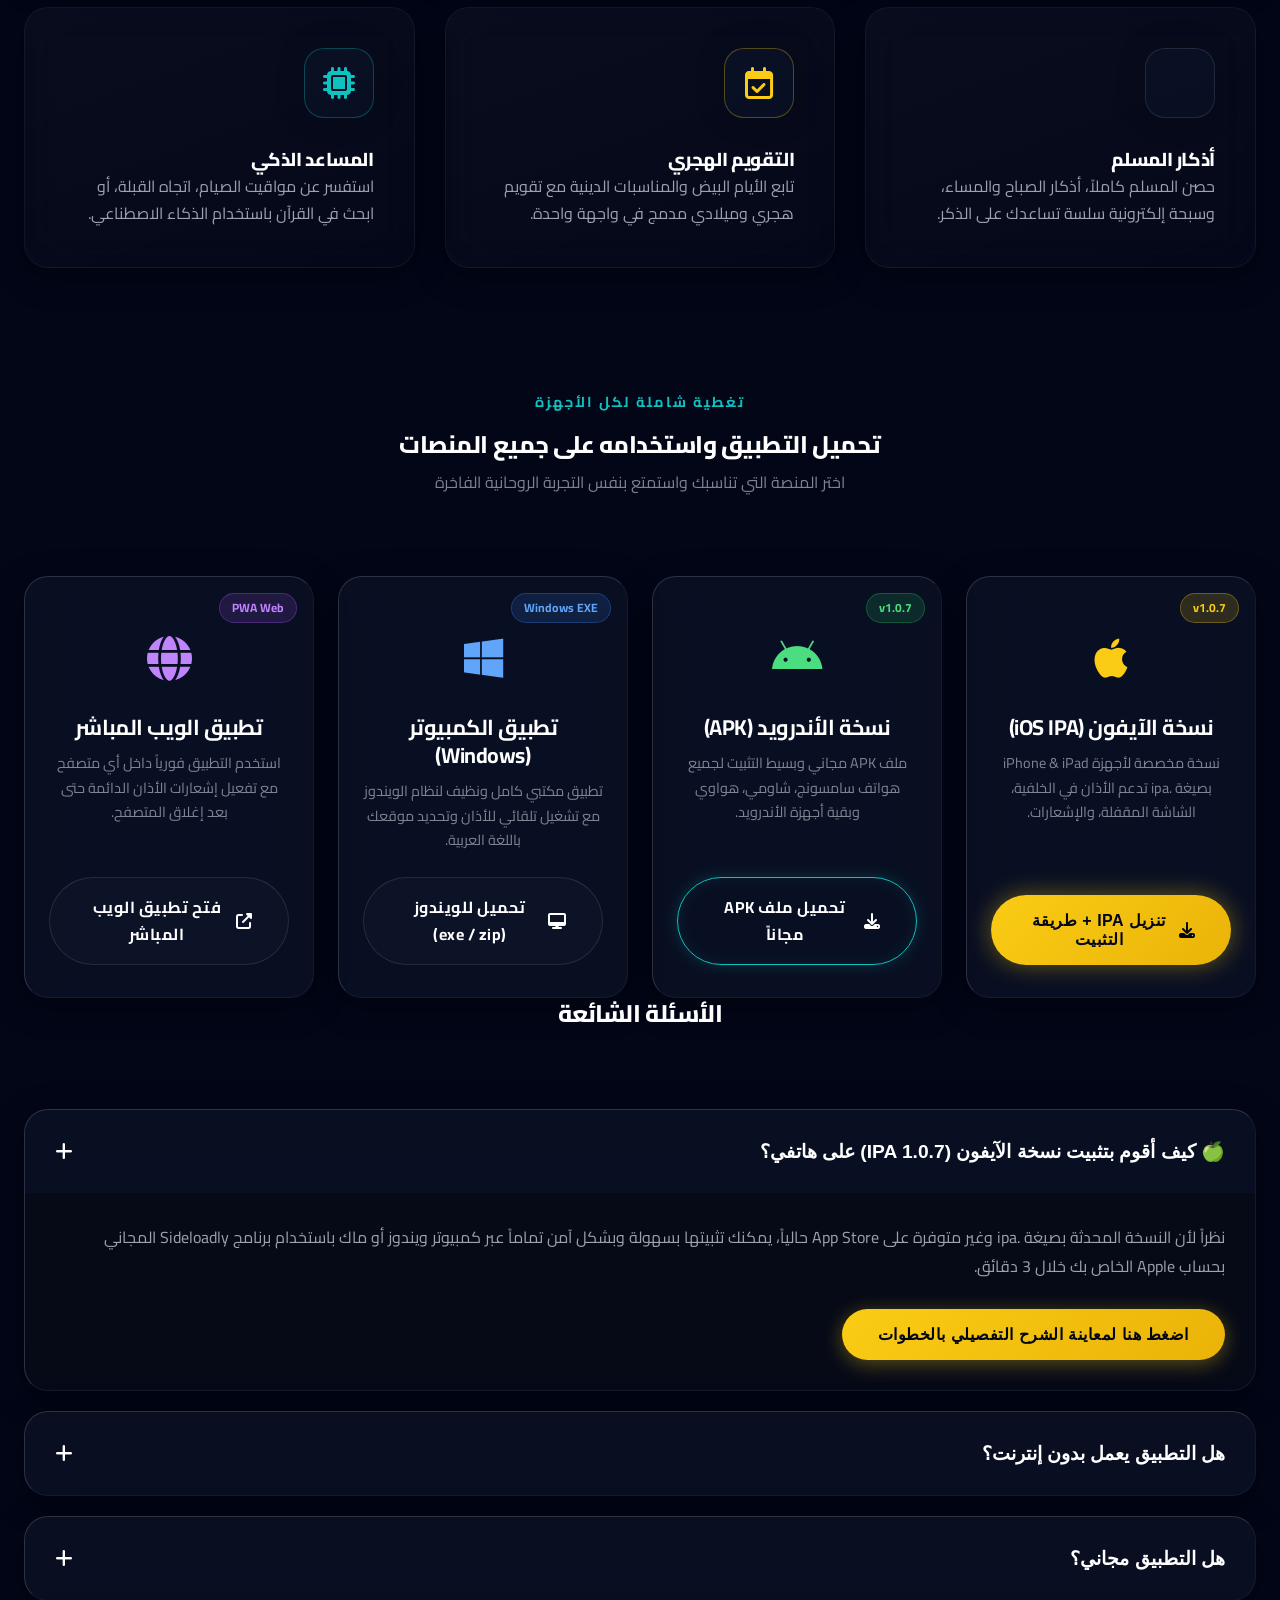
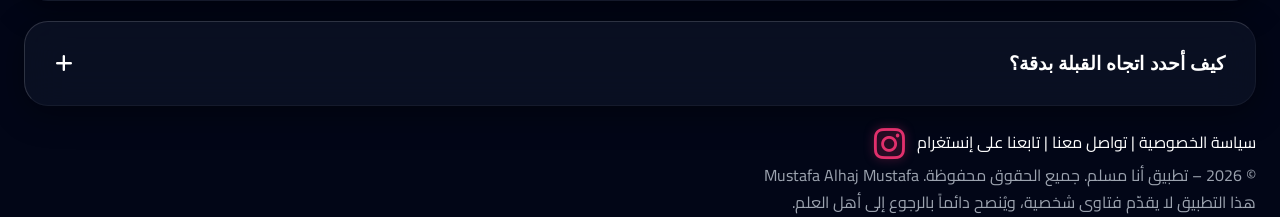
==== commit 57fea1d4: "Add files via upload" ====
--- a/index.html
+++ b/index.html
@@ -53,6 +53,10 @@
 
     <!-- Styles -->
     <link rel="stylesheet" href="style.css">
+
+    <!-- Google AdSense -->
+    <script async src="https://pagead2.googlesyndication.com/pagead/js/adsbygoogle.js?client=ca-pub-2293108543797900"
+        crossorigin="anonymous"></script>
 </head>
 
 <body>
@@ -410,9 +414,9 @@
     <footer>
         <div class="container footer-content">
             <div class="footer-links">
-                <a href="#" data-i18n="footer_privacy">سياسة الخصوصية</a>
+                <a href="privacy.html" data-i18n="footer_privacy">سياسة الخصوصية</a>
                 <span class="separator">|</span>
-                <a href="mailto:contact@anamuslim.app" data-i18n="footer_contact">تواصل معنا</a>
+                <a href="mailto:mustafa963alhaj@gmail.com" data-i18n="footer_contact">تواصل معنا</a>
                 <span class="separator">|</span>
                 <a href="https://www.instagram.com/mustafa.alhaj.mustafa/?igsh=bmE4dzZwbzE3ZXln" target="_blank"
                     rel="noopener noreferrer">
--- a/style.css
+++ b/style.css
@@ -1673,4 +1673,43 @@
         top: 8px;
         left: 12px;
     }
+}
+
+/* Cookie Consent Banner */
+.cookie-banner {
+    position: fixed;
+    bottom: 20px;
+    left: 20px;
+    right: 20px;
+    max-width: 600px;
+    margin: 0 auto;
+    z-index: 99999;
+    padding: 16px 24px;
+    border-radius: 16px;
+    background: rgba(15, 23, 42, 0.95);
+    backdrop-filter: blur(12px);
+    -webkit-backdrop-filter: blur(12px);
+    border: 1px solid rgba(15, 194, 192, 0.3);
+    box-shadow: 0 10px 30px rgba(0, 0, 0, 0.6);
+    animation: fadeInUp 0.4s ease-out;
+}
+
+.cookie-banner-content {
+    display: flex;
+    align-items: center;
+    justify-content: space-between;
+    gap: 15px;
+    flex-wrap: wrap;
+    font-size: 0.9rem;
+    color: #d1d5db;
+}
+
+.cookie-banner-content a {
+    color: var(--primary-color);
+    text-decoration: underline;
+}
+
+.cookie-banner-actions {
+    display: flex;
+    gap: 10px;
 }
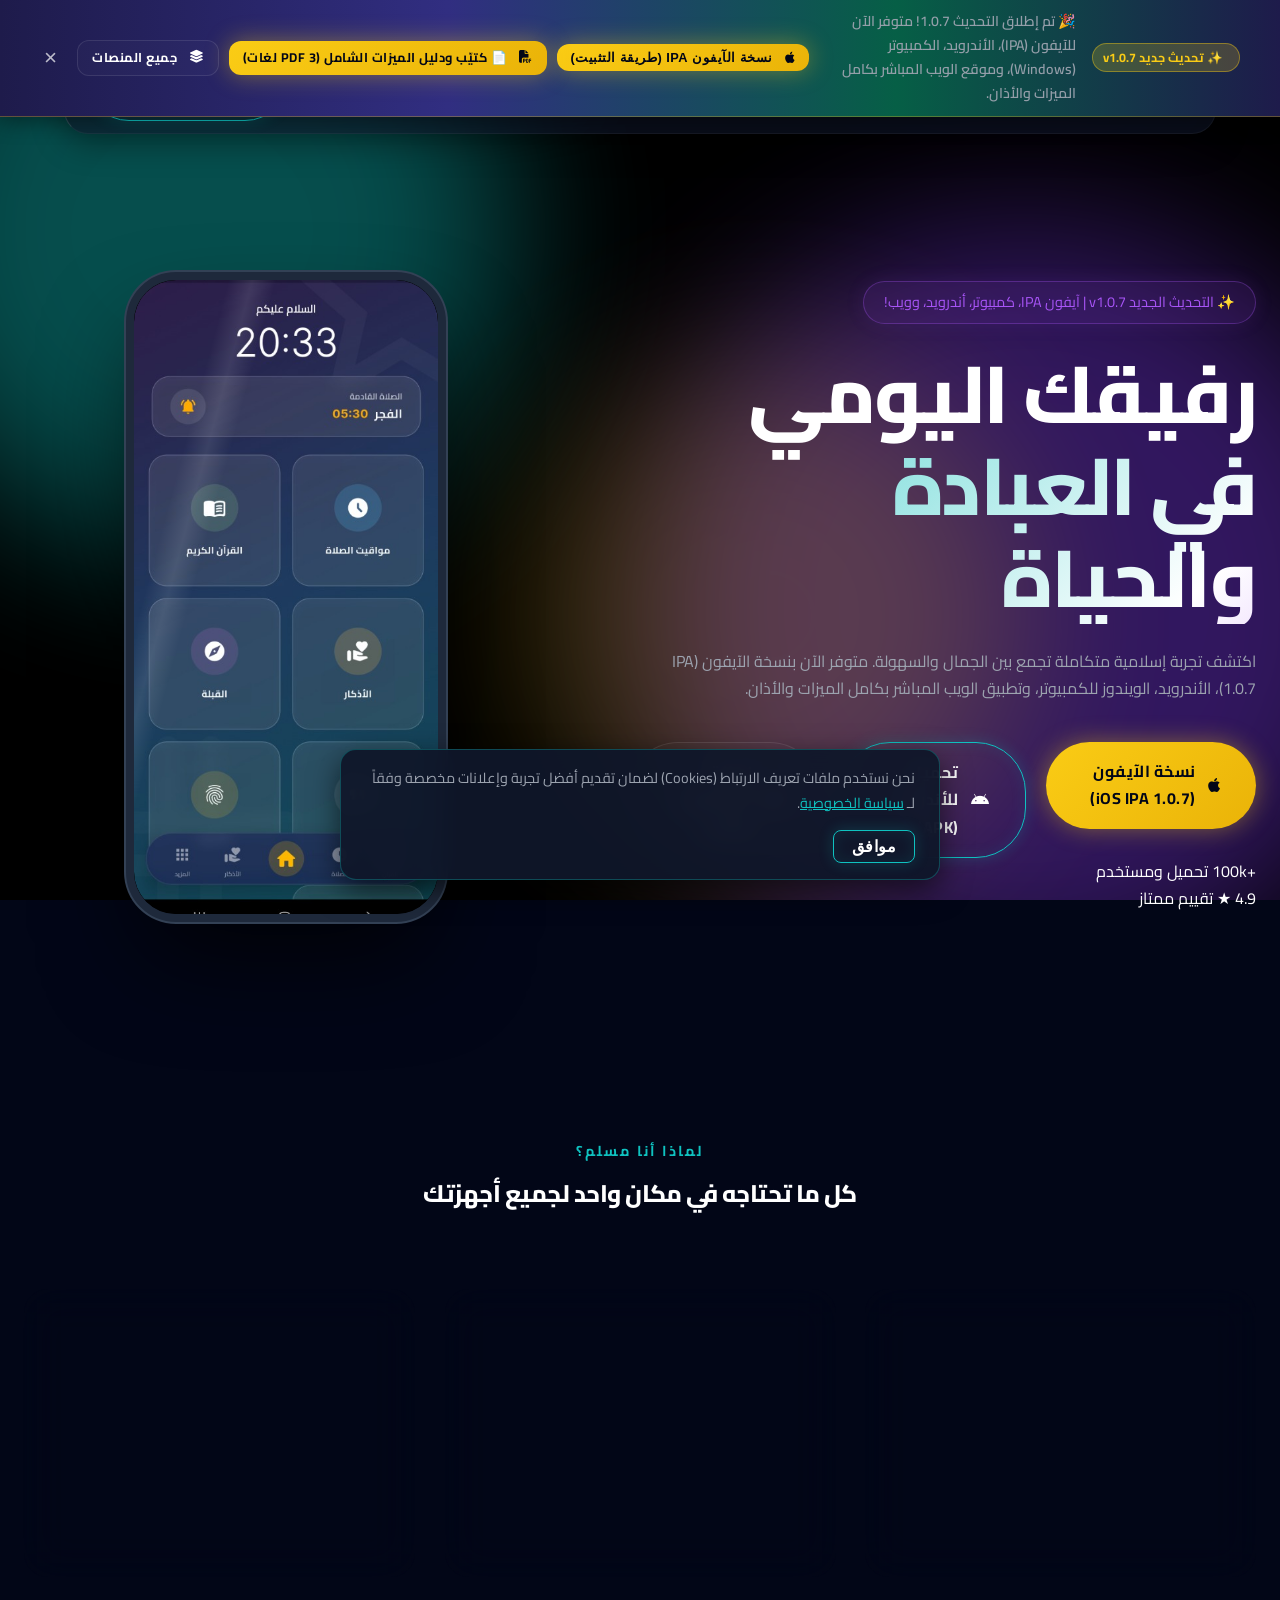
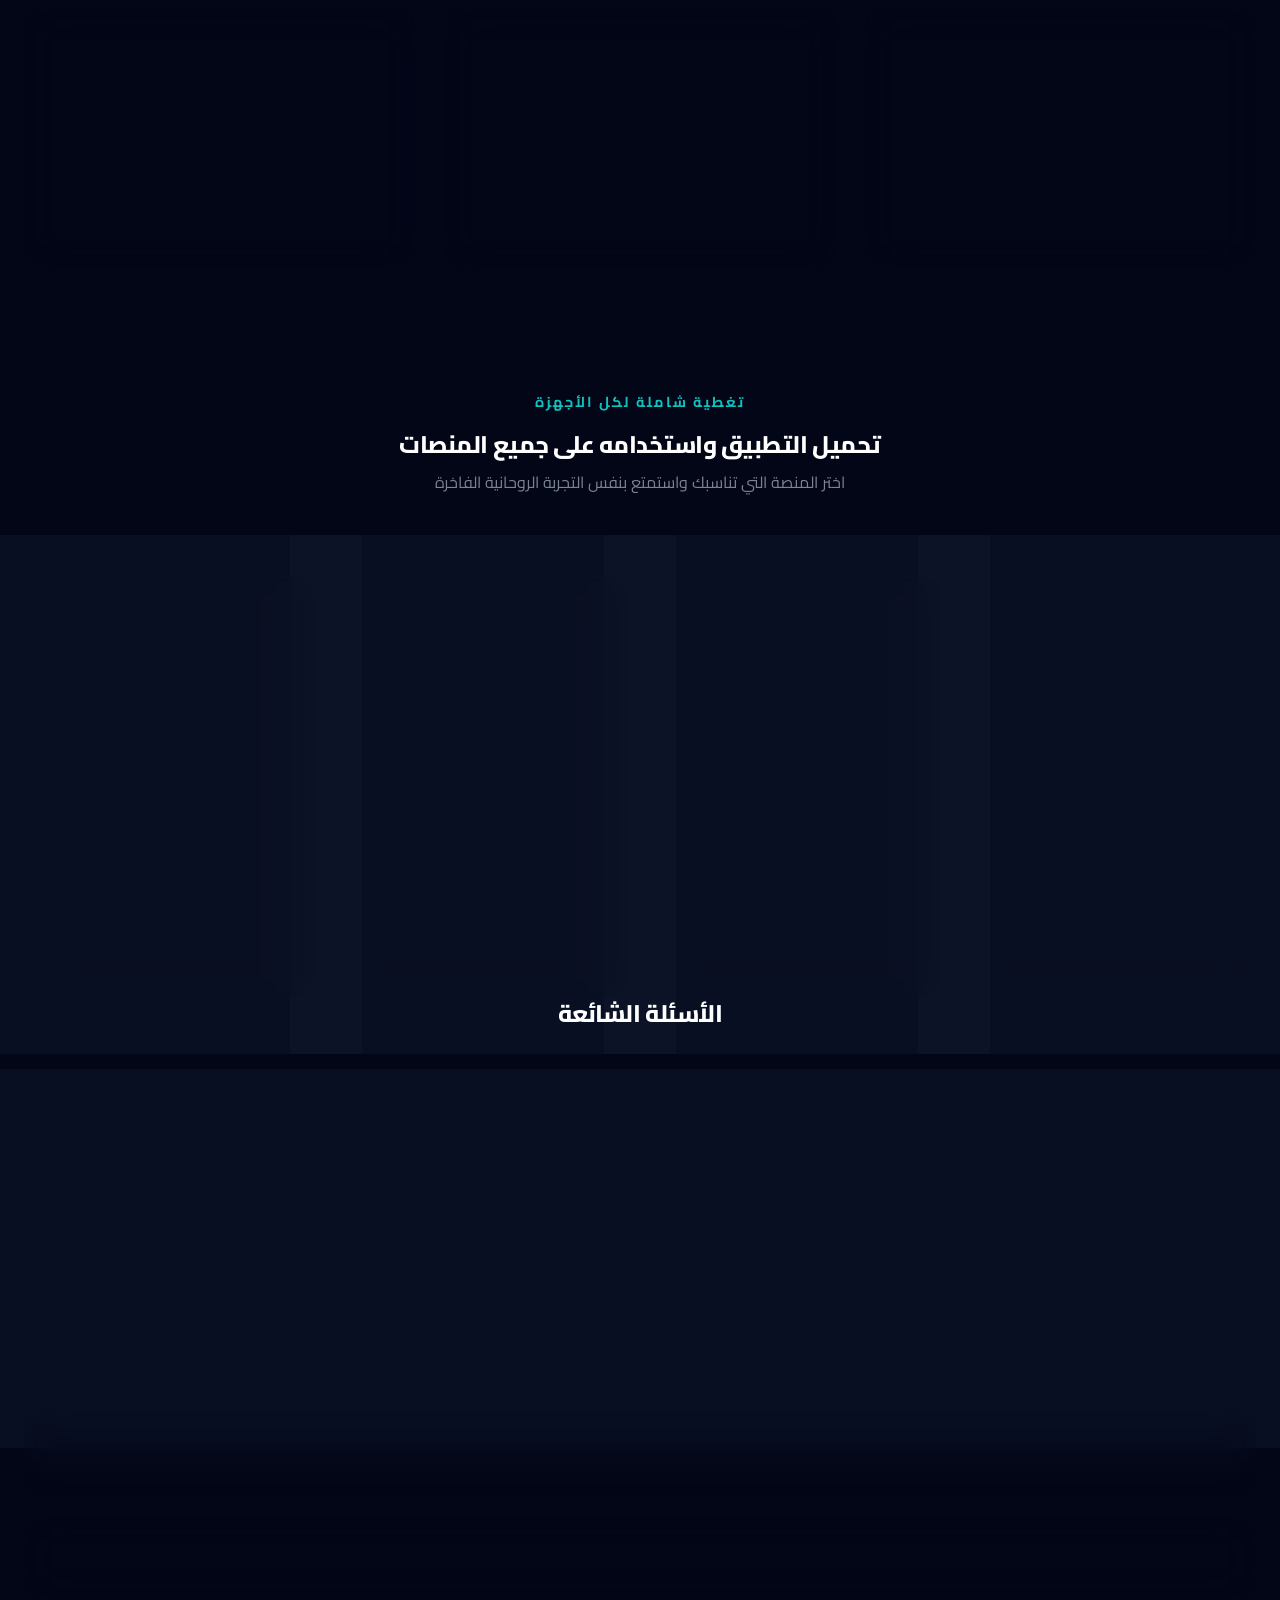
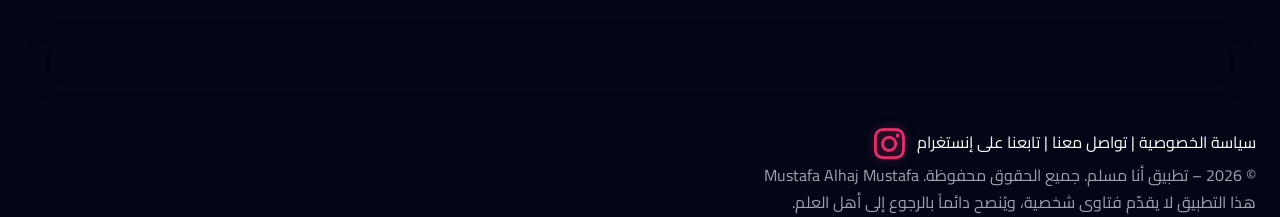
==== commit da985ba9: "Add files via upload" ====
--- a/index.html
+++ b/index.html
@@ -133,13 +133,6 @@
             </nav>
 
             <div class="nav-actions">
-                <div class="lang-switch-wrapper">
-                    <select id="language-selector" class="lang-select">
-                        <option value="ar">العربية</option>
-                        <option value="en">English</option>
-                        <option value="fr">Français</option>
-                    </select>
-                </div>
                 <a href="#download" class="btn btn-primary btn-sm glow-effect desktop-only"
                     data-i18n="nav_download">التحميل والمنصات</a>
 
@@ -518,8 +511,9 @@
         </div>
     </div>
 
-    <!-- Script -->
-    <script src="script.js"></script>
+    <!-- Scripts -->
+    <script src="script.js" defer></script>
+    <script src="pages.js" defer></script>
 </body>
 
 </html>
--- a/style.css
+++ b/style.css
@@ -1220,14 +1220,6 @@
     }
 }
 
-/* --- Language Selector --- */
-.lang-switch-wrapper {
-    display: flex;
-    align-items: center;
-    margin: 0 10px;
-    /* Reduced margin */
-}
-
 @media (max-width: 768px) {
     .btn-primary.btn-sm span {
         display: none;
@@ -1239,44 +1231,11 @@
         /* Compact button */
     }
 
-    .lang-switch-wrapper {
-        margin: 0 8px;
-    }
-
     /* Ensure FAQ content is visible when open */
     .accordion-content {
         visibility: visible;
         opacity: 1;
     }
-}
-
-.lang-select {
-    background: rgba(15, 23, 42, 0.6);
-    color: var(--text-white);
-    border: 1px solid rgba(255, 255, 255, 0.1);
-    padding: 6px 12px;
-    border-radius: 20px;
-    font-family: inherit;
-    font-size: 0.85rem;
-    cursor: pointer;
-    backdrop-filter: blur(10px);
-    -webkit-backdrop-filter: blur(10px);
-    transition: all 0.3s ease;
-    outline: none;
-    box-shadow: 0 4px 6px rgba(0, 0, 0, 0.1);
-}
-
-.lang-select:hover {
-    background: rgba(255, 255, 255, 0.15);
-    border-color: var(--primary-color);
-    box-shadow: 0 0 15px rgba(15, 194, 192, 0.2);
-}
-
-.lang-select option {
-    background: #020617;
-    /* bg-dark */
-    color: #fff;
-    padding: 10px;
 }
 
 /* LTR Overrides */
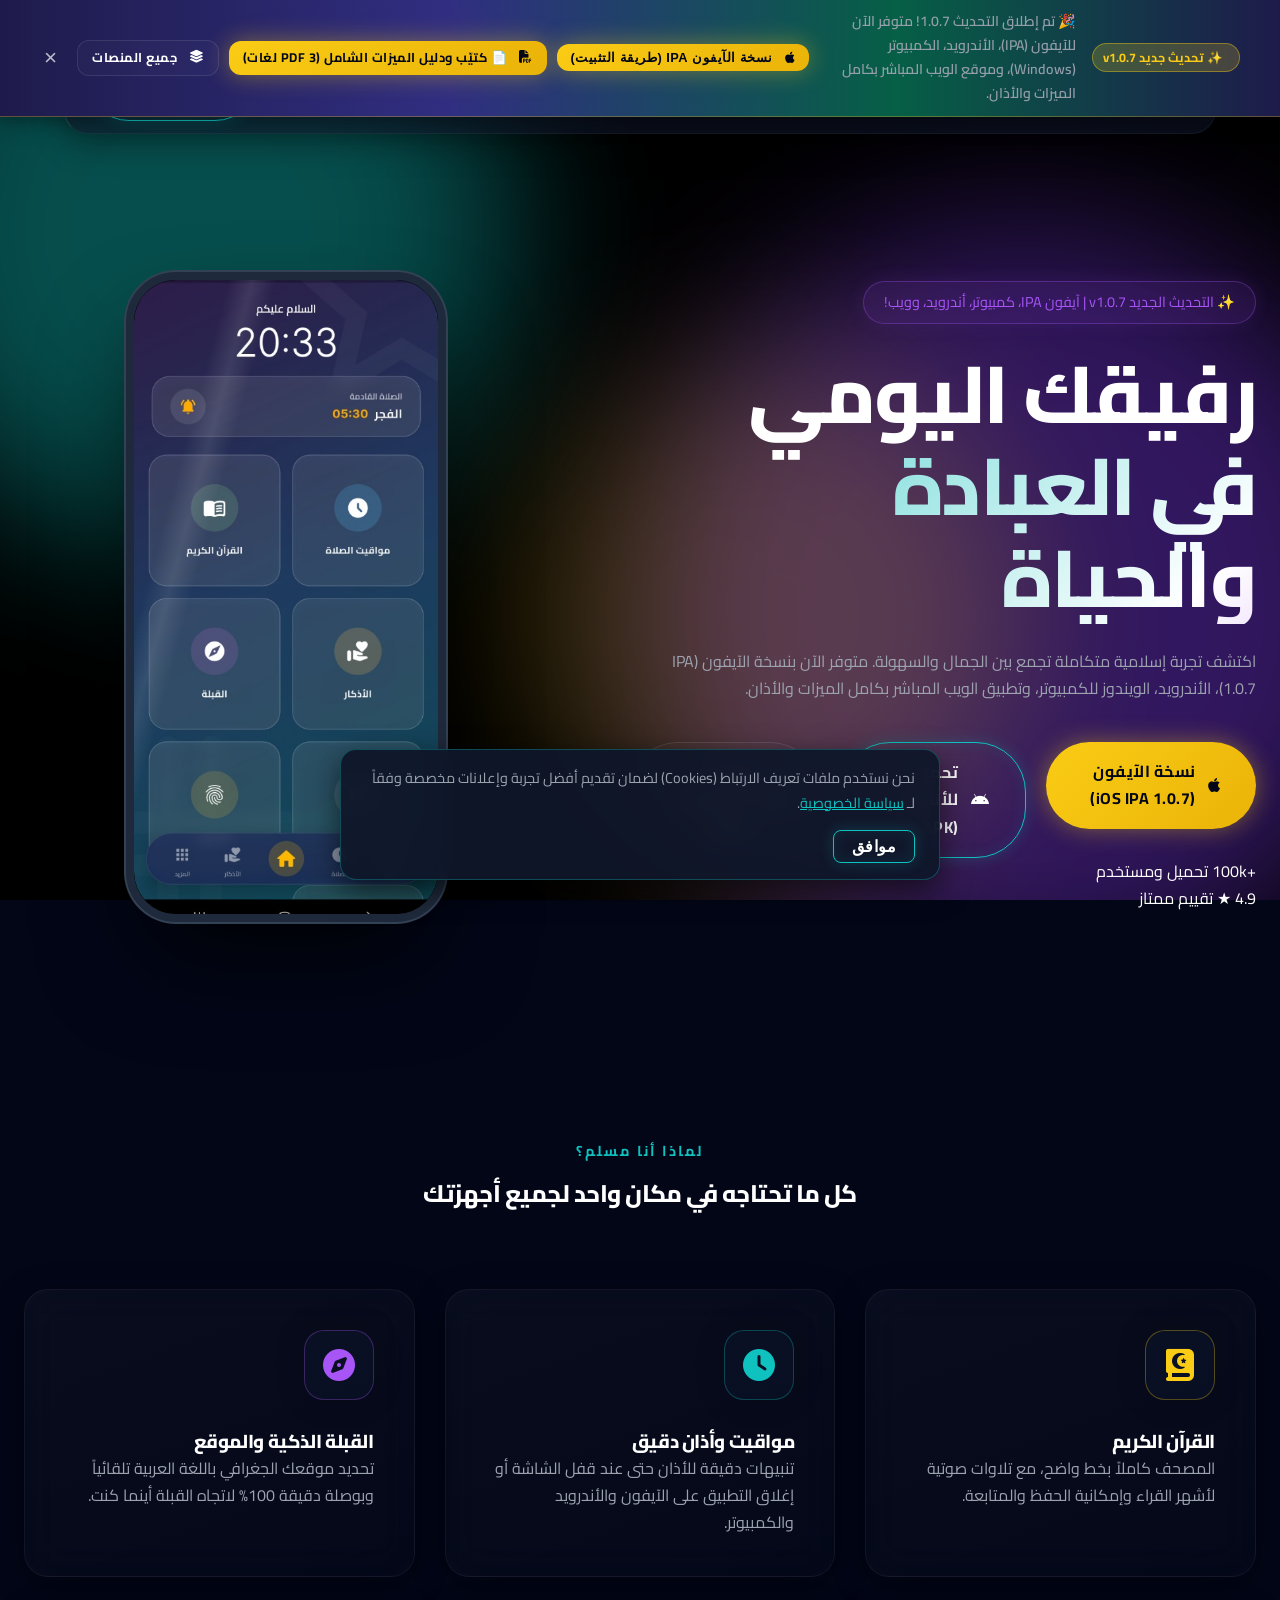
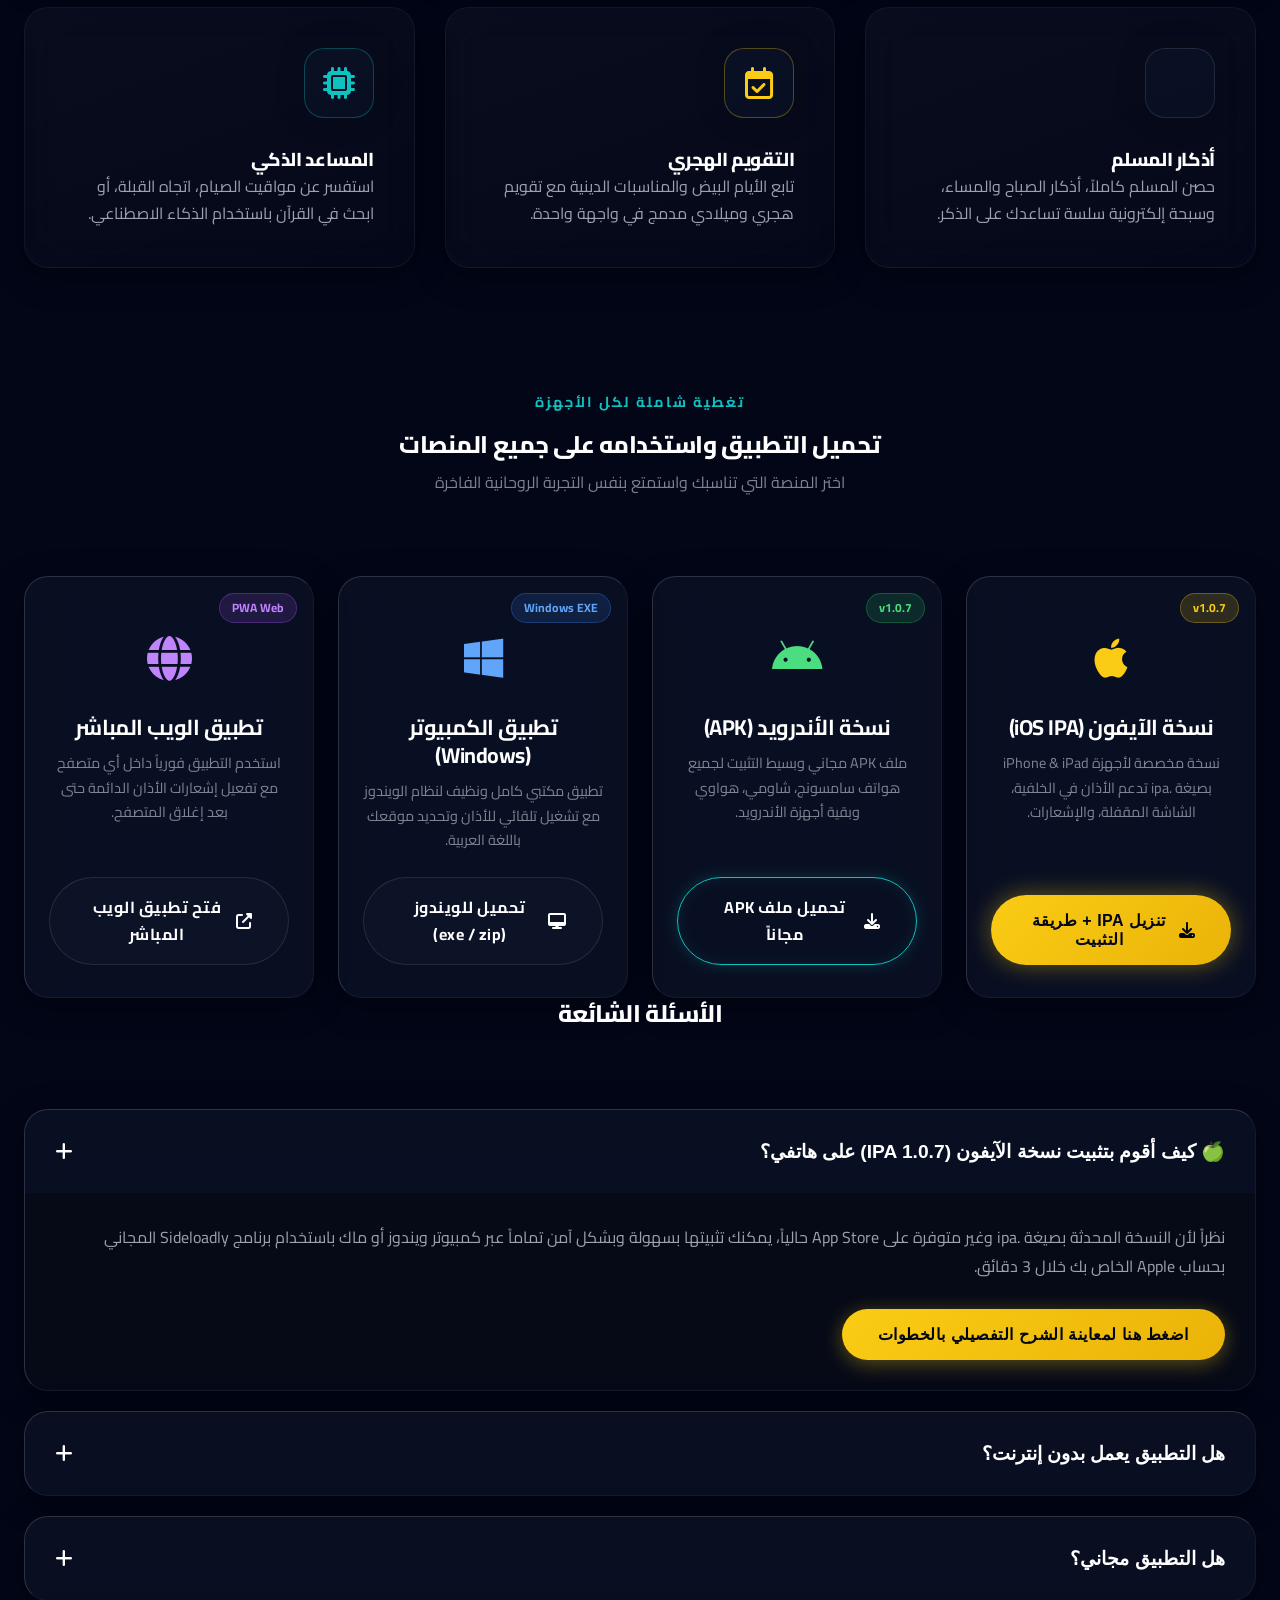
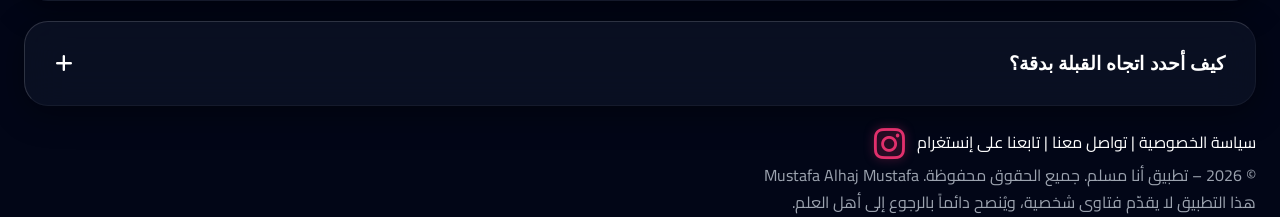
==== commit b8a92ae1: "Add files via upload" ====
--- a/index.html
+++ b/index.html
@@ -124,12 +124,13 @@
 
             <!-- Desktop Nav -->
             <nav class="nav-links desktop-nav">
-                <a href="quran.html" data-i18n="nav_quran">القرآن الكريم</a>
-                <a href="azkar.html" data-i18n="nav_azkar">أذكار المسلم</a>
-                <a href="prayer-times.html" data-i18n="nav_prayer_times">مواقيت الصلاة</a>
-                <a href="#download" data-i18n="nav_download">التحميل والمنصات</a>
-                <a href="#ios-guide" onclick="openIosModal(event)" data-i18n="nav_ios_guide">دليل الآيفون IPA</a>
-                <a href="#faq" data-i18n="nav_faq">الأسئلة</a>
+                <a href="app.html" style="color: var(--accent-gold); font-weight: 700;"><i class="fas fa-bolt"></i> تطبيق الويب المباشر</a>
+                <a href="quran.html">القرآن الكريم</a>
+                <a href="azkar.html">أذكار المسلم</a>
+                <a href="prayer-times.html">مواقيت الصلاة</a>
+                <a href="#download">التحميل والمنصات</a>
+                <a href="#ios-guide" onclick="openIosModal(event)">دليل الآيفون IPA</a>
+                <a href="#faq">الأسئلة</a>
             </nav>
 
             <div class="nav-actions">
